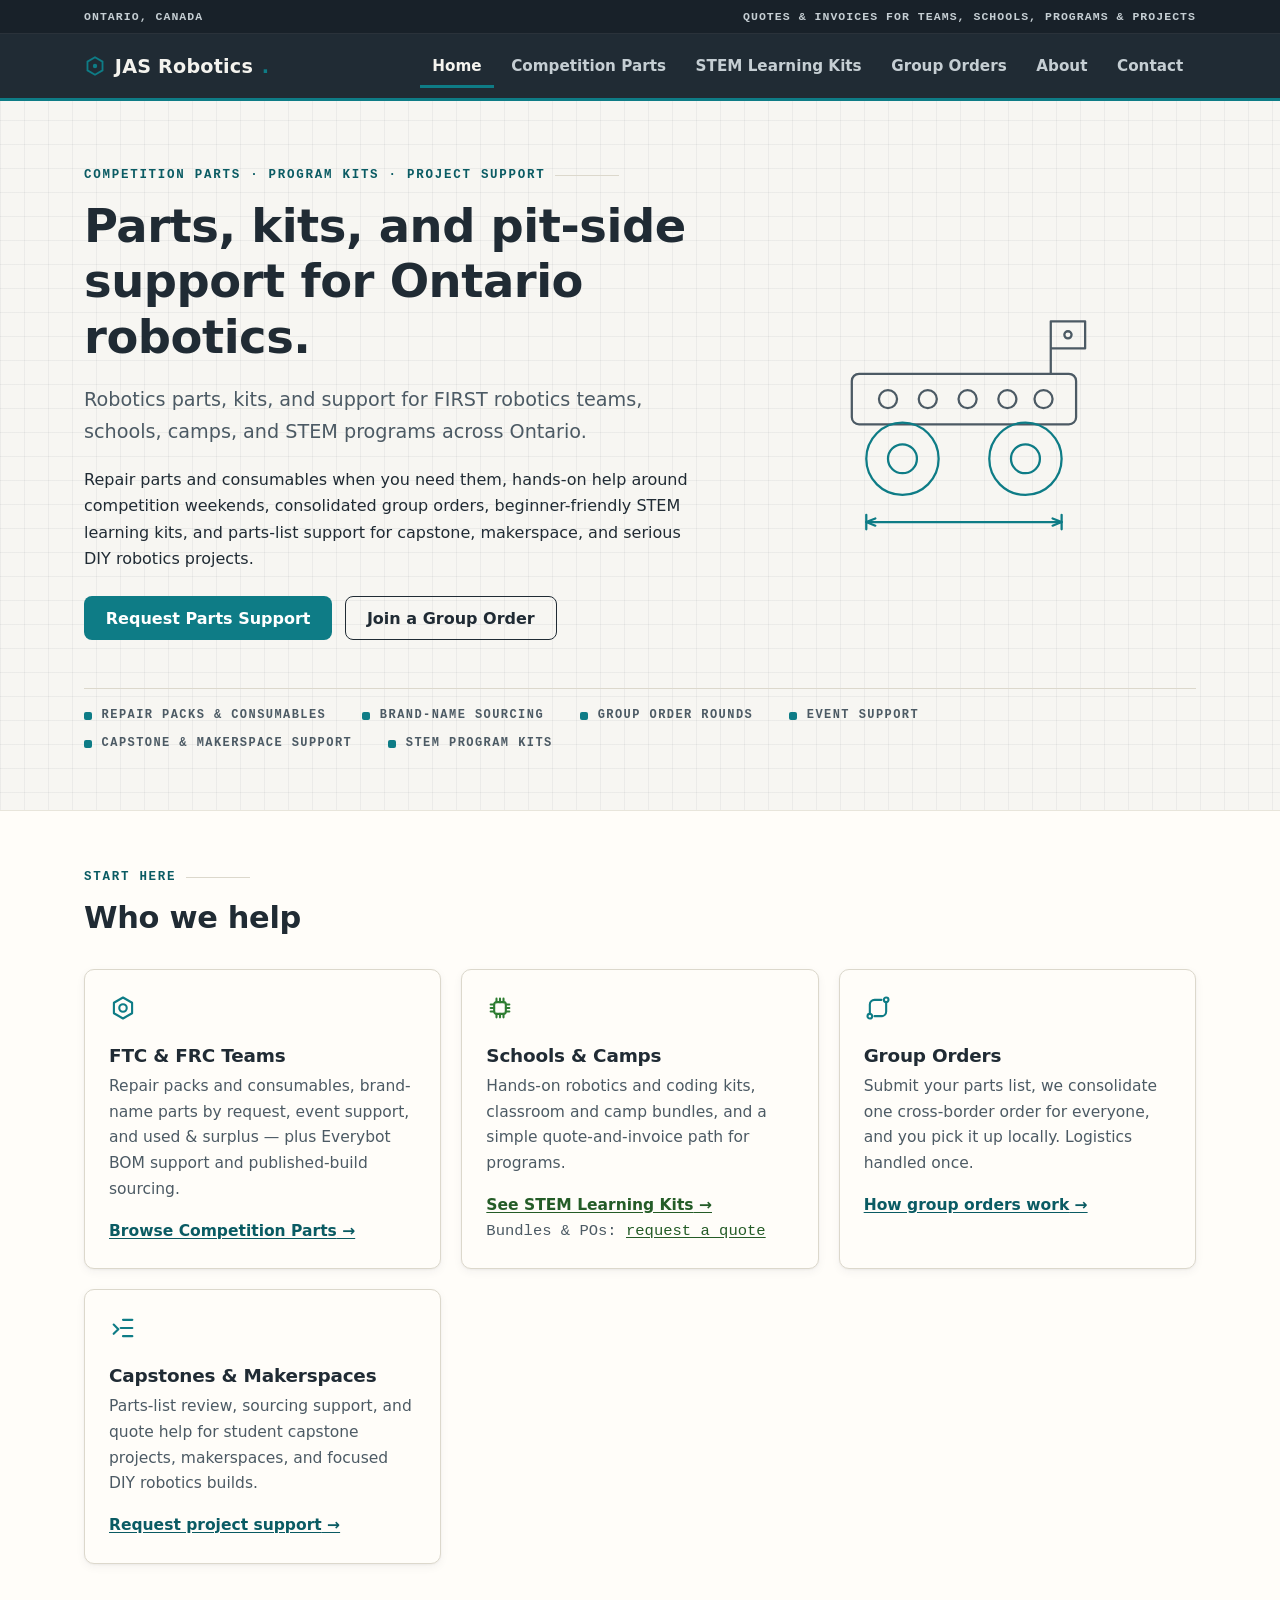
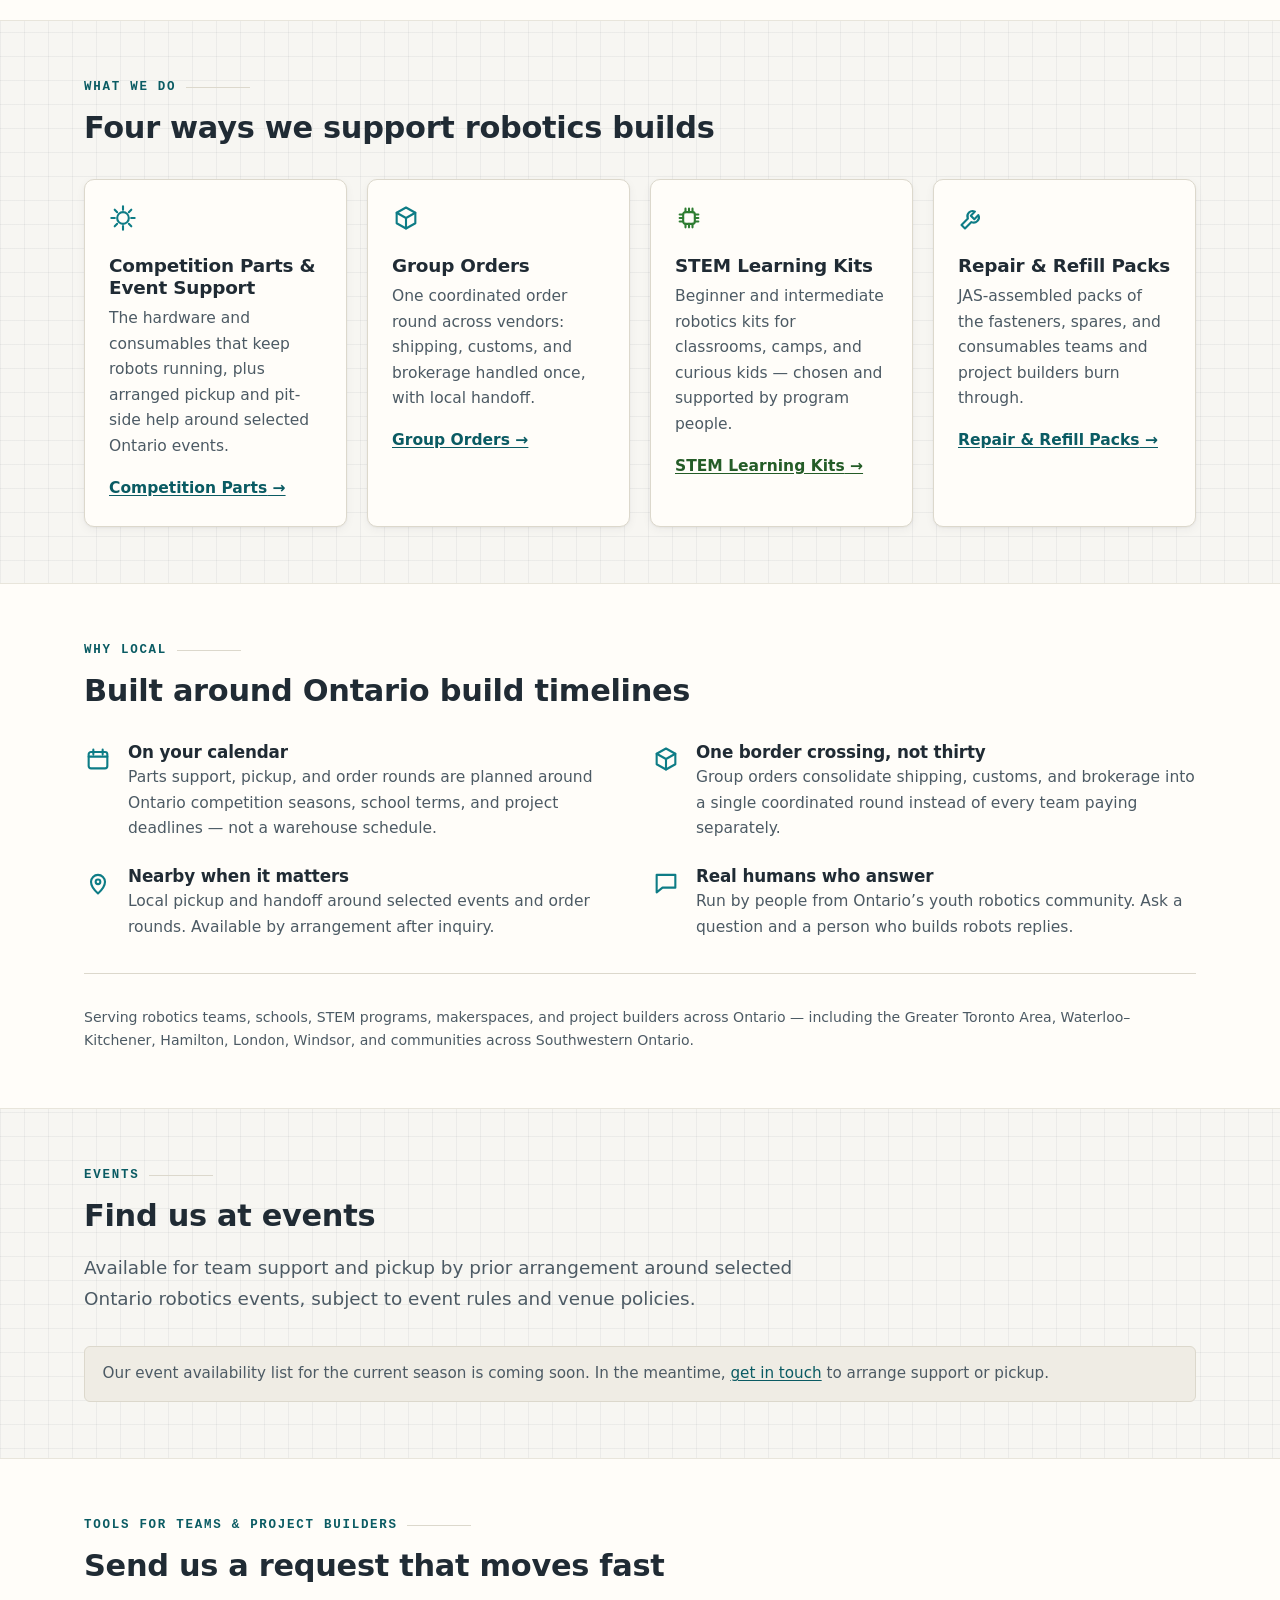
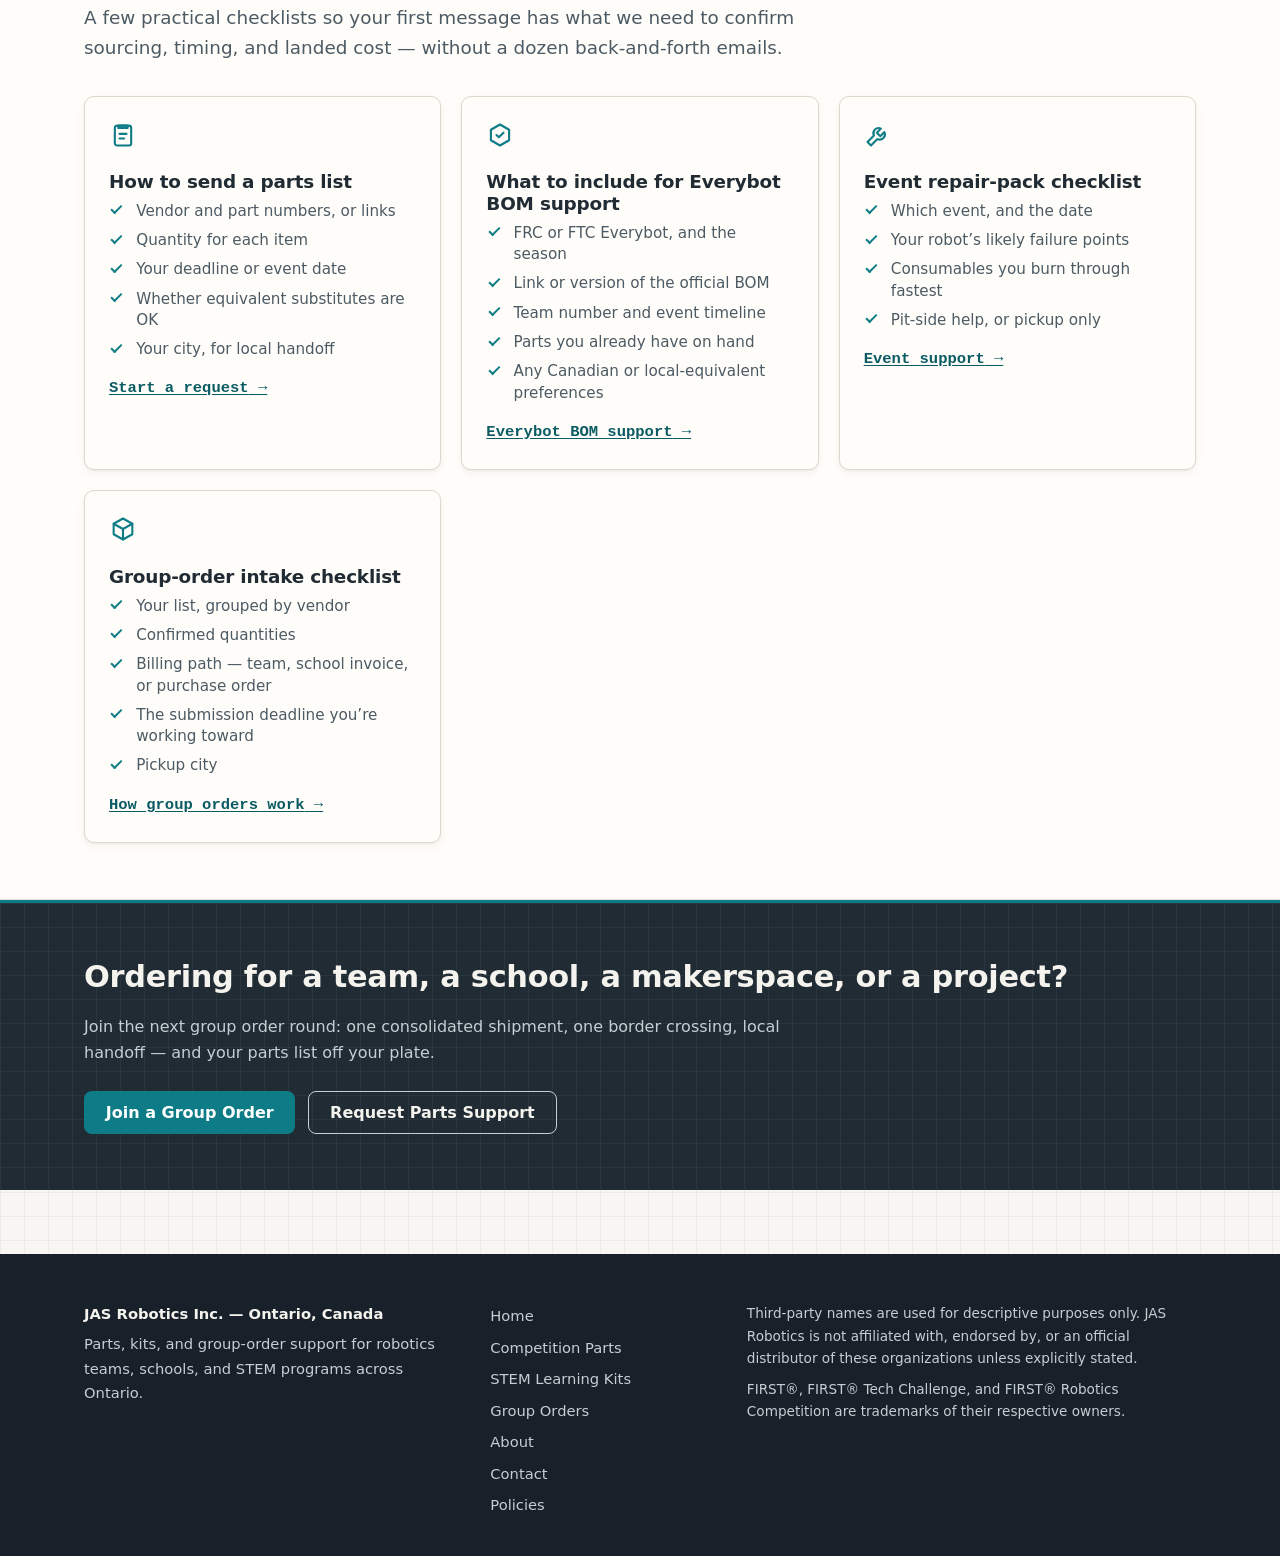
==== index.html @ 758e39ae "Broaden service-area line + expand named regions; fix group-order billing wording Service-area copy " ====
<!DOCTYPE html>
<html lang="en">
<head>
  <meta charset="utf-8">
  <meta name="viewport" content="width=device-width, initial-scale=1">
  <title>JAS Robotics — Robotics Parts, Kits &amp; Support in Ontario</title>
  <meta name="description" content="Robotics parts, kits, and support for FIRST robotics teams, schools, camps, and STEM programs across Ontario. Repair packs, group orders, event support, and STEM learning kits.">
  <link rel="icon" href="data:image/svg+xml,%3Csvg xmlns='http://www.w3.org/2000/svg' viewBox='0 0 64 64'%3E%3Crect width='64' height='64' rx='14' fill='%23202b34'/%3E%3Cpath d='M32 13l16.5 9.5v19L32 51l-16.5-9.5v-19z' fill='none' stroke='%230e7c86' stroke-width='4'/%3E%3Ccircle cx='32' cy='32' r='5.5' fill='%230e7c86'/%3E%3C/svg%3E">
  <link rel="stylesheet" href="styles.css">
  <script src="script.js" defer></script>
</head>
<body>

  <a class="skip-link" href="#main">Skip to main content</a>

  <header class="site-header">
    <div class="topbar">
      <div class="container topbar-inner">
        <span>Ontario, Canada</span>
        <span class="topbar-note">Quotes &amp; invoices for teams, schools, programs &amp; projects</span>
      </div>
    </div>
    <div class="container header-inner">
      <a class="wordmark" href="index.html"><svg class="wordmark-mark" viewBox="0 0 24 24" aria-hidden="true" focusable="false" xmlns="http://www.w3.org/2000/svg"><path d="M12 2.5l8.2 4.75v9.5L12 21.5l-8.2-4.75v-9.5z" fill="none" stroke="currentColor" stroke-width="2"/><circle cx="12" cy="12" r="2.4" fill="currentColor"/></svg>JAS Robotics<span class="wordmark-dot">.</span></a>
      <button class="nav-toggle" aria-expanded="false" aria-controls="site-nav">
        <span class="nav-toggle-bars" aria-hidden="true"><span></span><span></span><span></span></span>
        Menu
      </button>
      <nav id="site-nav" class="site-nav" aria-label="Main">
        <ul>
          <li><a href="index.html" aria-current="page">Home</a></li>
          <li><a href="competition-parts.html">Competition Parts</a></li>
          <li><a href="stem-kits.html">STEM Learning Kits</a></li>
          <li><a href="group-orders.html">Group Orders</a></li>
          <li><a href="about.html">About</a></li>
          <li><a href="contact.html">Contact</a></li>
        </ul>
      </nav>
    </div>
  </header>

  <main id="main">

    <!-- ============ Hero ============ -->
    <section class="hero">
      <div class="container hero-grid">
        <div>
          <p class="eyebrow">Competition parts · Program kits · Project support</p>
          <h1>Parts, kits, and pit&#8209;side support for Ontario robotics.</h1>
          <p class="lead">Robotics parts, kits, and support for FIRST robotics teams, schools, camps, and STEM programs across Ontario.</p>
          <p>Repair parts and consumables when you need them, hands-on help around competition weekends, consolidated group orders, beginner-friendly STEM learning kits, and parts-list support for capstone, makerspace, and serious DIY robotics projects.</p>
          <div class="btn-row">
            <a class="btn btn--accent" href="contact.html">Request Parts Support</a>
            <a class="btn btn--ghost" href="group-orders.html">Join a Group Order</a>
          </div>
        </div>
        <svg class="hero-art" viewBox="0 0 460 320" aria-hidden="true" focusable="false" xmlns="http://www.w3.org/2000/svg">
          <g fill="none" stroke="currentColor" stroke-width="2.5" stroke-linecap="round" stroke-linejoin="round">
            <rect x="96" y="128" width="248" height="56" rx="8"/>
            <circle cx="136" cy="156" r="10"/>
            <circle cx="180" cy="156" r="10"/>
            <circle cx="224" cy="156" r="10"/>
            <circle cx="268" cy="156" r="10"/>
            <circle cx="308" cy="156" r="10"/>
            <path d="M316 128v-58h38v30h-38"/>
            <circle cx="335" cy="85" r="4"/>
          </g>
          <g class="art-accent" fill="none" stroke="currentColor" stroke-width="2.5" stroke-linecap="round">
            <circle cx="152" cy="222" r="40"/>
            <circle cx="152" cy="222" r="16"/>
            <circle cx="288" cy="222" r="40"/>
            <circle cx="288" cy="222" r="16"/>
            <path d="M112 292h216"/>
            <path d="M112 284v16M328 284v16"/>
            <path d="M112 292l10 -4m-10 4l10 4M328 292l-10 -4m10 4l-10 4"/>
          </g>
        </svg>
      </div>
      <div class="container">
        <ul class="cap-strip" aria-label="What we supply">
          <li>Repair packs &amp; consumables</li>
          <li>Brand-name sourcing</li>
          <li>Group order rounds</li>
          <li>Event support</li>
          <li>Capstone &amp; makerspace support</li>
          <li>STEM program kits</li>
        </ul>
      </div>
    </section>

    <!-- ============ Audience cards ============ -->
    <section class="section section--alt">
      <div class="container">
        <div class="section-head">
          <p class="eyebrow">Start here</p>
          <h2>Who we help</h2>
        </div>
        <div class="grid-cards grid-cards--wide">
          <article class="card track-comp">
            <svg class="icon" viewBox="0 0 24 24" aria-hidden="true" focusable="false" fill="none" stroke="currentColor" stroke-width="1.8" stroke-linecap="round" stroke-linejoin="round"><path d="M12 3l7.8 4.5v9L12 21l-7.8-4.5v-9z"/><circle cx="12" cy="12" r="3.2"/></svg>
            <h3>FTC &amp; FRC Teams</h3>
            <p>Repair packs and consumables, brand-name parts by request, event support, and used &amp; surplus — plus Everybot BOM support and published-build sourcing.</p>
            <a class="card-link" href="competition-parts.html">Browse Competition Parts</a>
          </article>
          <article class="card track-stem">
            <svg class="icon" viewBox="0 0 24 24" aria-hidden="true" focusable="false" fill="none" stroke="currentColor" stroke-width="1.8" stroke-linecap="round" stroke-linejoin="round"><rect x="7" y="7" width="10" height="10" rx="2"/><path d="M9 7V4M12 7V4M15 7V4M9 20v-3M12 20v-3M15 20v-3M7 9H4M7 12H4M7 15H4M20 9h-3M20 12h-3M20 15h-3"/></svg>
            <h3>Schools &amp; Camps</h3>
            <p>Hands-on robotics and coding kits, classroom and camp bundles, and a simple quote-and-invoice path for programs.</p>
            <a class="card-link" href="stem-kits.html">See STEM Learning Kits</a>
            <p class="card-note">Bundles &amp; POs: <a href="contact.html">request a quote</a></p>
          </article>
          <article class="card track-comp">
            <svg class="icon" viewBox="0 0 24 24" aria-hidden="true" focusable="false" fill="none" stroke="currentColor" stroke-width="1.8" stroke-linecap="round" stroke-linejoin="round"><circle cx="5" cy="19" r="2"/><circle cx="19" cy="5" r="2"/><path d="M5 17V9a4 4 0 014-4h6"/><path d="M19 7v8a4 4 0 01-4 4H9"/></svg>
            <h3>Group Orders</h3>
            <p>Submit your parts list, we consolidate one cross-border order for everyone, and you pick it up locally. Logistics handled once.</p>
            <a class="card-link" href="group-orders.html">How group orders work</a>
          </article>
          <article class="card track-comp">
            <svg class="icon" viewBox="0 0 24 24" aria-hidden="true" focusable="false" fill="none" stroke="currentColor" stroke-width="1.8" stroke-linecap="round" stroke-linejoin="round"><path d="M4 17l4-4-4-4"/><path d="M12 19h8"/><path d="M12 5h8"/><path d="M10 12h10"/></svg>
            <h3>Capstones &amp; Makerspaces</h3>
            <p>Parts-list review, sourcing support, and quote help for student capstone projects, makerspaces, and focused DIY robotics builds.</p>
            <a class="card-link" href="contact.html">Request project support</a>
          </article>
        </div>
      </div>
    </section>

    <!-- ============ What we do ============ -->
    <section class="section">
      <div class="container">
        <div class="section-head">
          <p class="eyebrow">What we do</p>
          <h2>Four ways we support robotics builds</h2>
        </div>
        <div class="grid-cards">
          <article class="card track-comp">
            <svg class="icon" viewBox="0 0 24 24" aria-hidden="true" focusable="false" fill="none" stroke="currentColor" stroke-width="1.8" stroke-linecap="round" stroke-linejoin="round"><circle cx="12" cy="12" r="5"/><path d="M12 2v3M12 19v3M2 12h3M19 12h3M4.9 4.9l2.1 2.1M17 17l2.1 2.1M19.1 4.9L17 7M7 17l-2.1 2.1"/></svg>
            <h3>Competition Parts &amp; Event Support</h3>
            <p>The hardware and consumables that keep robots running, plus arranged pickup and pit-side help around selected Ontario events.</p>
            <a class="card-link" href="competition-parts.html">Competition Parts</a>
          </article>
          <article class="card track-comp">
            <svg class="icon" viewBox="0 0 24 24" aria-hidden="true" focusable="false" fill="none" stroke="currentColor" stroke-width="1.8" stroke-linecap="round" stroke-linejoin="round"><path d="M12 3l8 4.5v9L12 21l-8-4.5v-9z"/><path d="M4 7.5l8 4.5 8-4.5M12 12v9"/></svg>
            <h3>Group Orders</h3>
            <p>One coordinated order round across vendors: shipping, customs, and brokerage handled once, with local handoff.</p>
            <a class="card-link" href="group-orders.html">Group Orders</a>
          </article>
          <article class="card track-stem">
            <svg class="icon" viewBox="0 0 24 24" aria-hidden="true" focusable="false" fill="none" stroke="currentColor" stroke-width="1.8" stroke-linecap="round" stroke-linejoin="round"><rect x="7" y="7" width="10" height="10" rx="2"/><path d="M9 7V4M12 7V4M15 7V4M9 20v-3M12 20v-3M15 20v-3M7 9H4M7 12H4M7 15H4M20 9h-3M20 12h-3M20 15h-3"/></svg>
            <h3>STEM Learning Kits</h3>
            <p>Beginner and intermediate robotics kits for classrooms, camps, and curious kids — chosen and supported by program people.</p>
            <a class="card-link" href="stem-kits.html">STEM Learning Kits</a>
          </article>
          <article class="card track-comp">
            <svg class="icon" viewBox="0 0 24 24" aria-hidden="true" focusable="false" fill="none" stroke="currentColor" stroke-width="1.8" stroke-linecap="round" stroke-linejoin="round"><path d="M14.5 6.5a4.5 4.5 0 00-6 6L3 18l3 3 5.5-5.5a4.5 4.5 0 006-6L14 13l-3-3 3.5-3.5z"/></svg>
            <h3>Repair &amp; Refill Packs</h3>
            <p>JAS-assembled packs of the fasteners, spares, and consumables teams and project builders burn through.</p>
            <a class="card-link" href="competition-parts.html#repair-packs">Repair &amp; Refill Packs</a>
          </article>
        </div>
      </div>
    </section>

    <!-- ============ Why local ============ -->
    <section class="section section--alt">
      <div class="container">
        <div class="section-head">
          <p class="eyebrow">Why local</p>
          <h2>Built around Ontario build timelines</h2>
        </div>
        <ul class="feature-list">
          <li>
            <svg class="icon" viewBox="0 0 24 24" aria-hidden="true" focusable="false" fill="none" stroke="currentColor" stroke-width="1.8" stroke-linecap="round" stroke-linejoin="round"><rect x="4" y="6" width="16" height="14" rx="2"/><path d="M4 10h16M8 4v4M16 4v4"/></svg>
            <div>
              <h3>On your calendar</h3>
              <p>Parts support, pickup, and order rounds are planned around Ontario competition seasons, school terms, and project deadlines — not a warehouse schedule.</p>
            </div>
          </li>
          <li>
            <svg class="icon" viewBox="0 0 24 24" aria-hidden="true" focusable="false" fill="none" stroke="currentColor" stroke-width="1.8" stroke-linecap="round" stroke-linejoin="round"><path d="M12 3l8 4.5v9L12 21l-8-4.5v-9z"/><path d="M4 7.5l8 4.5 8-4.5M12 12v9"/></svg>
            <div>
              <h3>One border crossing, not thirty</h3>
              <p>Group orders consolidate shipping, customs, and brokerage into a single coordinated round instead of every team paying separately.</p>
            </div>
          </li>
          <li>
            <svg class="icon" viewBox="0 0 24 24" aria-hidden="true" focusable="false" fill="none" stroke="currentColor" stroke-width="1.8" stroke-linecap="round" stroke-linejoin="round"><path d="M12 21s-6-5.3-6-10a6 6 0 1112 0c0 4.7-6 10-6 10z"/><circle cx="12" cy="11" r="2"/></svg>
            <div>
              <h3>Nearby when it matters</h3>
              <p>Local pickup and handoff around selected events and order rounds. Available by arrangement after inquiry.</p>
            </div>
          </li>
          <li>
            <svg class="icon" viewBox="0 0 24 24" aria-hidden="true" focusable="false" fill="none" stroke="currentColor" stroke-width="1.8" stroke-linecap="round" stroke-linejoin="round"><path d="M4 5h16v11H9l-5 4z"/></svg>
            <div>
              <h3>Real humans who answer</h3>
              <p>Run by people from Ontario&rsquo;s youth robotics community. Ask a question and a person who builds robots replies.</p>
            </div>
          </li>
        </ul>
        <hr class="rule">
        <p class="caveat">Serving robotics teams, schools, STEM programs, makerspaces, and project builders across Ontario — including the Greater Toronto Area, Waterloo–Kitchener, Hamilton, London, Windsor, and communities across Southwestern Ontario.</p>
      </div>
    </section>

    <!-- ============ Find us at events ============ -->
    <section class="section">
      <div class="container">
        <div class="section-head">
          <p class="eyebrow">Events</p>
          <h2>Find us at events</h2>
          <p class="lead">Available for team support and pickup by prior arrangement around selected Ontario robotics events, subject to event rules and venue policies.</p>
        </div>
        <!-- PLACEHOLDER: current-season event availability list — to be supplied by owner (brief §14) -->
        <p class="notice">Our event availability list for the current season is coming soon. In the meantime, <a href="contact.html">get in touch</a> to arrange support or pickup.</p>
      </div>
    </section>

    <!-- ============ Tools for teams & project builders ============ -->
    <section class="section section--alt">
      <div class="container">
        <div class="section-head">
          <p class="eyebrow">Tools for teams &amp; project builders</p>
          <h2>Send us a request that moves fast</h2>
          <p class="lead">A few practical checklists so your first message has what we need to confirm sourcing, timing, and landed cost — without a dozen back-and-forth emails.</p>
        </div>
        <div class="grid-cards grid-cards--wide">
          <article class="card">
            <svg class="icon" viewBox="0 0 24 24" aria-hidden="true" focusable="false" fill="none" stroke="currentColor" stroke-width="1.8" stroke-linecap="round" stroke-linejoin="round"><path d="M9 4h6a1 1 0 011 1v1H8V5a1 1 0 011-1z"/><rect x="5" y="4" width="14" height="17" rx="2"/><path d="M9 11h6M9 15h4"/></svg>
            <h3>How to send a parts list</h3>
            <ul class="checklist">
              <li>Vendor and part numbers, or links</li>
              <li>Quantity for each item</li>
              <li>Your deadline or event date</li>
              <li>Whether equivalent substitutes are OK</li>
              <li>Your city, for local handoff</li>
            </ul>
            <p class="card-note"><a class="card-link" href="contact.html">Start a request</a></p>
          </article>
          <article class="card">
            <svg class="icon" viewBox="0 0 24 24" aria-hidden="true" focusable="false" fill="none" stroke="currentColor" stroke-width="1.8" stroke-linecap="round" stroke-linejoin="round"><path d="M12 3l7.8 4.5v9L12 21l-7.8-4.5v-9z"/><path d="M9 12l2 2 4-4"/></svg>
            <h3>What to include for Everybot BOM support</h3>
            <ul class="checklist">
              <li>FRC or FTC Everybot, and the season</li>
              <li>Link or version of the official BOM</li>
              <li>Team number and event timeline</li>
              <li>Parts you already have on hand</li>
              <li>Any Canadian or local-equivalent preferences</li>
            </ul>
            <p class="card-note"><a class="card-link" href="competition-parts.html#everybot">Everybot BOM support</a></p>
          </article>
          <article class="card">
            <svg class="icon" viewBox="0 0 24 24" aria-hidden="true" focusable="false" fill="none" stroke="currentColor" stroke-width="1.8" stroke-linecap="round" stroke-linejoin="round"><path d="M14.5 6.5a4.5 4.5 0 00-6 6L3 18l3 3 5.5-5.5a4.5 4.5 0 006-6L14 13l-3-3 3.5-3.5z"/></svg>
            <h3>Event repair-pack checklist</h3>
            <ul class="checklist">
              <li>Which event, and the date</li>
              <li>Your robot&rsquo;s likely failure points</li>
              <li>Consumables you burn through fastest</li>
              <li>Pit-side help, or pickup only</li>
            </ul>
            <p class="card-note"><a class="card-link" href="competition-parts.html#event-support">Event support</a></p>
          </article>
          <article class="card">
            <svg class="icon" viewBox="0 0 24 24" aria-hidden="true" focusable="false" fill="none" stroke="currentColor" stroke-width="1.8" stroke-linecap="round" stroke-linejoin="round"><path d="M12 3l8 4.5v9L12 21l-8-4.5v-9z"/><path d="M4 7.5l8 4.5 8-4.5M12 12v9"/></svg>
            <h3>Group-order intake checklist</h3>
            <ul class="checklist">
              <li>Your list, grouped by vendor</li>
              <li>Confirmed quantities</li>
              <li>Billing path — team, school invoice, or purchase order</li>
              <li>The submission deadline you&rsquo;re working toward</li>
              <li>Pickup city</li>
            </ul>
            <p class="card-note"><a class="card-link" href="group-orders.html">How group orders work</a></p>
          </article>
        </div>
      </div>
    </section>

    <!-- ============ Closing CTA ============ -->
    <section class="band">
      <div class="container">
        <h2>Ordering for a team, a school, a makerspace, or a project?</h2>
        <p>Join the next group order round: one consolidated shipment, one border crossing, local handoff — and your parts list off your plate.</p>
        <div class="btn-row">
          <a class="btn btn--accent" href="group-orders.html">Join a Group Order</a>
          <a class="btn btn--ghost" href="contact.html">Request Parts Support</a>
        </div>
      </div>
    </section>

  </main>

  <footer class="site-footer">
    <div class="container footer-grid">
      <div>
        <p class="footer-wordmark">JAS Robotics Inc. — Ontario, Canada</p>
        <p>Parts, kits, and group-order support for robotics teams, schools, and STEM programs across Ontario.</p>
      </div>
      <nav class="footer-nav" aria-label="Footer">
        <ul>
          <li><a href="index.html">Home</a></li>
          <li><a href="competition-parts.html">Competition Parts</a></li>
          <li><a href="stem-kits.html">STEM Learning Kits</a></li>
          <li><a href="group-orders.html">Group Orders</a></li>
          <li><a href="about.html">About</a></li>
          <li><a href="contact.html">Contact</a></li>
          <li><a href="policies.html">Policies</a></li>
        </ul>
      </nav>
      <div class="footer-legal">
        <p>Third-party names are used for descriptive purposes only. JAS Robotics is not affiliated with, endorsed by, or an official distributor of these organizations unless explicitly stated.</p>
        <p>FIRST®, FIRST® Tech Challenge, and FIRST® Robotics Competition are trademarks of their respective owners.</p>
      </div>
    </div>
  </footer>

</body>
</html>
---- styles.css ----
/* ============================================================
   JAS Robotics — sitewide design system
   Direction: "Graph-paper workshop" — an engineering-classroom
   aesthetic on a faint drafting grid. System fonts only.
   No external requests of any kind (brief §10).
   Palette is deliberately distinct from deep violet (#2b214a)
   and from goBILDA-orange trade dress (brief §9).
   ============================================================ */

:root {
  /* surfaces & ink */
  --paper: #f7f6f2;
  --surface: #fffdf9;
  --paper-2: #efece4;
  --ink: #202b34;
  --ink-soft: #4c5a64;
  --line: #dcd8cc;
  --line-soft: #e8e5db;
  --grid: rgba(32, 43, 52, 0.05);
  --dark: #202b34;
  --dark-2: #182129;
  --on-dark: #f4f3ee;
  --on-dark-soft: #c5ced3;

  /* track accents (brief §9: the two tracks are siblings, not twins) */
  --accent-comp: #0e7c86;      /* machinist teal — Competition Parts */
  --accent-comp-ink: #0a5b63;  /* darker teal for small text on paper */
  --accent-comp-soft: #e2eeee;
  --accent-stem: #2e7d32;      /* workshop green — STEM Learning Kits */
  --accent-stem-ink: #245c27;
  --accent-stem-soft: #e7f1e5;

  /* generic track slots — scoped by .track-comp / .track-stem on <body> */
  --track: var(--accent-comp);
  --track-ink: var(--accent-comp-ink);
  --track-soft: var(--accent-comp-soft);

  /* type & shape */
  --sans: system-ui, -apple-system, "Segoe UI", Roboto, "Helvetica Neue", Arial, sans-serif;
  --mono: ui-monospace, "Cascadia Code", "Segoe UI Mono", Consolas, Menlo, monospace;
  --radius: 10px;
  --radius-sm: 6px;
  --shadow-sm: 0 1px 2px rgba(32, 43, 52, 0.05), 0 3px 10px rgba(32, 43, 52, 0.05);
  --maxw: 72rem;
}

.track-comp { --track: var(--accent-comp); --track-ink: var(--accent-comp-ink); --track-soft: var(--accent-comp-soft); }
.track-stem { --track: var(--accent-stem); --track-ink: var(--accent-stem-ink); --track-soft: var(--accent-stem-soft); }

/* ---------- reset & base ---------- */

*, *::before, *::after { box-sizing: border-box; }

html { scroll-behavior: smooth; }
@media (prefers-reduced-motion: reduce) {
  html { scroll-behavior: auto; }
  *, *::before, *::after { transition: none !important; }
}

body {
  margin: 0;
  font-family: var(--sans);
  font-size: 1rem;
  line-height: 1.65;
  color: var(--ink);
  background-color: var(--paper);
  /* the drafting grid */
  background-image:
    linear-gradient(var(--grid) 1px, transparent 1px),
    linear-gradient(90deg, var(--grid) 1px, transparent 1px);
  background-size: 24px 24px;
  -webkit-text-size-adjust: 100%;
}

h1, h2, h3, h4 { line-height: 1.2; margin: 0 0 0.6em; letter-spacing: -0.01em; }
h1 { font-size: clamp(2rem, 4.5vw, 2.9rem); font-weight: 800; }
h2 { font-size: clamp(1.45rem, 3vw, 1.9rem); font-weight: 750; }
h3 { font-size: 1.15rem; font-weight: 700; }
p, ul, ol, dl { margin: 0 0 1em; }
p:last-child, ul:last-child, ol:last-child, dl:last-child { margin-bottom: 0; }

a { color: var(--track-ink); text-underline-offset: 0.15em; }
a:hover { color: var(--ink); }

img, svg { max-width: 100%; height: auto; }

:focus-visible { outline: 3px solid var(--track); outline-offset: 2px; border-radius: 2px; }

.visually-hidden {
  position: absolute; width: 1px; height: 1px;
  margin: -1px; padding: 0; border: 0;
  clip-path: inset(50%); overflow: hidden; white-space: nowrap;
}

/* ---------- layout ---------- */

.container { max-width: var(--maxw); margin-inline: auto; padding-inline: 1.25rem; }

.section { padding-block: 3.5rem; }
.section--tight { padding-block: 2.5rem; }
.section--alt { background: var(--surface); border-block: 1px solid var(--line-soft); }

.section-head { max-width: 46rem; margin-bottom: 2rem; }

.lead { font-size: 1.15rem; color: var(--ink-soft); }

.eyebrow {
  display: flex; align-items: center; gap: 0.6rem;
  font-family: var(--mono); font-size: 0.78rem; font-weight: 600;
  letter-spacing: 0.14em; text-transform: uppercase;
  color: var(--track-ink); margin: 0 0 0.8rem;
}
.eyebrow::after { content: ""; height: 1px; background: var(--line); flex: 0 1 4rem; }

.caveat { font-size: 0.88rem; color: var(--ink-soft); }

/* ---------- skip link ---------- */

.skip-link {
  position: absolute; left: 0.75rem; top: -3.5rem; z-index: 100;
  background: var(--dark); color: var(--on-dark);
  padding: 0.6rem 1rem; border-radius: 0 0 var(--radius-sm) var(--radius-sm);
  transition: top 120ms ease;
}
.skip-link:focus { top: 0; color: var(--on-dark); }

/* ---------- header & nav ---------- */

.site-header {
  background: var(--dark); color: var(--on-dark);
  border-bottom: 3px solid var(--track);
  position: relative;
}

.header-inner {
  display: flex; align-items: center; justify-content: space-between;
  gap: 1rem; min-height: 4rem; flex-wrap: wrap; padding-block: 0.5rem;
}

.wordmark {
  font-weight: 800; font-size: 1.2rem; letter-spacing: 0.01em;
  color: var(--on-dark); text-decoration: none; white-space: nowrap;
}
.wordmark .wordmark-dot { color: var(--track); }
.wordmark:hover { color: var(--on-dark); }
.wordmark { display: inline-flex; align-items: center; gap: 0.55rem; }
.wordmark-mark { width: 22px; height: 22px; color: var(--track); flex: none; }

.topbar {
  background: var(--dark-2);
  border-bottom: 1px solid rgba(255, 255, 255, 0.08);
  font-family: var(--mono); font-size: 0.72rem; font-weight: 600;
  letter-spacing: 0.09em; text-transform: uppercase;
  color: var(--on-dark-soft);
}
.topbar-inner { display: flex; justify-content: space-between; gap: 1rem; padding-block: 0.45rem; }
@media (max-width: 37em) { .topbar-note { display: none; } }

.site-nav ul { list-style: none; margin: 0; padding: 0; display: flex; gap: 0.25rem; flex-wrap: wrap; }
.site-nav a {
  display: inline-block; padding: 0.55rem 0.8rem;
  color: var(--on-dark-soft); text-decoration: none;
  font-weight: 600; font-size: 0.95rem; border-radius: var(--radius-sm);
}
.site-nav a:hover { color: var(--on-dark); background: rgba(255, 255, 255, 0.07); }
.site-nav a[aria-current="page"] {
  color: var(--on-dark);
  box-shadow: inset 0 -3px 0 var(--track);
  border-radius: var(--radius-sm) var(--radius-sm) 0 0;
}

.nav-toggle {
  display: none; align-items: center; gap: 0.5rem;
  background: transparent; color: var(--on-dark);
  border: 1.5px solid var(--on-dark-soft); border-radius: var(--radius-sm);
  padding: 0.45rem 0.8rem; font: 600 0.9rem var(--sans); cursor: pointer;
}
.nav-toggle-bars { display: inline-flex; flex-direction: column; gap: 3px; }
.nav-toggle-bars span { display: block; width: 16px; height: 2px; background: currentColor; }

/* Mobile nav collapses only when JS is available (html.js),
   so the menu stays reachable with scripts disabled. */
@media (max-width: 47.99em) {
  html.js .nav-toggle { display: inline-flex; }
  html.js .site-nav { display: none; flex-basis: 100%; }
  html.js body.nav-open .site-nav { display: block; padding-bottom: 0.75rem; }
  .site-nav ul { flex-direction: column; gap: 0; }
  .site-nav a { display: block; padding: 0.7rem 0.5rem; border-radius: var(--radius-sm); }
  .site-nav a[aria-current="page"] { box-shadow: inset 3px 0 0 var(--track); border-radius: 0 var(--radius-sm) var(--radius-sm) 0; padding-left: 0.9rem; }
}

/* ---------- hero ---------- */

.hero { padding-block: 4rem 3.5rem; }
.hero-grid { display: grid; gap: 2.5rem; align-items: center; }
@media (min-width: 56em) { .hero-grid { grid-template-columns: 7fr 5fr; } }

.hero h1 { margin-bottom: 0.4em; }
.hero .lead { font-size: 1.2rem; }
.hero-art { color: var(--ink-soft); display: block; margin-inline: auto; max-width: 26rem; }
.hero-art .art-accent { color: var(--track); }

.page-hero { padding-block: 3rem 2.5rem; border-bottom: 1px solid var(--line-soft); background: var(--surface); }
.page-hero .lead { max-width: 46rem; }

.btn-row { display: flex; gap: 0.8rem; flex-wrap: wrap; margin-top: 1.5rem; }

/* supplier capability strip (hero) */
.cap-strip {
  list-style: none;
  display: flex; flex-wrap: wrap; gap: 0.5rem 2.25rem;
  margin: 3rem 0 0; padding: 1.1rem 0 0;
  border-top: 1px solid var(--line);
  font-family: var(--mono); font-size: 0.75rem; font-weight: 600;
  letter-spacing: 0.12em; text-transform: uppercase;
  color: var(--ink-soft);
}
.cap-strip li { display: flex; align-items: center; gap: 0.6rem; }
.cap-strip li::before {
  content: ""; width: 0.5rem; height: 0.5rem;
  background: var(--track); border-radius: 2px; flex: none;
}

/* ---------- buttons ---------- */

.btn {
  display: inline-block; padding: 0.7rem 1.3rem;
  border-radius: 8px; border: 1.5px solid transparent;
  font: 600 1rem var(--sans); text-decoration: none; text-align: center;
  cursor: pointer; transition: background-color 120ms ease, color 120ms ease;
}
.btn--primary { background: var(--dark); color: var(--on-dark); }
.btn--primary:hover { background: var(--dark-2); color: var(--on-dark); }
.btn--accent { background: var(--track); color: #ffffff; }
.btn--accent:hover { background: var(--track-ink); color: #ffffff; }
.btn--ghost { background: transparent; color: var(--ink); border-color: var(--ink); }
.btn--ghost:hover { background: var(--ink); color: var(--paper); }
.btn:disabled, .btn[aria-disabled="true"] { opacity: 0.55; cursor: not-allowed; }

/* on dark bands */
.band .btn--ghost { color: var(--on-dark); border-color: var(--on-dark-soft); }
.band .btn--ghost:hover { background: var(--on-dark); color: var(--dark); }

/* ---------- cards ---------- */

.grid-cards { display: grid; gap: 1.25rem; grid-template-columns: repeat(auto-fit, minmax(15rem, 1fr)); }
.grid-cards--wide { grid-template-columns: repeat(auto-fit, minmax(19rem, 1fr)); }

.card {
  background: var(--surface);
  border: 1px solid var(--line);
  border-radius: var(--radius);
  padding: 1.5rem;
  box-shadow: var(--shadow-sm);
  transition: transform 140ms ease, box-shadow 140ms ease, border-color 140ms ease;
}
@media (hover: hover) {
  .card:not(.card--gated):hover {
    transform: translateY(-3px);
    box-shadow: 0 8px 20px rgba(32, 43, 52, 0.1);
    border-color: var(--track);
  }
}
.card > .icon { color: var(--track); margin-bottom: 0.9rem; }
.card h3 { margin-bottom: 0.4em; }
.card p { color: var(--ink-soft); font-size: 0.97rem; }
.card .card-link { font-weight: 650; font-size: 0.97rem; }
.card .card-link::after { content: "\00a0\2192"; }

.card--gated {
  background: transparent;
  border: 1.5px dashed var(--line);
  box-shadow: none;
}
.card--gated h3 { color: var(--ink); }

.card-note { font-family: var(--mono); font-size: 0.8rem; color: var(--ink-soft); }

.tag-soon {
  display: inline-block;
  font-family: var(--mono); font-size: 0.72rem; font-weight: 600;
  letter-spacing: 0.12em; text-transform: uppercase;
  background: var(--paper-2); color: var(--ink-soft);
  border: 1px solid var(--line);
  padding: 0.18rem 0.6rem; border-radius: 999px;
  margin: 0 0 0.9rem;
}

/* ---------- badges (condition labels etc.) ---------- */

.badge-row { display: flex; gap: 0.6rem; flex-wrap: wrap; margin-block: 0.75rem 1rem; padding: 0; list-style: none; }
.badge {
  display: inline-block;
  font-family: var(--mono); font-size: 0.8rem; font-weight: 600;
  color: var(--track-ink); background: var(--track-soft);
  border: 1px solid var(--track);
  padding: 0.22rem 0.7rem; border-radius: 999px;
  white-space: nowrap;
}

/* ---------- checklists (tools for teams) ---------- */

.checklist { list-style: none; padding: 0; margin: 0 0 1rem; display: grid; gap: 0.5rem; }
.checklist li { position: relative; padding-left: 1.7rem; color: var(--ink-soft); font-size: 0.95rem; line-height: 1.4; }
.checklist li::before {
  content: ""; position: absolute; left: 0.15rem; top: 0.3em;
  width: 0.7rem; height: 0.4rem;
  border-left: 2.5px solid var(--track); border-bottom: 2.5px solid var(--track);
  transform: rotate(-45deg);
}

/* ---------- steps (how it works) ---------- */

.steps { list-style: none; counter-reset: step; padding: 0; margin: 0; display: grid; gap: 1rem; }
.steps li { counter-increment: step; position: relative; padding-left: 3.2rem; }
.steps li::before {
  content: counter(step);
  position: absolute; left: 0; top: 0;
  width: 2.2rem; height: 2.2rem;
  display: grid; place-items: center;
  background: var(--track); color: #ffffff;
  font: 700 1rem var(--mono);
  border-radius: 50%;
}
.steps h3 { margin-bottom: 0.2em; font-size: 1.05rem; }
.steps p { color: var(--ink-soft); font-size: 0.97rem; }

/* ---------- panels, notices, terms ---------- */

.panel {
  background: var(--surface);
  border: 1px solid var(--line);
  border-radius: var(--radius);
  padding: 1.75rem;
  box-shadow: var(--shadow-sm);
}

.terms-panel { border-left: 4px solid var(--track); }
.terms-panel ul { padding-left: 1.2rem; }
.terms-panel li { margin-bottom: 0.5em; color: var(--ink-soft); font-size: 0.95rem; }

.notice {
  background: var(--paper-2);
  border: 1px solid var(--line);
  border-radius: var(--radius-sm);
  padding: 0.9rem 1.1rem;
  font-size: 0.95rem; color: var(--ink-soft);
}

.tag-draft {
  display: inline-block; vertical-align: middle;
  font-family: var(--mono); font-size: 0.7rem; font-weight: 700;
  letter-spacing: 0.12em; text-transform: uppercase;
  color: var(--ink-soft); border: 1.5px solid var(--ink-soft);
  padding: 0.1rem 0.5rem; border-radius: var(--radius-sm);
  margin-left: 0.6rem;
}

/* ---------- definition grids (order round facts, kit facets) ---------- */

.dl-grid { display: grid; grid-template-columns: auto 1fr; gap: 0.35rem 1.25rem; margin: 0; }
.dl-grid dt { font-family: var(--mono); font-size: 0.82rem; font-weight: 600; letter-spacing: 0.06em; text-transform: uppercase; color: var(--track-ink); padding-top: 0.15rem; }
.dl-grid dd { margin: 0; color: var(--ink-soft); }
@media (max-width: 33em) { .dl-grid { grid-template-columns: 1fr; gap: 0.1rem; } .dl-grid dd { margin-bottom: 0.6rem; } }

/* ---------- progress indicator ---------- */

.progress-track {
  height: 0.8rem;
  background: var(--paper-2);
  border: 1px solid var(--line);
  border-radius: 999px;
  overflow: hidden;
}
.progress-fill { height: 100%; width: 0; background: var(--track); border-radius: inherit; }

/* ---------- jump nav (in-page anchors) ---------- */

.jump-nav ul { list-style: none; display: flex; gap: 0.6rem; flex-wrap: wrap; padding: 0; margin: 1.25rem 0 0; }
.jump-nav a {
  display: inline-block; text-decoration: none;
  font: 600 0.88rem var(--mono);
  color: var(--track-ink); background: var(--track-soft);
  border: 1px solid var(--track);
  padding: 0.3rem 0.85rem; border-radius: 999px;
}
.jump-nav a:hover { background: var(--track); color: #ffffff; }

/* ---------- forms ---------- */

/* spam honeypot — visually removed, ignored by humans, filled by bots */
.hp-field {
  position: absolute !important;
  left: -9999px; top: auto;
  width: 1px; height: 1px;
  overflow: hidden;
}

.form-grid { display: grid; gap: 1.1rem; }
@media (min-width: 44em) {
  .form-grid { grid-template-columns: 1fr 1fr; }
  .form-grid .form-field--full { grid-column: 1 / -1; }
}

.form-field label { display: block; font-weight: 650; font-size: 0.95rem; margin-bottom: 0.3rem; }
.form-field .field-hint { display: block; font-weight: 400; font-size: 0.83rem; color: var(--ink-soft); }

.form-field input,
.form-field select,
.form-field textarea {
  width: 100%;
  font: 1rem var(--sans);
  color: var(--ink);
  background: var(--surface);
  border: 1.5px solid var(--line);
  border-radius: var(--radius-sm);
  padding: 0.6rem 0.75rem;
}
.form-field input:focus-visible,
.form-field select:focus-visible,
.form-field textarea:focus-visible { outline: 3px solid var(--track); outline-offset: 1px; border-color: var(--track); }
.form-field textarea { min-height: 8rem; resize: vertical; }

/* ---------- closing CTA band ---------- */

.band {
  background-color: var(--dark);
  background-image:
    linear-gradient(rgba(255, 255, 255, 0.045) 1px, transparent 1px),
    linear-gradient(90deg, rgba(255, 255, 255, 0.045) 1px, transparent 1px);
  background-size: 24px 24px;
  color: var(--on-dark);
  padding-block: 3.5rem;
  border-top: 3px solid var(--track);
}
.band h2 { color: var(--on-dark); }
.band p { color: var(--on-dark-soft); max-width: 44rem; }

/* ---------- lists with icons (why local) ---------- */

.feature-list { list-style: none; padding: 0; margin: 0; display: grid; gap: 1.5rem; }
@media (min-width: 44em) { .feature-list { grid-template-columns: 1fr 1fr; } }
.feature-list li { display: grid; grid-template-columns: auto 1fr; gap: 1rem; align-items: start; }
.feature-list .icon { color: var(--track); margin-top: 0.2rem; }
.feature-list h3 { font-size: 1.05rem; margin-bottom: 0.2em; }
.feature-list p { color: var(--ink-soft); font-size: 0.97rem; margin: 0; }

/* ---------- two-column plain lists (about) ---------- */

.plain-cols { display: grid; gap: 1.25rem; }
@media (min-width: 44em) { .plain-cols { grid-template-columns: 1fr 1fr; } }
.plain-cols ul { list-style: none; padding: 0; margin: 0; }
.plain-cols li { padding: 0.45rem 0 0.45rem 1.6rem; position: relative; color: var(--ink-soft); border-bottom: 1px solid var(--line-soft); }
.plain-cols li::before {
  content: ""; position: absolute; left: 0.1rem; top: 1.05rem;
  width: 0.55rem; height: 0.55rem; border-radius: 2px;
  background: var(--track);
}
.plain-cols .cols-not li::before { background: var(--line); }

/* ---------- footer ---------- */

.site-footer {
  background: var(--dark-2);
  color: var(--on-dark-soft);
  padding-block: 3rem 2.25rem;
  margin-top: 4rem;
  font-size: 0.92rem;
}
.band + .site-footer, .site-footer:first-child { margin-top: 0; }

.footer-grid { display: grid; gap: 2rem; }
@media (min-width: 56em) { .footer-grid { grid-template-columns: 5fr 3fr 6fr; } }

.footer-wordmark { color: var(--on-dark); font-weight: 750; margin-bottom: 0.4em; }

.footer-nav ul { list-style: none; margin: 0; padding: 0; display: grid; gap: 0.15rem; }
.footer-nav a { color: var(--on-dark-soft); text-decoration: none; padding-block: 0.15rem; display: inline-block; }
.footer-nav a:hover { color: var(--on-dark); text-decoration: underline; }

.footer-legal { font-size: 0.85rem; }
.footer-legal p { margin-bottom: 0.6em; }

/* ---------- misc ---------- */

.icon { width: 28px; height: 28px; flex: none; }
.icon--sm { width: 22px; height: 22px; }

hr.rule { border: 0; border-top: 1px solid var(--line); margin-block: 2rem; }
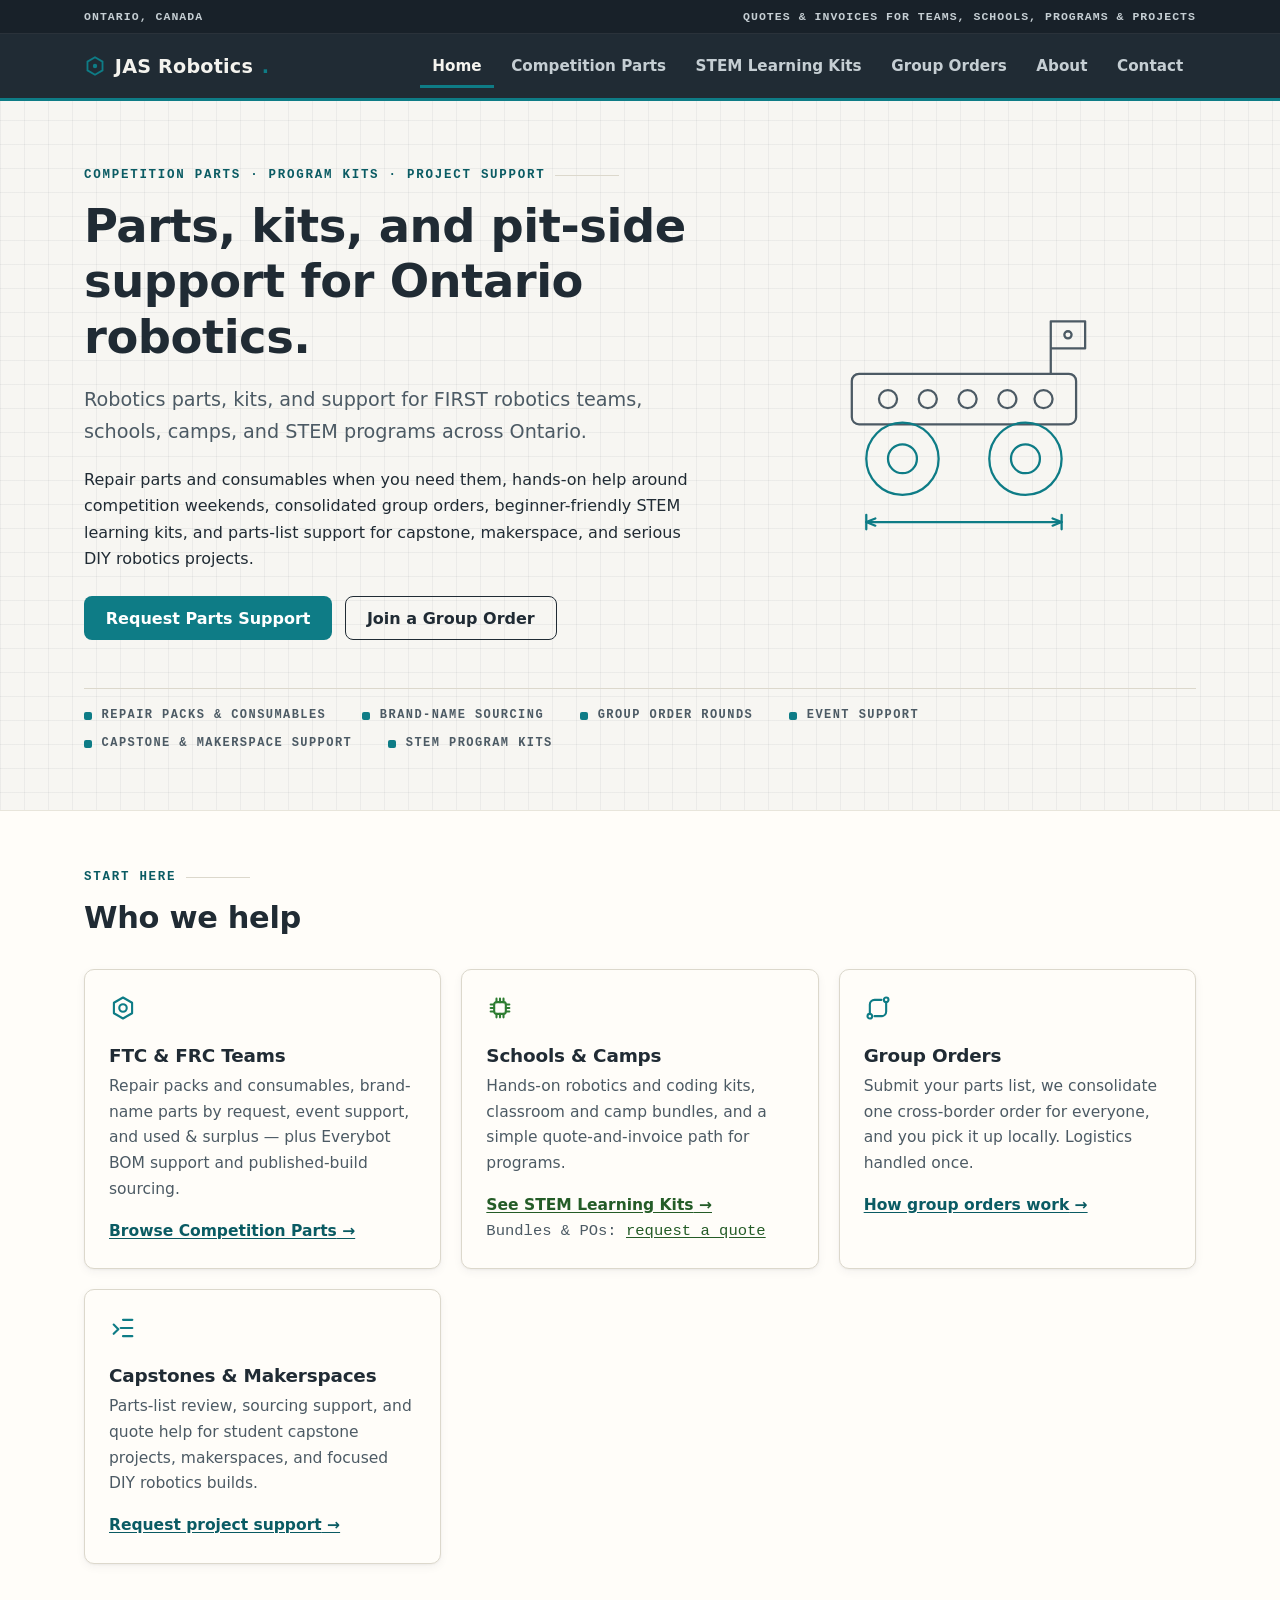
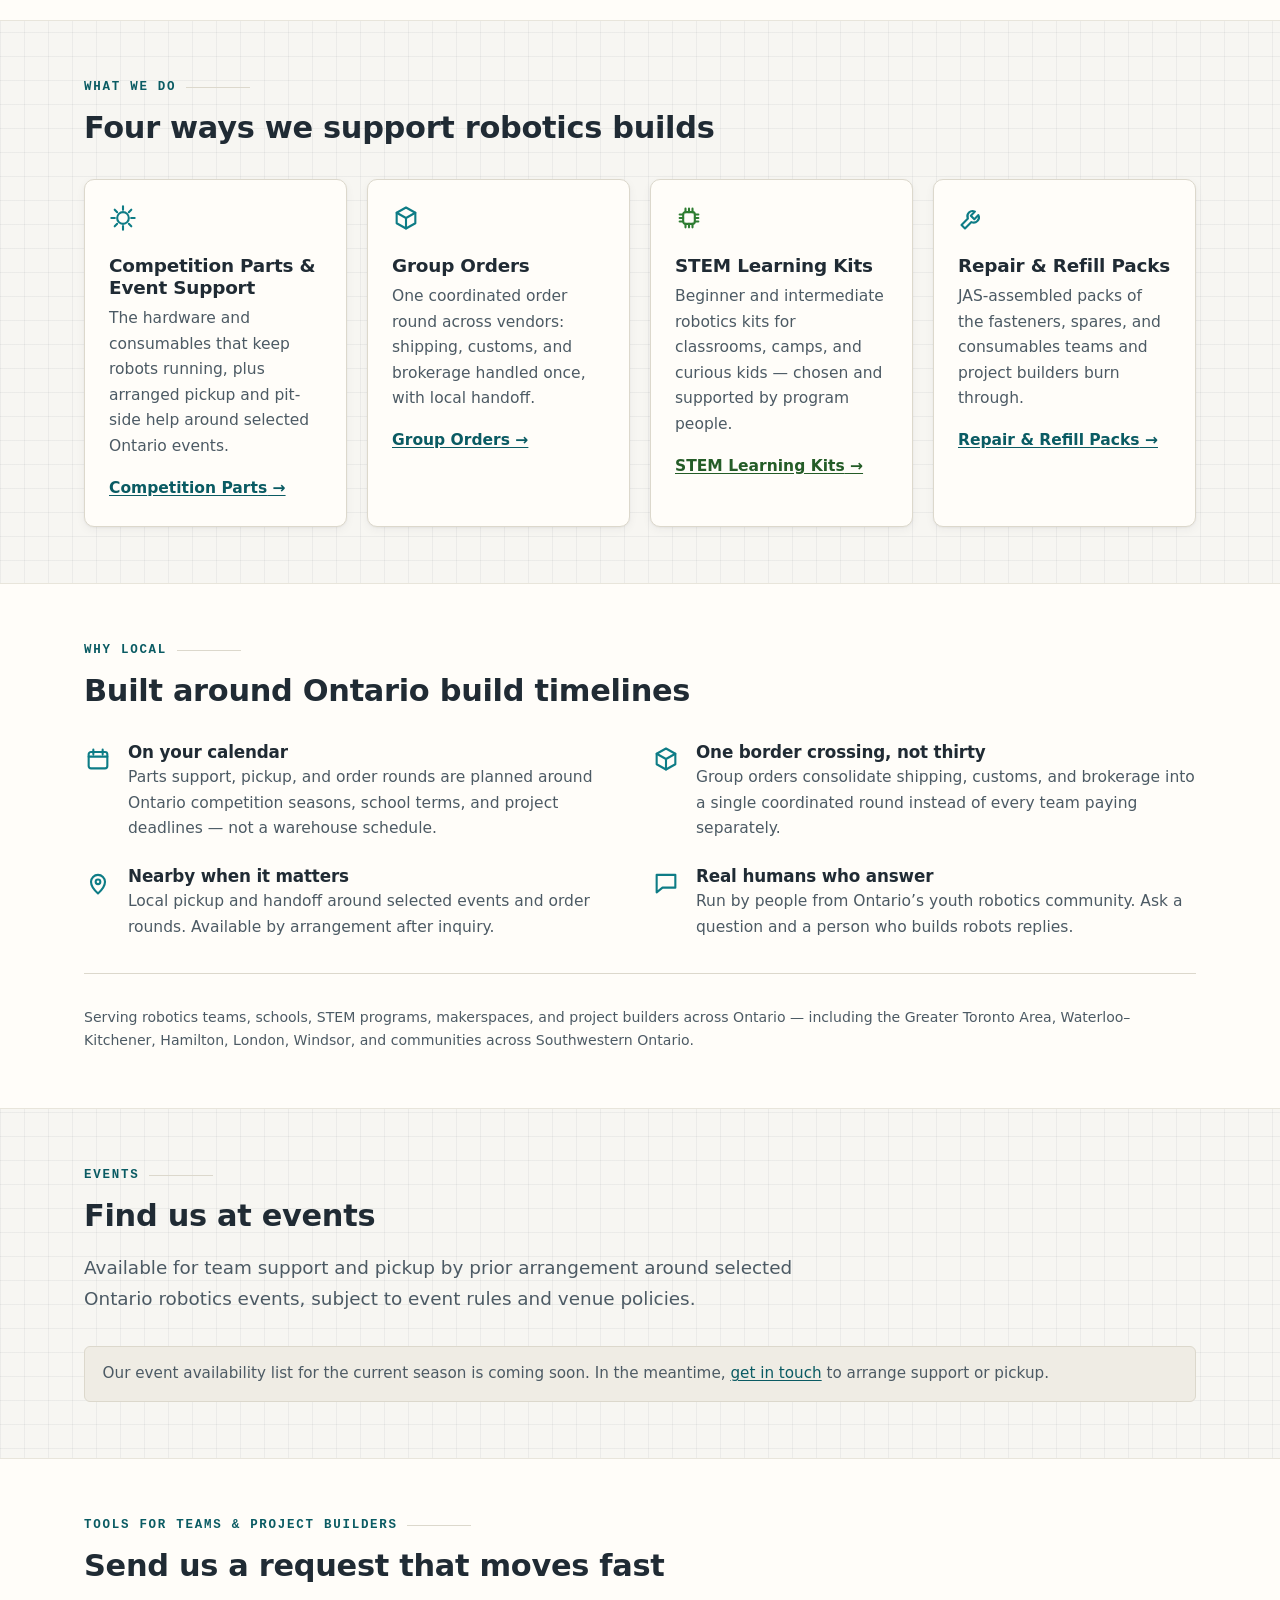
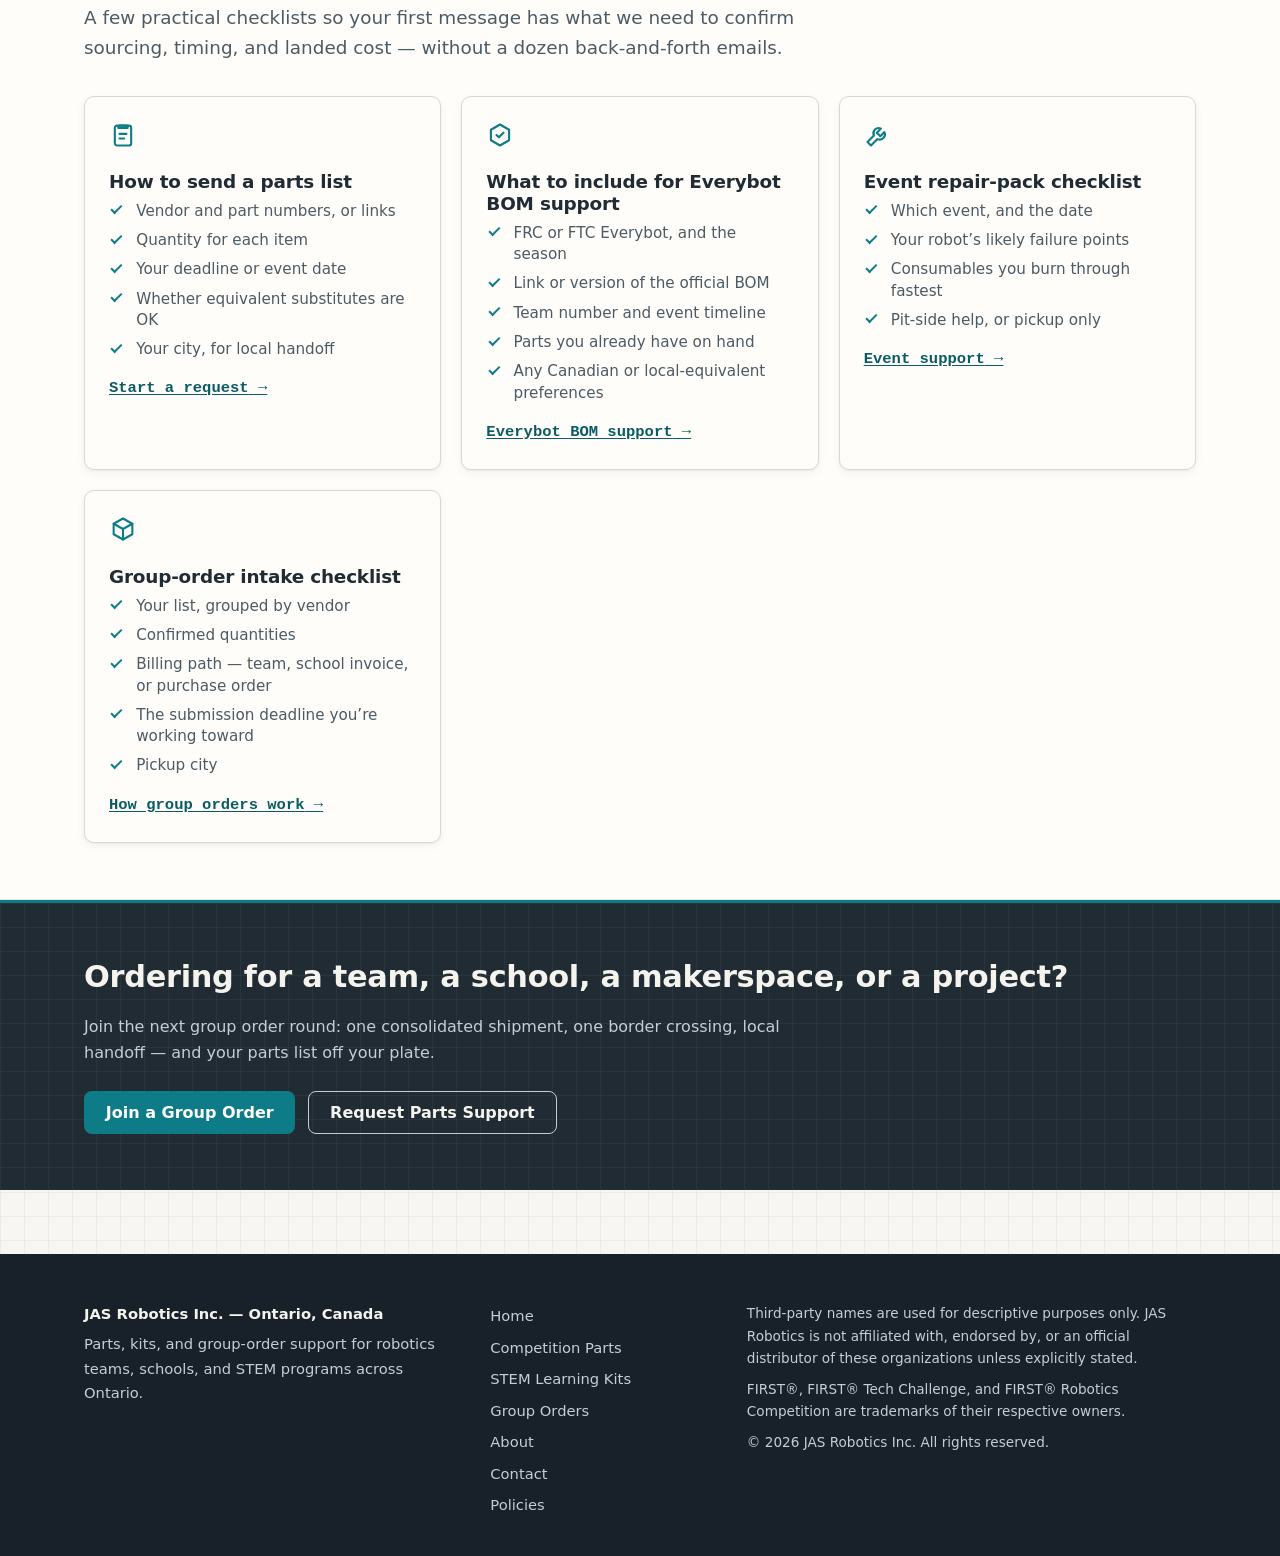
==== commit 797a4ac0: "Add copyright line to footer sitewide + policies trademark section Locked-footer change (recorded fi" ====
--- a/index.html
+++ b/index.html
@@ -310,6 +310,7 @@
       <div class="footer-legal">
         <p>Third-party names are used for descriptive purposes only. JAS Robotics is not affiliated with, endorsed by, or an official distributor of these organizations unless explicitly stated.</p>
         <p>FIRST®, FIRST® Tech Challenge, and FIRST® Robotics Competition are trademarks of their respective owners.</p>
+        <p>&copy; 2026 JAS Robotics Inc. All rights reserved.</p>
       </div>
     </div>
   </footer>
--- a/styles.css
+++ b/styles.css
@@ -309,6 +309,20 @@
   transform: rotate(-45deg);
 }
 
+/* ---------- photos / figures (owner-supplied imagery) ---------- */
+
+.photo-grid { display: grid; gap: 1.25rem; grid-template-columns: repeat(auto-fit, minmax(16rem, 1fr)); }
+figure.figure { margin: 0; }
+.figure img {
+  display: block; width: 100%; height: auto;
+  border-radius: var(--radius);
+  border: 1px solid var(--line);
+  background: var(--surface);
+}
+.figure figcaption { margin-top: 0.5rem; font-size: 0.85rem; color: var(--ink-soft); }
+/* fixed-ratio variant avoids layout shift before the image loads */
+.figure--ratio img { aspect-ratio: 4 / 3; object-fit: cover; }
+
 /* ---------- steps (how it works) ---------- */
 
 .steps { list-style: none; counter-reset: step; padding: 0; margin: 0; display: grid; gap: 1rem; }
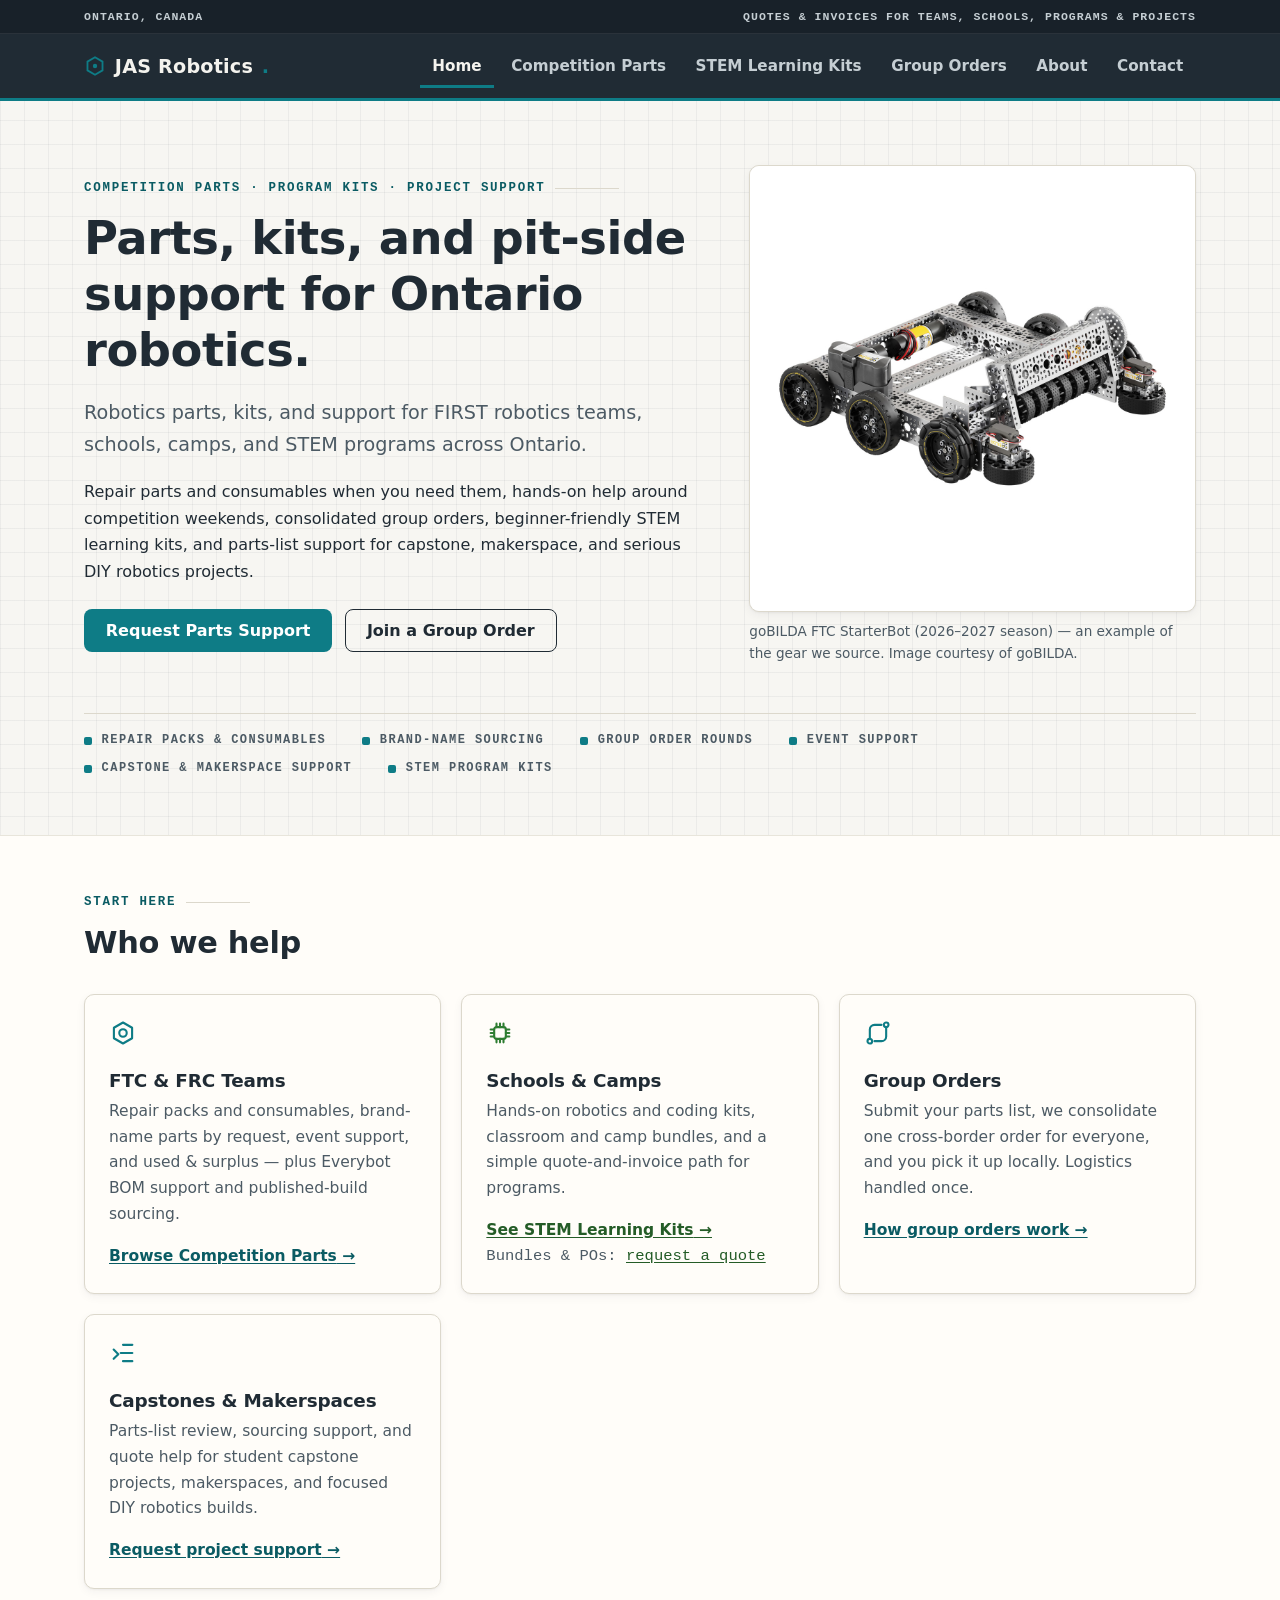
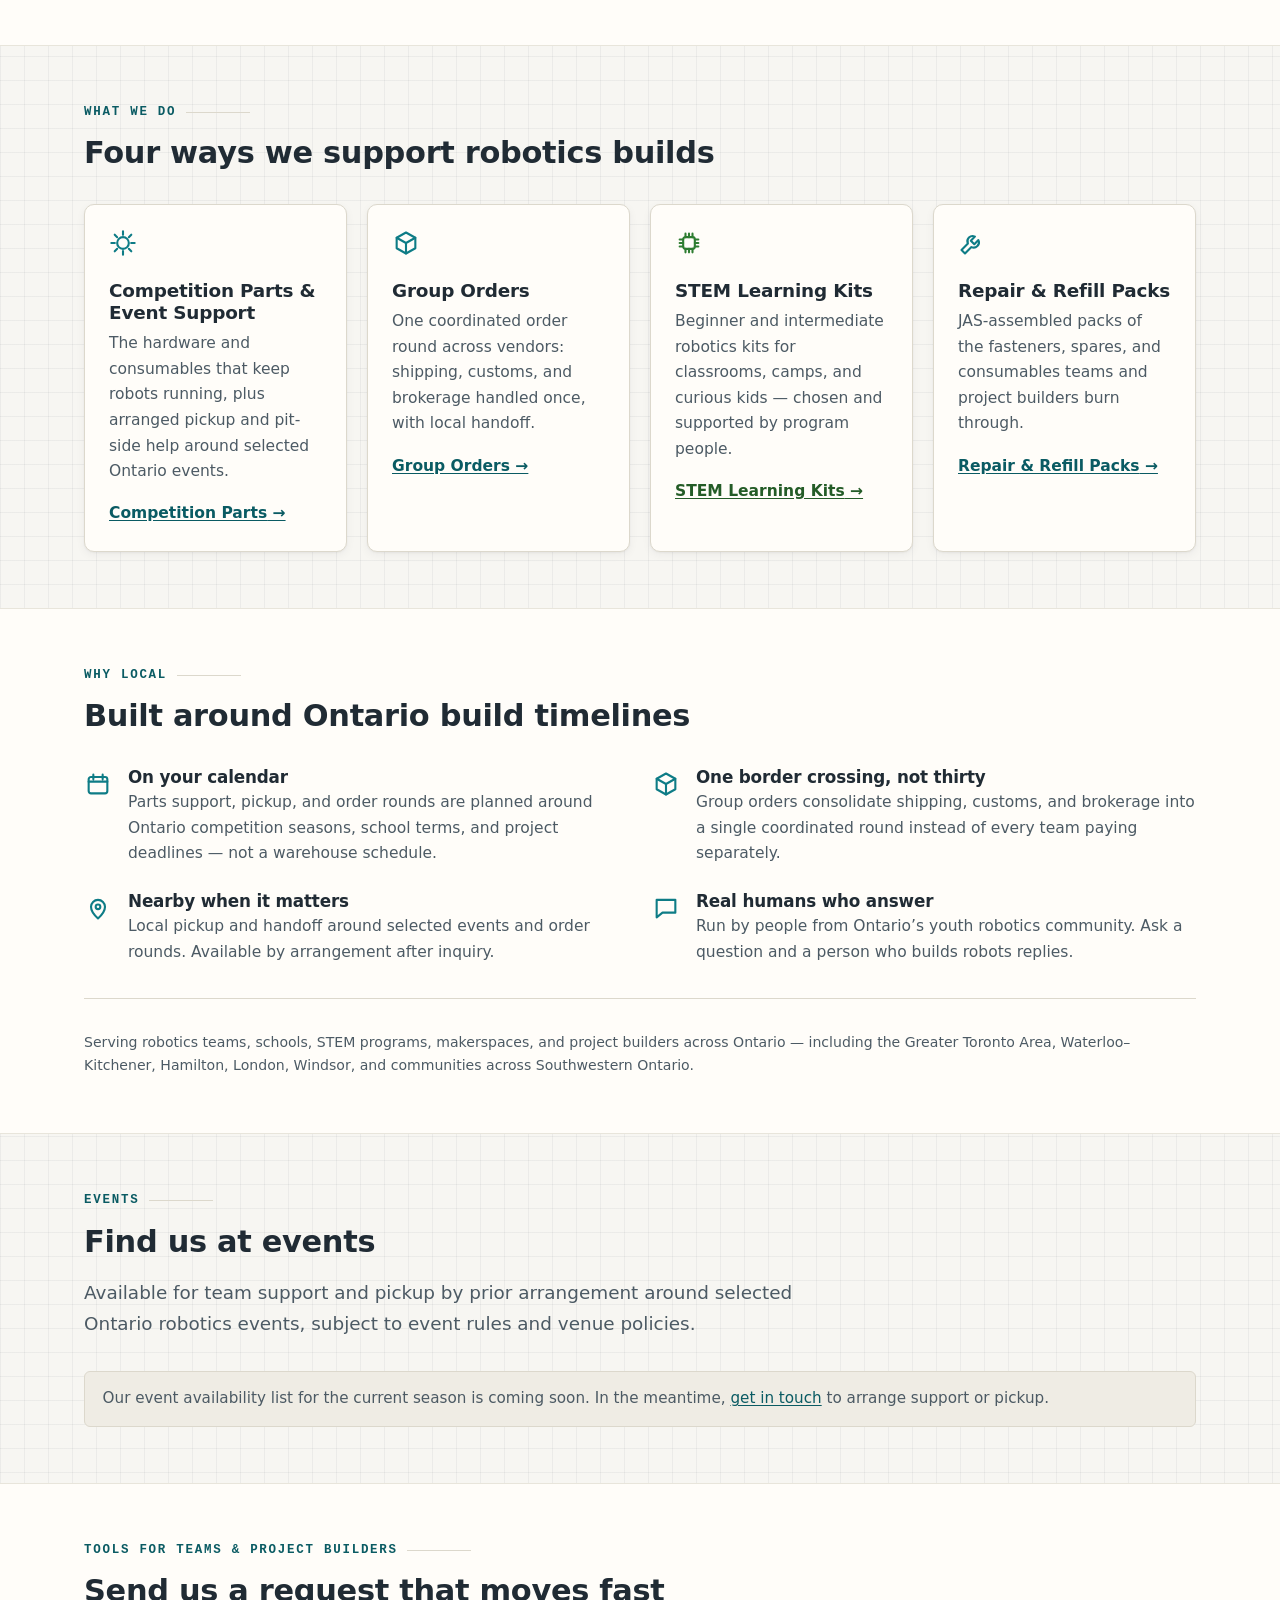
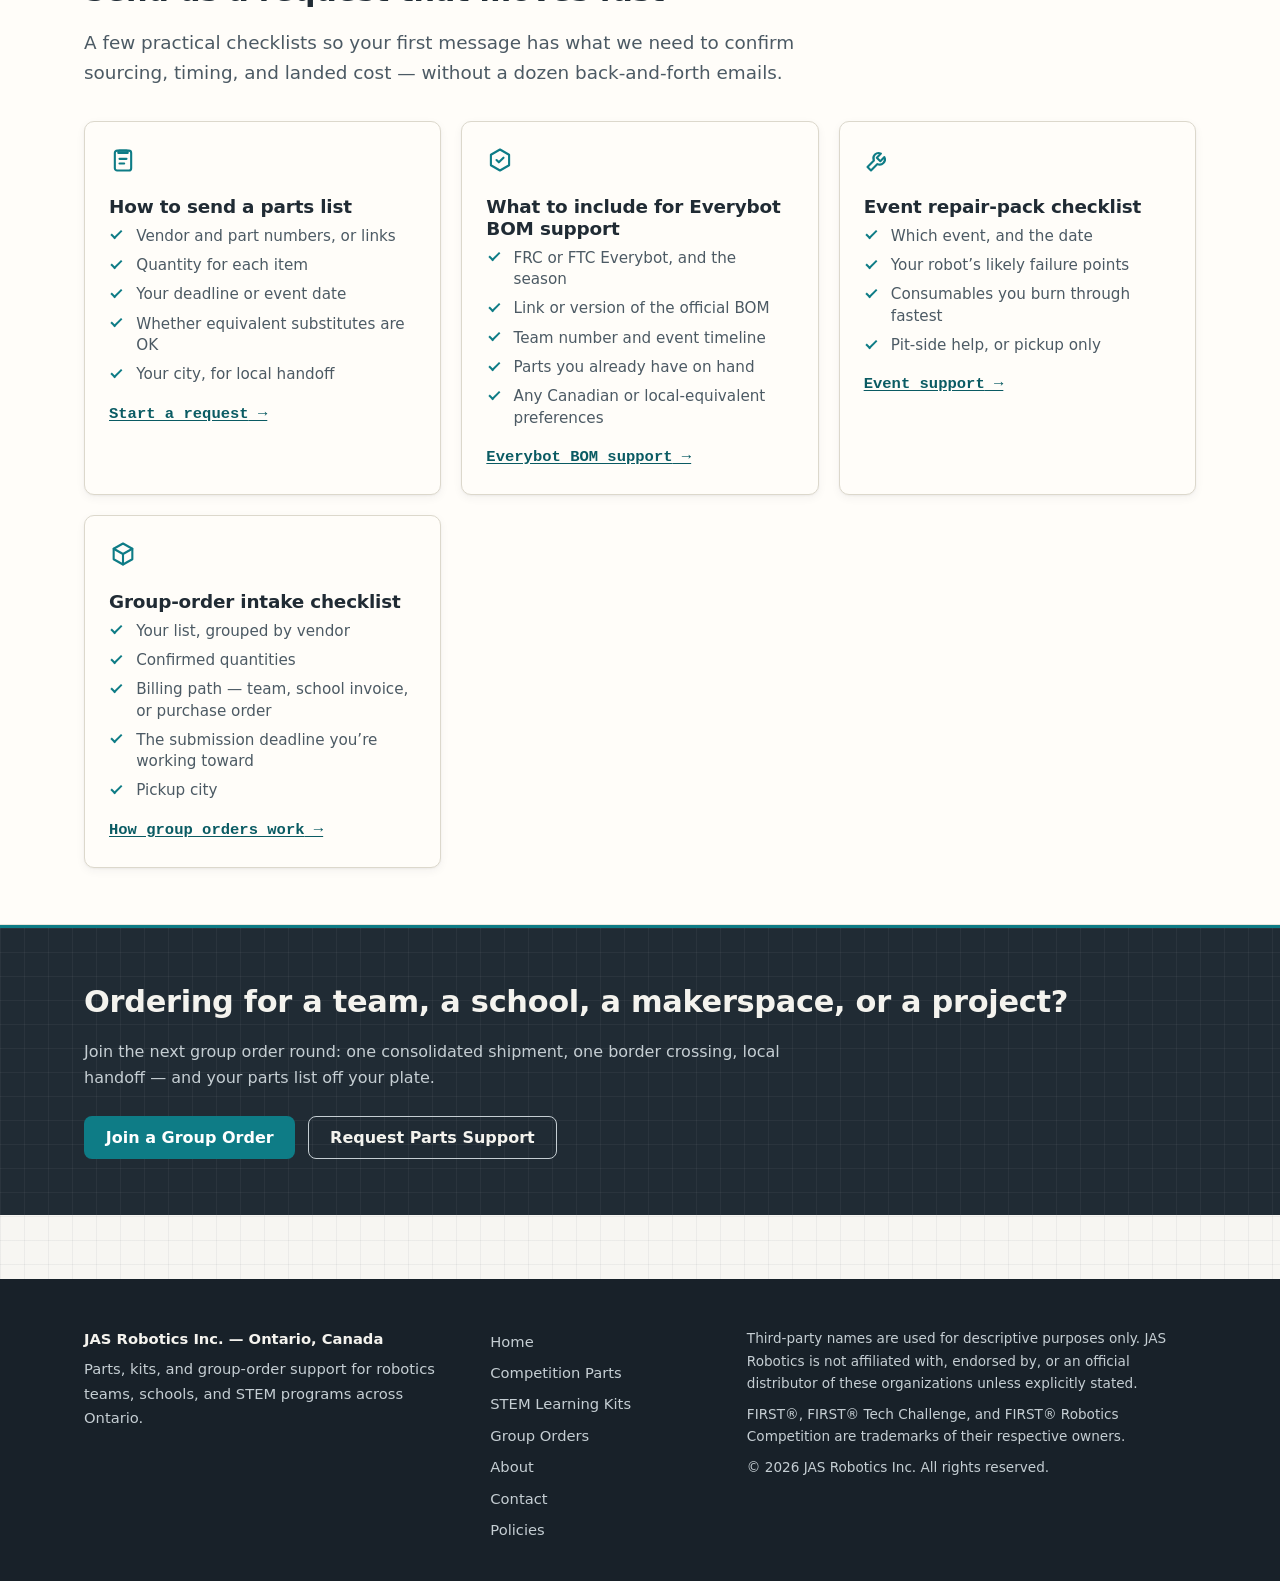
==== commit 01d0686d: "Feature goBILDA StarterBot photo in the homepage hero Replaces the decorative hero SVG with the real" ====
--- a/index.html
+++ b/index.html
@@ -54,27 +54,10 @@
             <a class="btn btn--ghost" href="group-orders.html">Join a Group Order</a>
           </div>
         </div>
-        <svg class="hero-art" viewBox="0 0 460 320" aria-hidden="true" focusable="false" xmlns="http://www.w3.org/2000/svg">
-          <g fill="none" stroke="currentColor" stroke-width="2.5" stroke-linecap="round" stroke-linejoin="round">
-            <rect x="96" y="128" width="248" height="56" rx="8"/>
-            <circle cx="136" cy="156" r="10"/>
-            <circle cx="180" cy="156" r="10"/>
-            <circle cx="224" cy="156" r="10"/>
-            <circle cx="268" cy="156" r="10"/>
-            <circle cx="308" cy="156" r="10"/>
-            <path d="M316 128v-58h38v30h-38"/>
-            <circle cx="335" cy="85" r="4"/>
-          </g>
-          <g class="art-accent" fill="none" stroke="currentColor" stroke-width="2.5" stroke-linecap="round">
-            <circle cx="152" cy="222" r="40"/>
-            <circle cx="152" cy="222" r="16"/>
-            <circle cx="288" cy="222" r="40"/>
-            <circle cx="288" cy="222" r="16"/>
-            <path d="M112 292h216"/>
-            <path d="M112 284v16M328 284v16"/>
-            <path d="M112 292l10 -4m-10 4l10 4M328 292l-10 -4m10 4l-10 4"/>
-          </g>
-        </svg>
+        <figure class="figure hero-photo">
+          <img src="images/gobilda-ftc-starterbot-2026-2027.jpg" alt="The goBILDA FTC StarterBot for the 2026–2027 season — an aluminum-channel competition robot, an example of the gear JAS Robotics sources for Ontario teams." width="1280" height="1280" loading="eager" fetchpriority="high" decoding="async">
+          <figcaption>goBILDA FTC StarterBot (2026–2027 season) — an example of the gear we source. Image courtesy of goBILDA.</figcaption>
+        </figure>
       </div>
       <div class="container">
         <ul class="cap-strip" aria-label="What we supply">
--- a/styles.css
+++ b/styles.css
@@ -197,8 +197,8 @@
 
 .hero h1 { margin-bottom: 0.4em; }
 .hero .lead { font-size: 1.2rem; }
-.hero-art { color: var(--ink-soft); display: block; margin-inline: auto; max-width: 26rem; }
-.hero-art .art-accent { color: var(--track); }
+.hero-photo { margin: 0 auto; max-width: 30rem; }
+.hero-photo img { box-shadow: var(--shadow-sm); }
 
 .page-hero { padding-block: 3rem 2.5rem; border-bottom: 1px solid var(--line-soft); background: var(--surface); }
 .page-hero .lead { max-width: 46rem; }
@@ -320,6 +320,11 @@
   background: var(--surface);
 }
 .figure figcaption { margin-top: 0.5rem; font-size: 0.85rem; color: var(--ink-soft); }
+.figure--inset img {
+  box-sizing: border-box;
+  padding: clamp(1.25rem, 3vw, 2rem);
+  background: #fff;
+}
 /* fixed-ratio variant avoids layout shift before the image loads */
 .figure--ratio img { aspect-ratio: 4 / 3; object-fit: cover; }
 
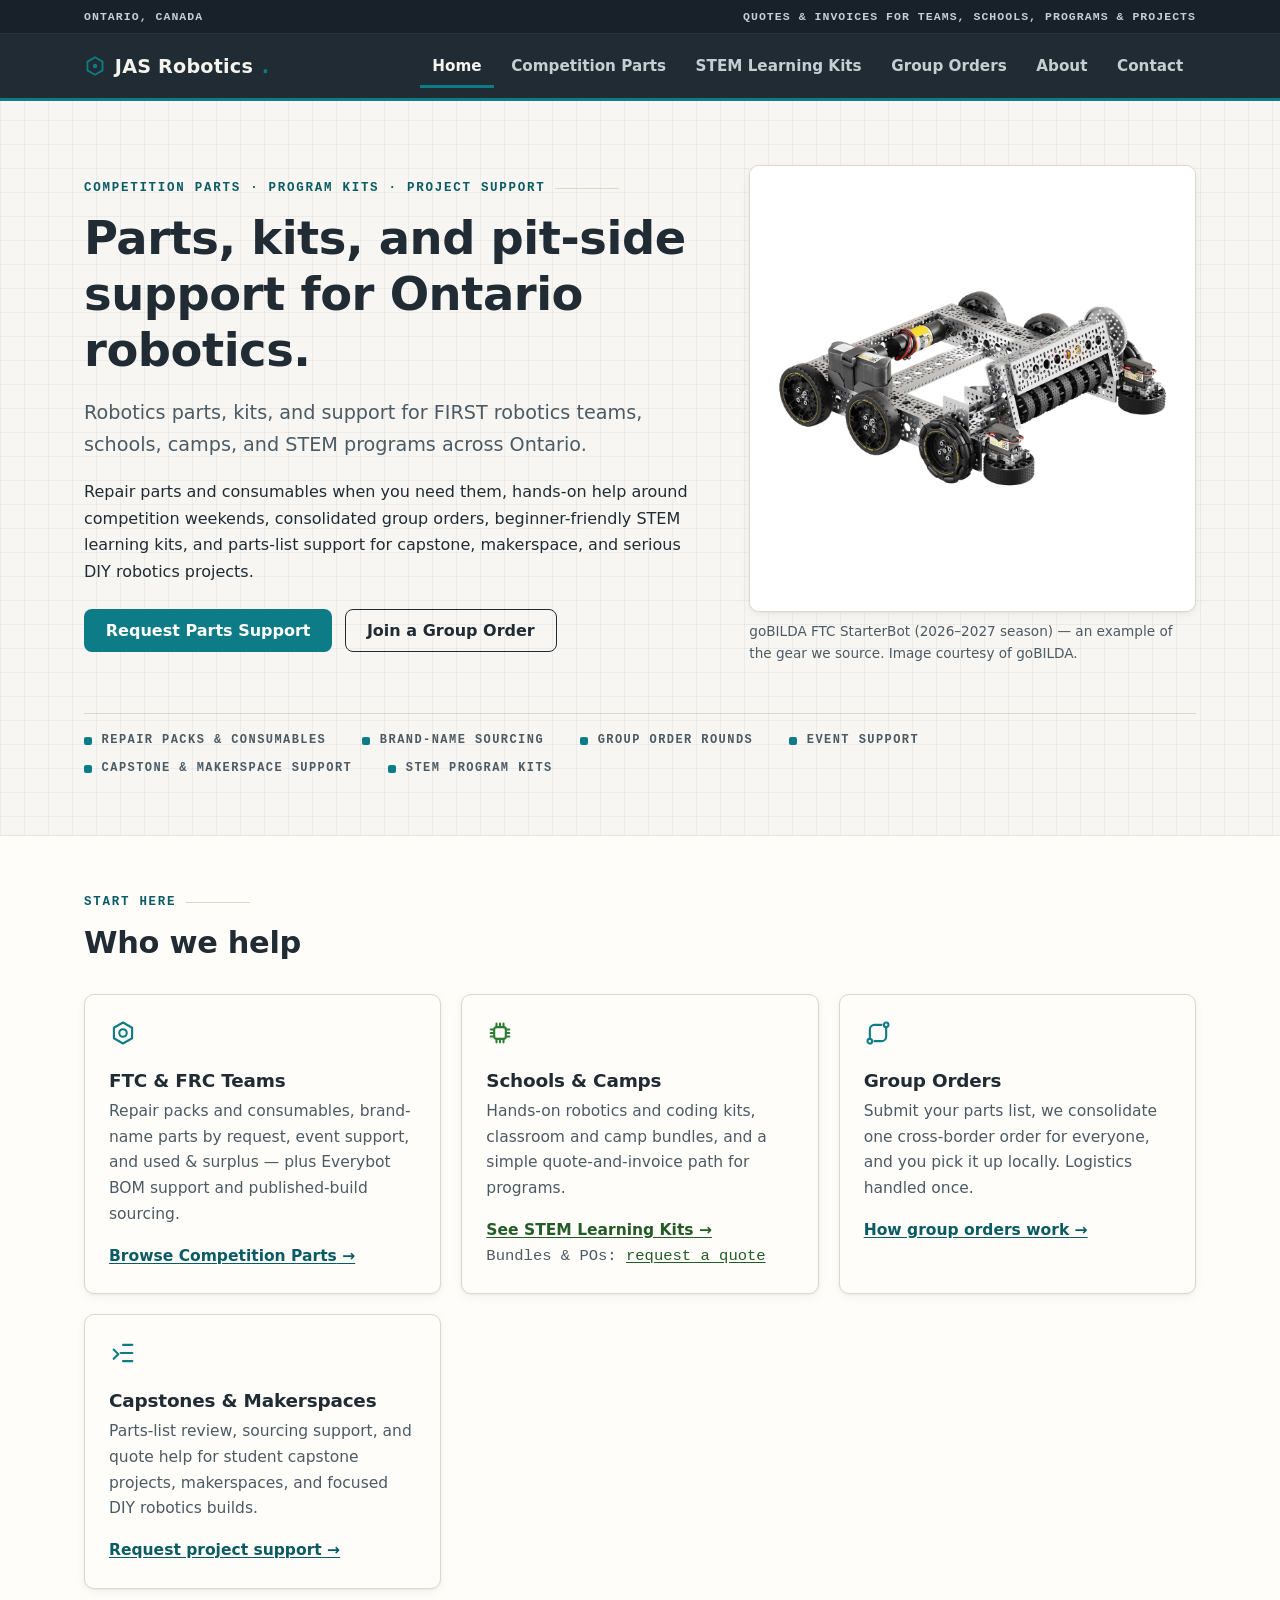
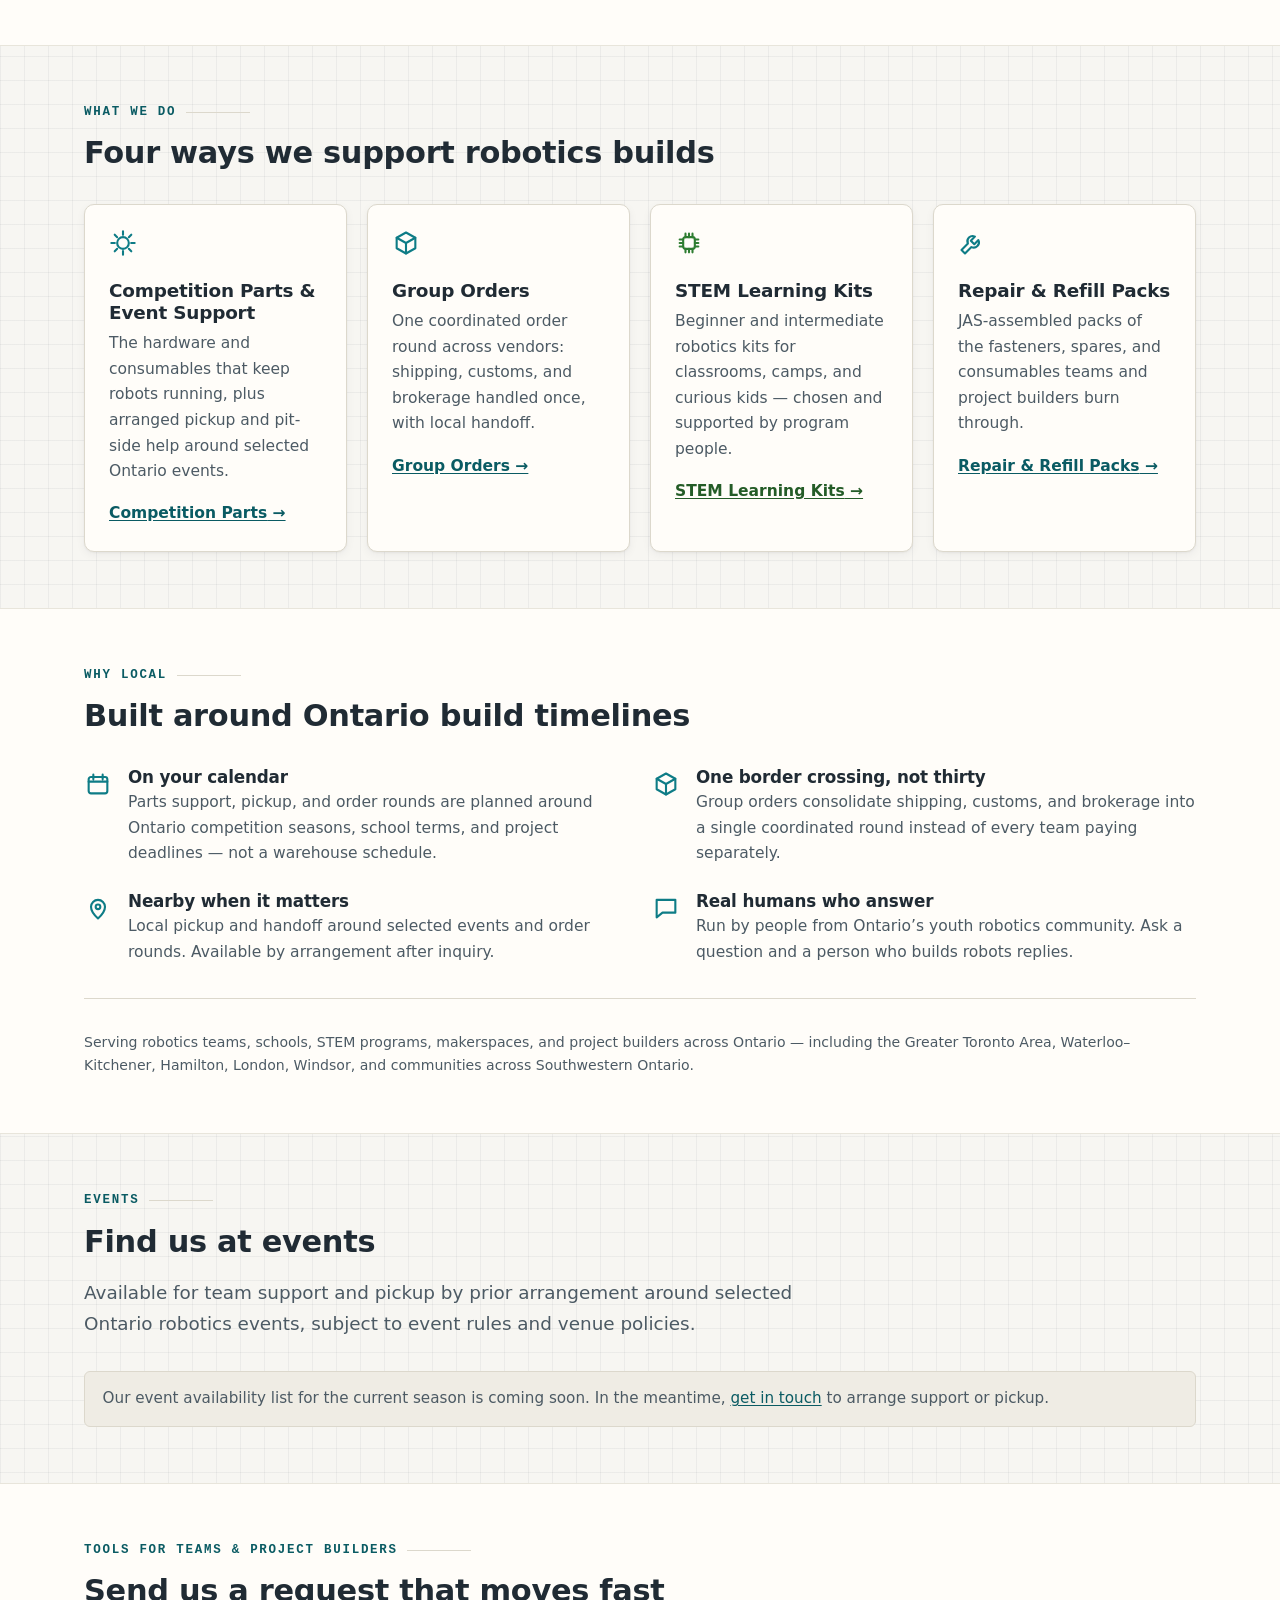
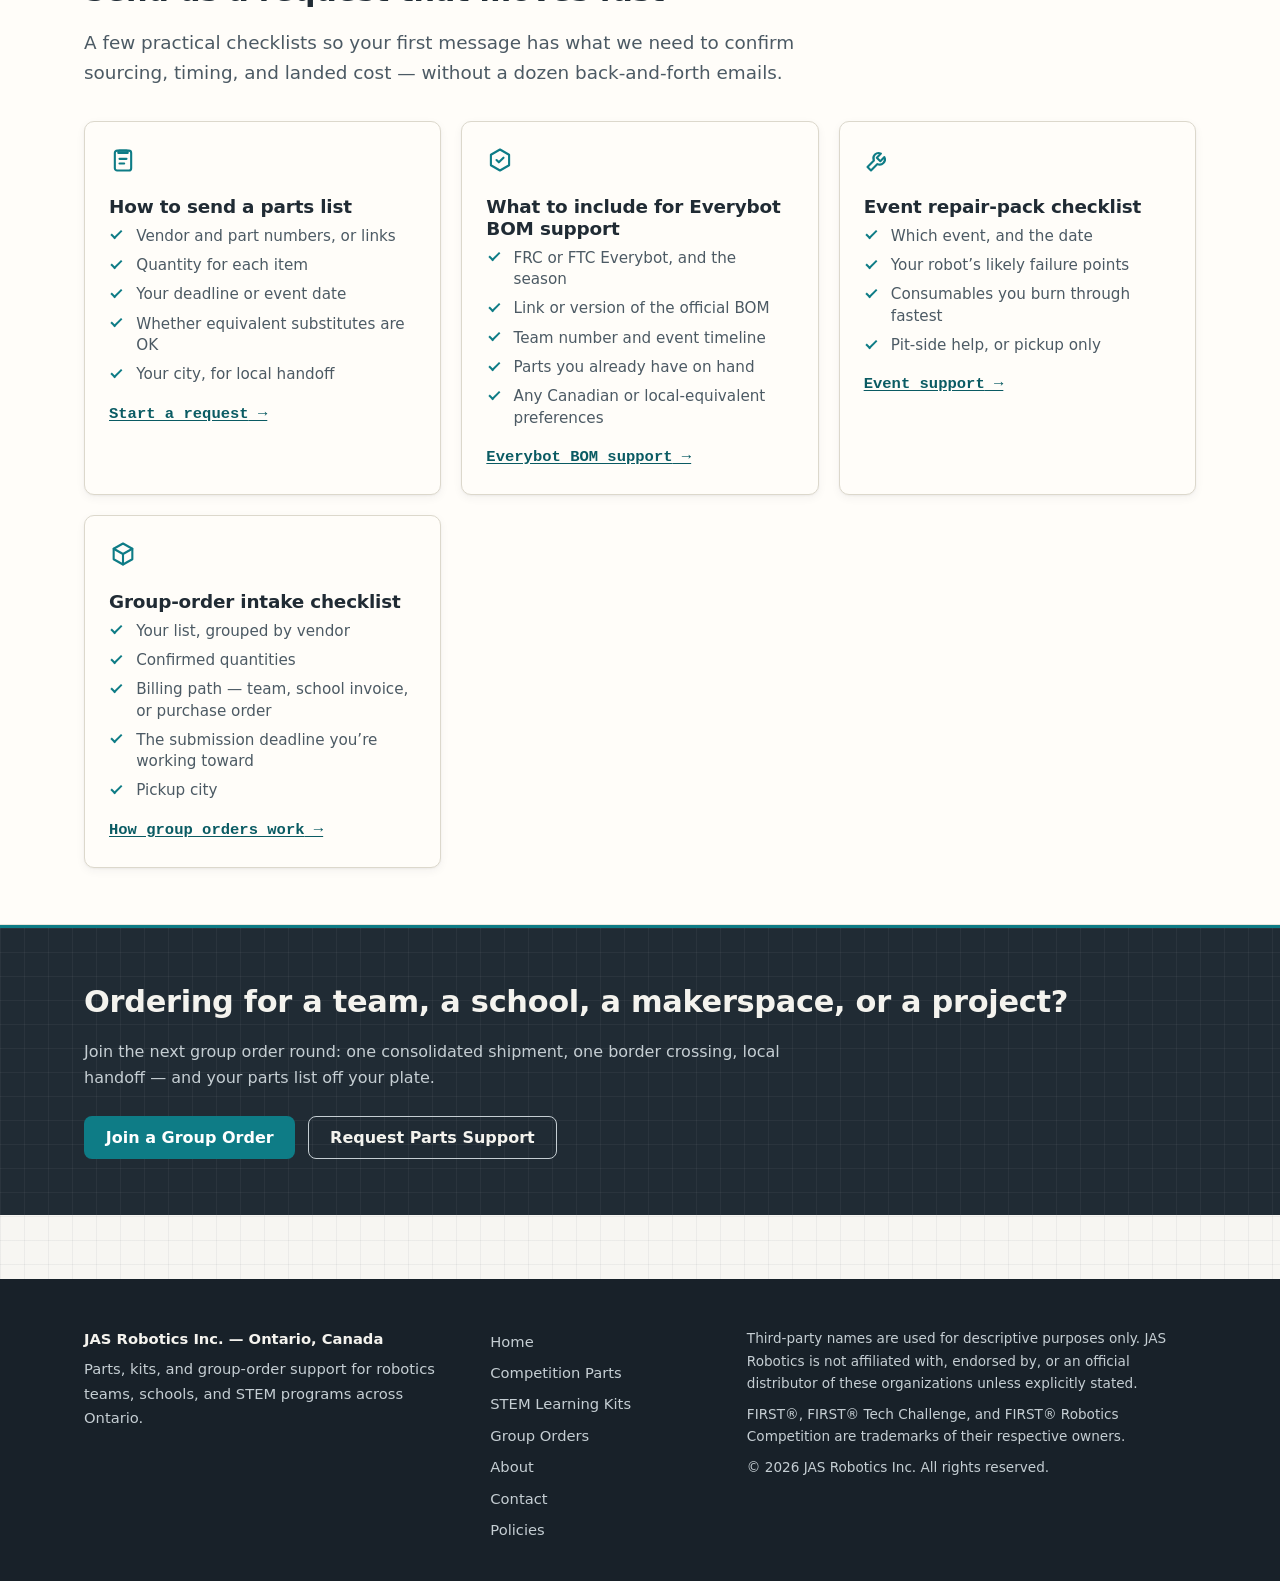
==== commit 376c9355: "Hero: static bordered frame, only the image sways inside Splits the frame from the image so the bord" ====
--- a/index.html
+++ b/index.html
@@ -54,8 +54,10 @@
             <a class="btn btn--ghost" href="group-orders.html">Join a Group Order</a>
           </div>
         </div>
-        <figure class="figure hero-photo">
-          <img src="images/gobilda-ftc-starterbot-2026-2027.jpg" alt="The goBILDA FTC StarterBot for the 2026–2027 season — an aluminum-channel competition robot, an example of the gear JAS Robotics sources for Ontario teams." width="1280" height="1280" loading="eager" fetchpriority="high" decoding="async">
+        <figure class="hero-photo">
+          <div class="hero-photo-frame">
+            <img src="images/gobilda-ftc-starterbot-2026-2027.jpg" alt="The goBILDA FTC StarterBot for the 2026–2027 season — an aluminum-channel competition robot, an example of the gear JAS Robotics sources for Ontario teams." width="1280" height="1280" loading="eager" fetchpriority="high" decoding="async">
+          </div>
           <figcaption>goBILDA FTC StarterBot (2026–2027 season) — an example of the gear we source. Image courtesy of goBILDA.</figcaption>
         </figure>
       </div>
--- a/styles.css
+++ b/styles.css
@@ -198,7 +198,42 @@
 .hero h1 { margin-bottom: 0.4em; }
 .hero .lead { font-size: 1.2rem; }
 .hero-photo { margin: 0 auto; max-width: 30rem; }
-.hero-photo img { box-shadow: var(--shadow-sm); }
+.hero-photo figcaption { margin-top: 0.5rem; font-size: 0.85rem; color: var(--ink-soft); }
+
+/* Static bordered frame: the border + shadow do NOT move — only a gentle hover
+   lift. It clips a swaying image inside (frame background is white to match the
+   photo's white backdrop, so the clipped edges stay seamless). */
+.hero-photo-frame {
+  border: 1px solid var(--line);
+  border-radius: var(--radius);
+  background: #fff;
+  box-shadow: var(--shadow-sm);
+  overflow: hidden;
+  isolation: isolate;
+  perspective: 1000px;
+  transition: transform 300ms ease, box-shadow 300ms ease;
+}
+@media (hover: hover) {
+  .hero-photo:hover .hero-photo-frame { transform: translateY(-4px); box-shadow: 0 12px 30px rgba(32, 43, 52, 0.15); }
+}
+
+/* Turntable sway on the image only — transform-only (never opacity), so the LCP
+   image is always visible even if throttled. Not rotateY(360): a flat JPG would
+   read as a flipping card, not a rotating robot. */
+.hero-photo-frame img {
+  display: block; width: 100%; height: auto;
+  transform-origin: center 62%;
+  animation: hero-turntable 5.5s ease-in-out infinite;
+  will-change: transform;
+}
+@keyframes hero-turntable {
+  0%   { transform: translateX(-8px) translateY(0)    rotateY(-12deg) rotateZ(-0.8deg); }
+  50%  { transform: translateX(8px)  translateY(-6px) rotateY(12deg)  rotateZ(0.8deg); }
+  100% { transform: translateX(-8px) translateY(0)    rotateY(-12deg) rotateZ(-0.8deg); }
+}
+@media (prefers-reduced-motion: reduce) {
+  .hero-photo-frame img { animation: none; transform: none; }
+}
 
 .page-hero { padding-block: 3rem 2.5rem; border-bottom: 1px solid var(--line-soft); background: var(--surface); }
 .page-hero .lead { max-width: 46rem; }
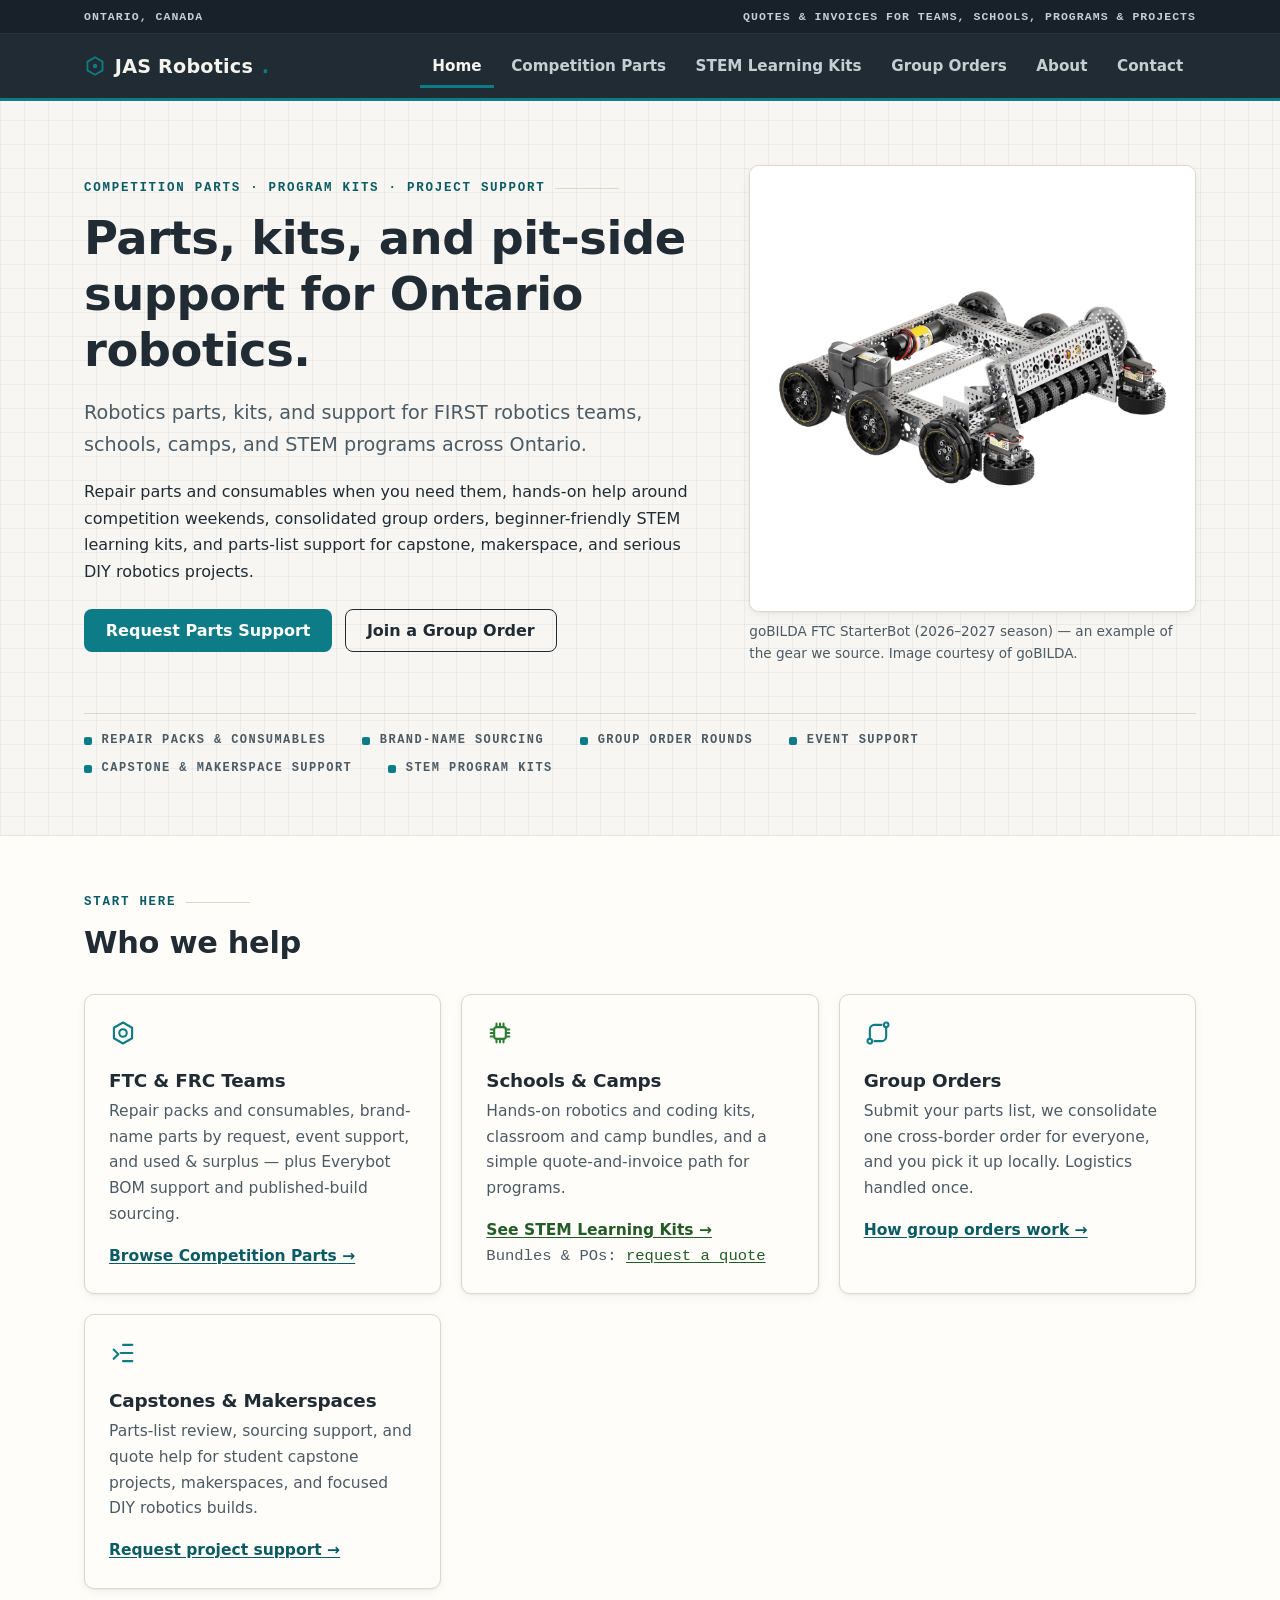
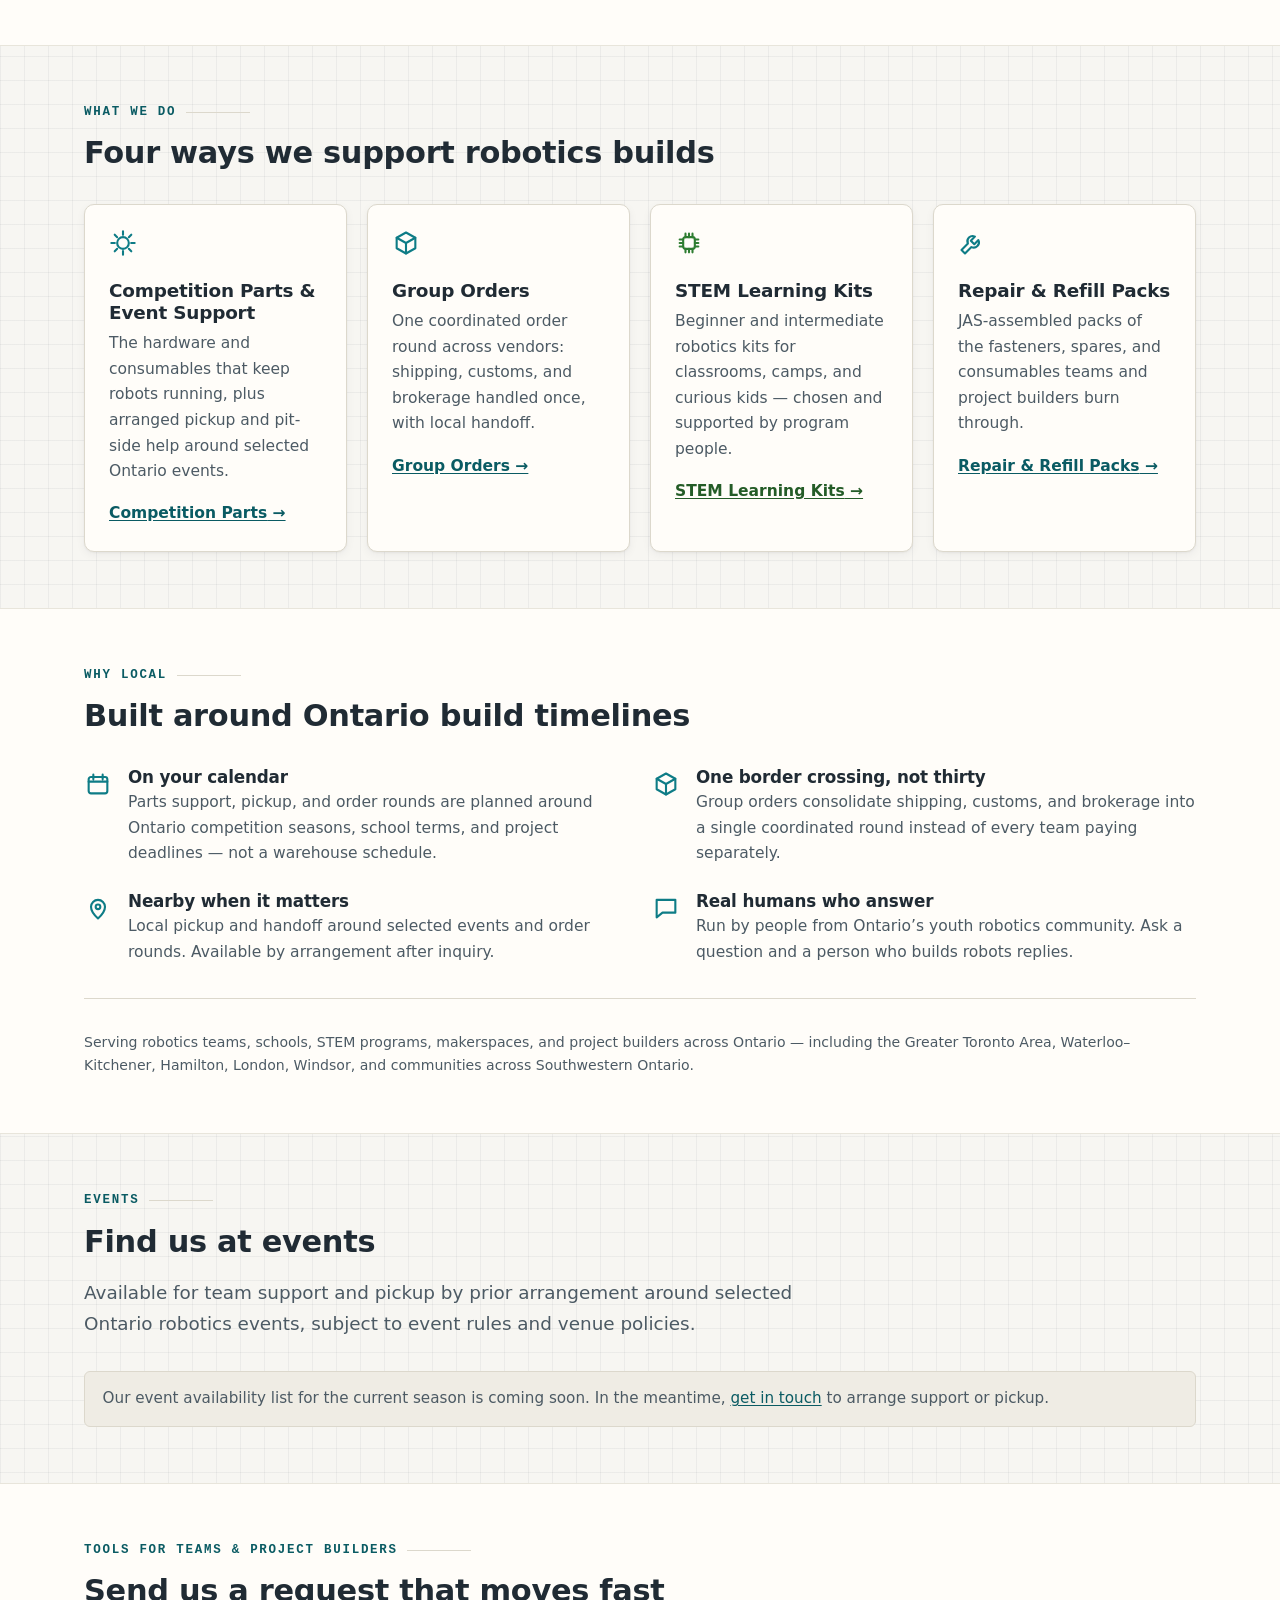
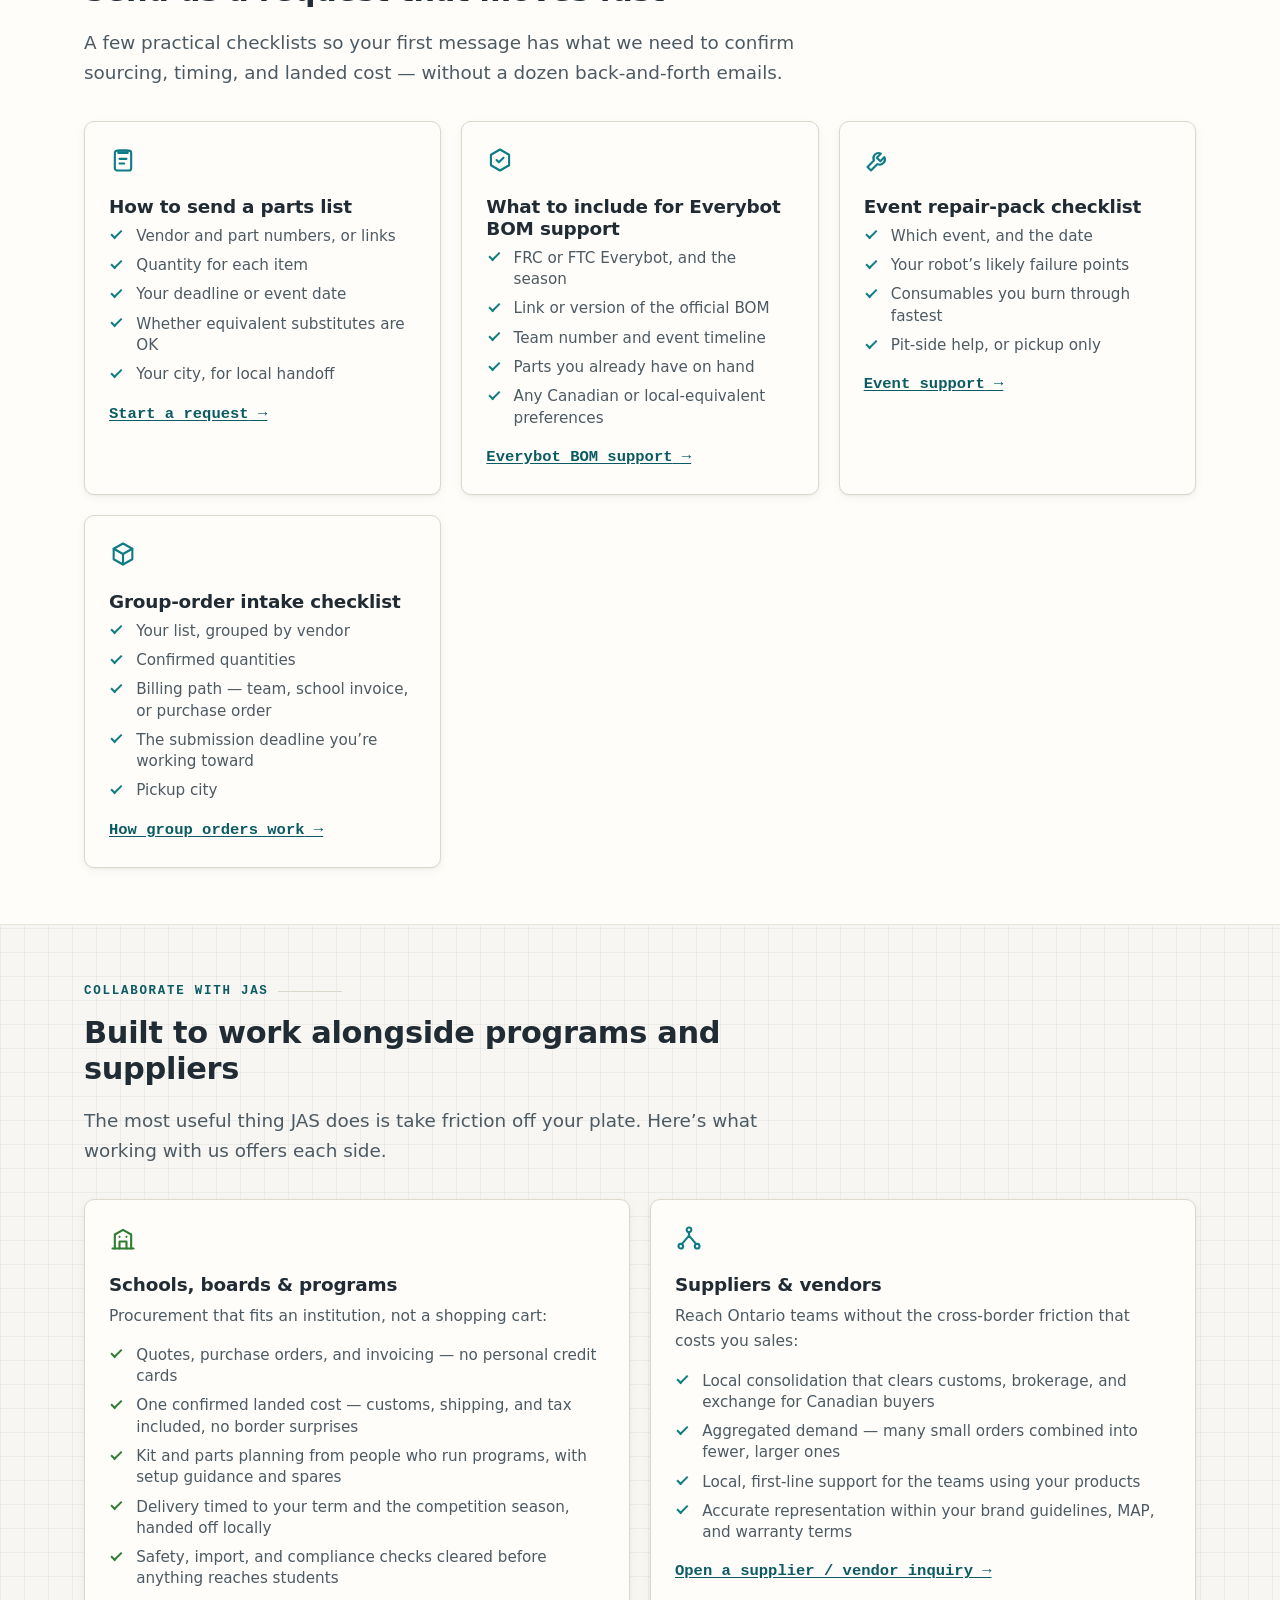
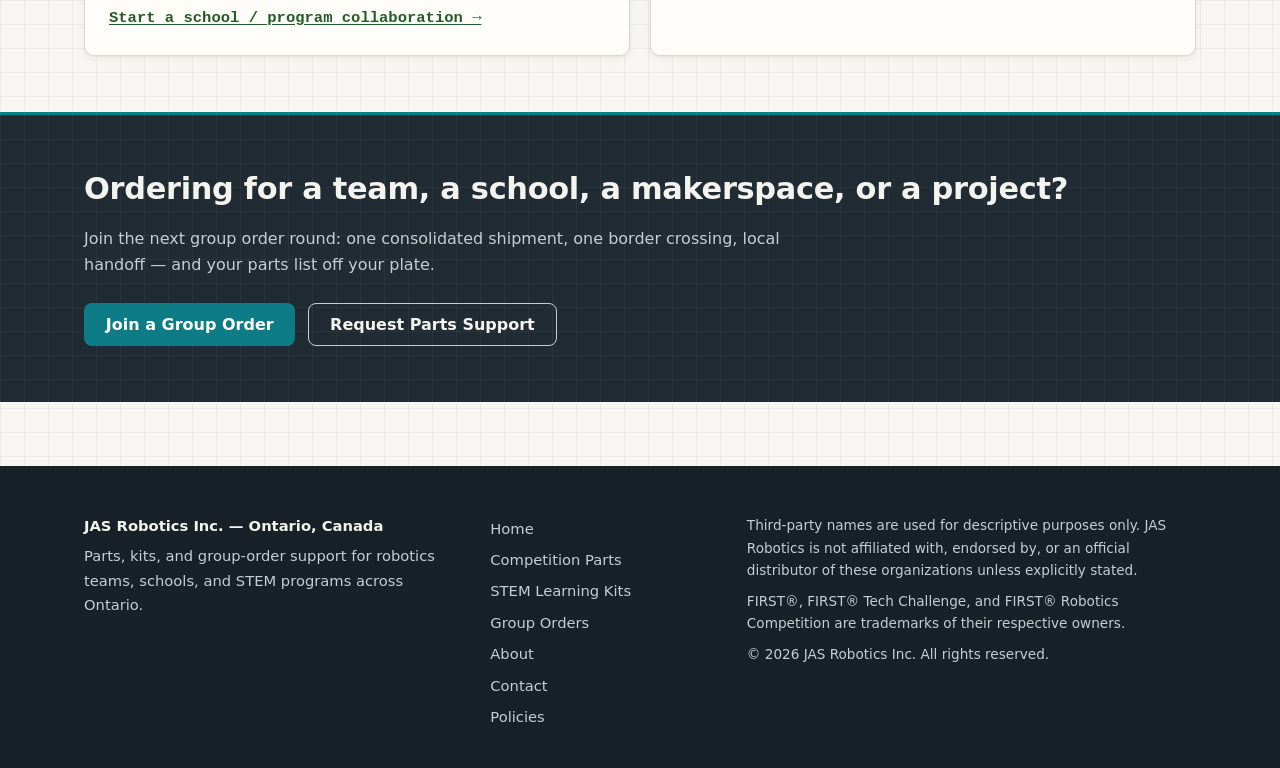
==== commit 8559a940: "Add 'Collaborate with JAS' homepage section to attract partners Makes the case FOR working with JAS " ====
--- a/index.html
+++ b/index.html
@@ -261,6 +261,44 @@
       </div>
     </section>
 
+    <!-- ============ Collaborate with JAS ============ -->
+    <section class="section" id="collaborate">
+      <div class="container">
+        <div class="section-head">
+          <p class="eyebrow">Collaborate with JAS</p>
+          <h2>Built to work alongside programs and suppliers</h2>
+          <p class="lead">The most useful thing JAS does is take friction off your plate. Here&rsquo;s what working with us offers each side.</p>
+        </div>
+        <div class="grid-cards grid-cards--wide">
+          <article class="card track-stem">
+            <svg class="icon" viewBox="0 0 24 24" aria-hidden="true" focusable="false" fill="none" stroke="currentColor" stroke-width="1.8" stroke-linecap="round" stroke-linejoin="round"><path d="M3 21h18"/><path d="M5 21V9l7-4 7 4v12"/><path d="M9 21v-6h6v6"/><path d="M9 11h.01M15 11h.01"/></svg>
+            <h3>Schools, boards &amp; programs</h3>
+            <p>Procurement that fits an institution, not a shopping cart:</p>
+            <ul class="checklist">
+              <li>Quotes, purchase orders, and invoicing — no personal credit cards</li>
+              <li>One confirmed landed cost — customs, shipping, and tax included, no border surprises</li>
+              <li>Kit and parts planning from people who run programs, with setup guidance and spares</li>
+              <li>Delivery timed to your term and the competition season, handed off locally</li>
+              <li>Safety, import, and compliance checks cleared before anything reaches students</li>
+            </ul>
+            <p class="card-note"><a class="card-link" href="contact.html">Start a school / program collaboration</a></p>
+          </article>
+          <article class="card track-comp">
+            <svg class="icon" viewBox="0 0 24 24" aria-hidden="true" focusable="false" fill="none" stroke="currentColor" stroke-width="1.8" stroke-linecap="round" stroke-linejoin="round"><circle cx="12" cy="5" r="2"/><circle cx="5" cy="19" r="2"/><circle cx="19" cy="19" r="2"/><path d="M12 7v3M12 10l-6 7M12 10l6 7"/></svg>
+            <h3>Suppliers &amp; vendors</h3>
+            <p>Reach Ontario teams without the cross-border friction that costs you sales:</p>
+            <ul class="checklist">
+              <li>Local consolidation that clears customs, brokerage, and exchange for Canadian buyers</li>
+              <li>Aggregated demand — many small orders combined into fewer, larger ones</li>
+              <li>Local, first-line support for the teams using your products</li>
+              <li>Accurate representation within your brand guidelines, MAP, and warranty terms</li>
+            </ul>
+            <p class="card-note"><a class="card-link" href="contact.html">Open a supplier / vendor inquiry</a></p>
+          </article>
+        </div>
+      </div>
+    </section>
+
     <!-- ============ Closing CTA ============ -->
     <section class="band">
       <div class="container">
--- a/styles.css
+++ b/styles.css
@@ -457,6 +457,7 @@
 }
 
 .form-field label { display: block; font-weight: 650; font-size: 0.95rem; margin-bottom: 0.3rem; }
+.req { color: #b3261e; font-weight: 700; }
 .form-field .field-hint { display: block; font-weight: 400; font-size: 0.83rem; color: var(--ink-soft); }
 
 .form-field input,
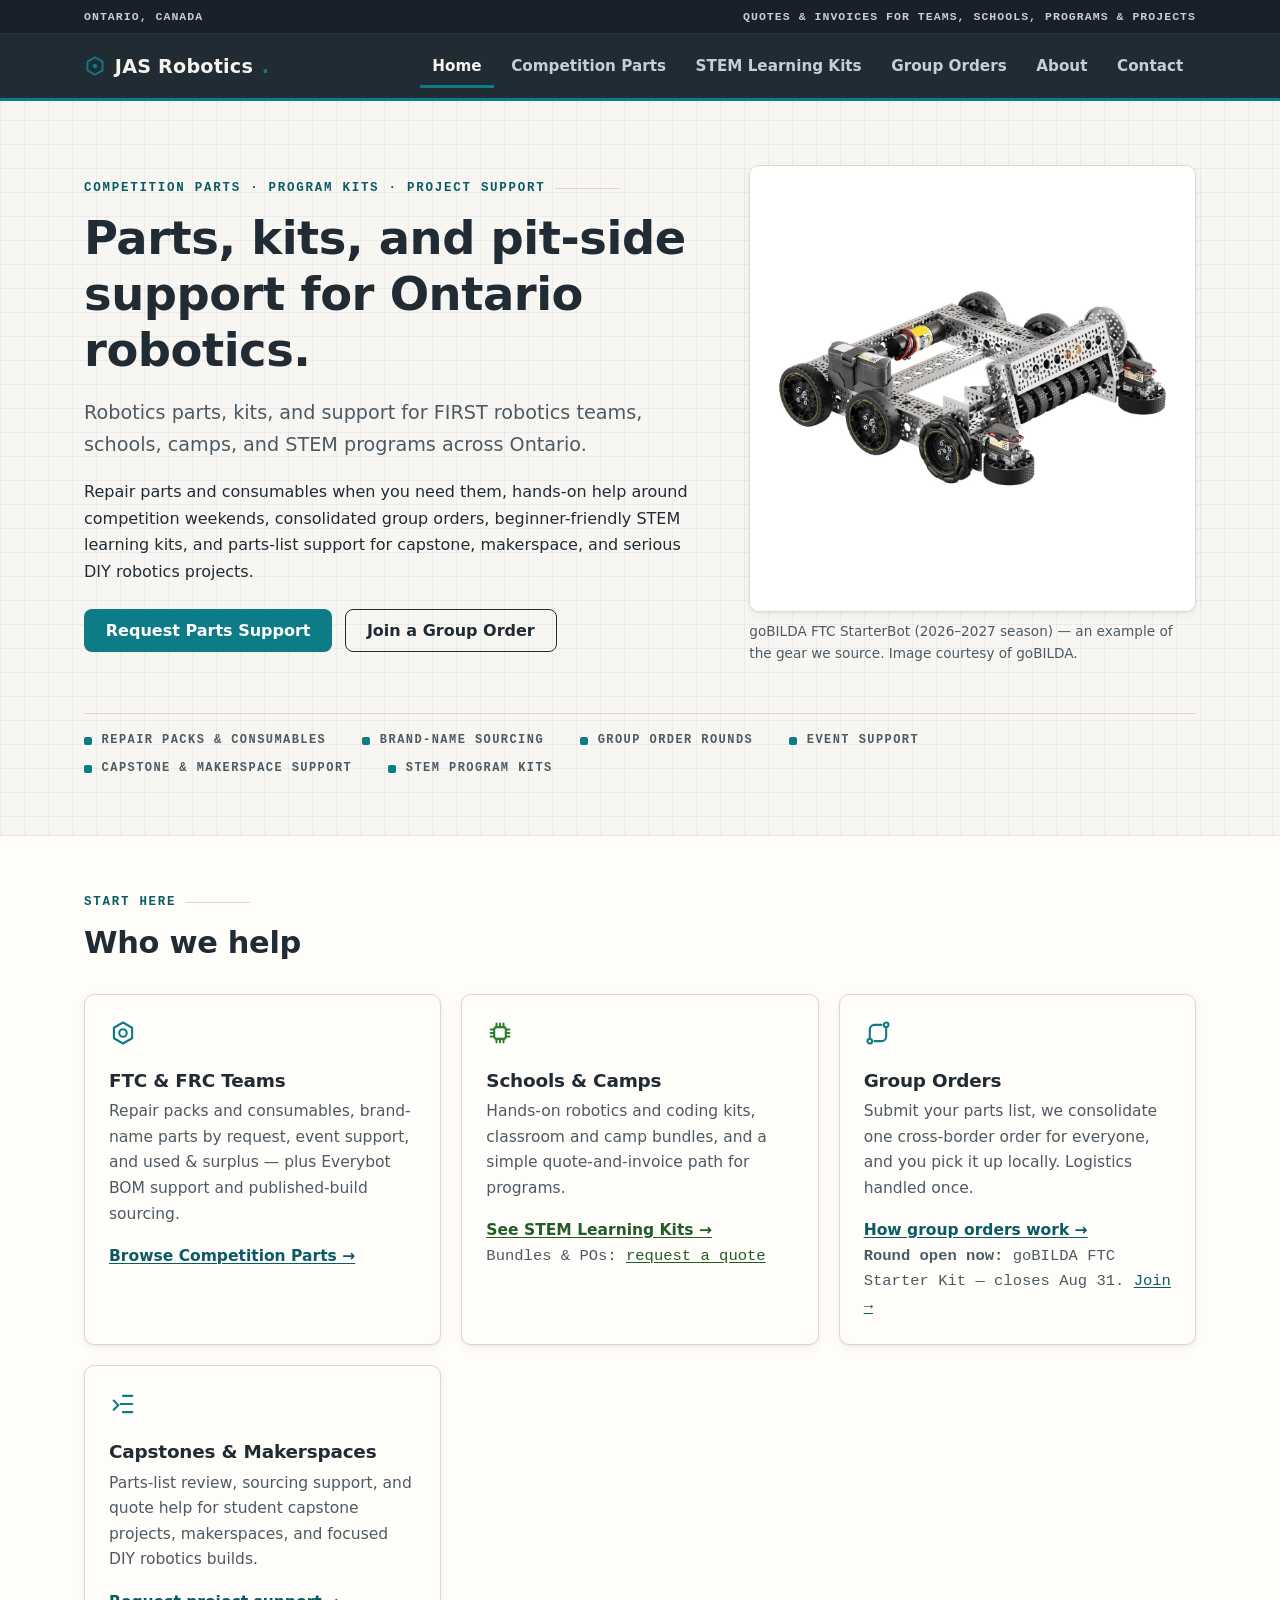
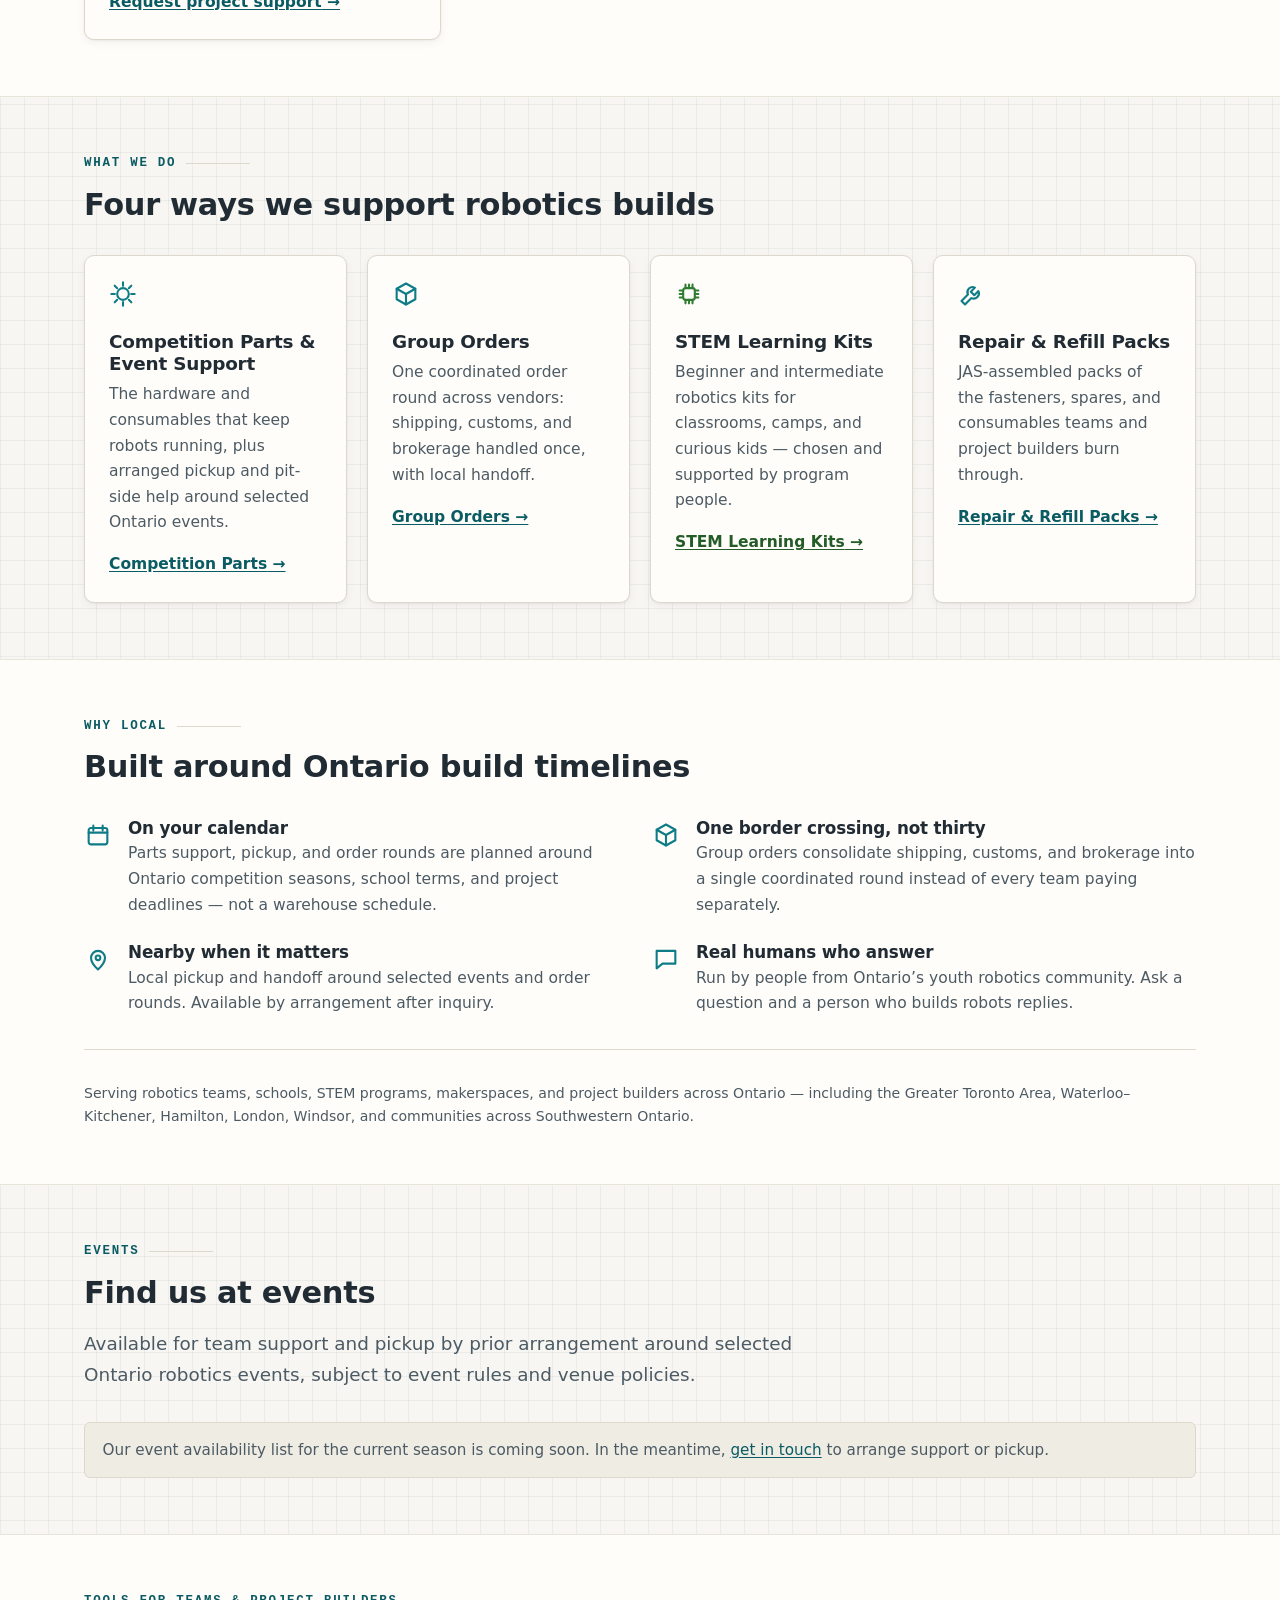
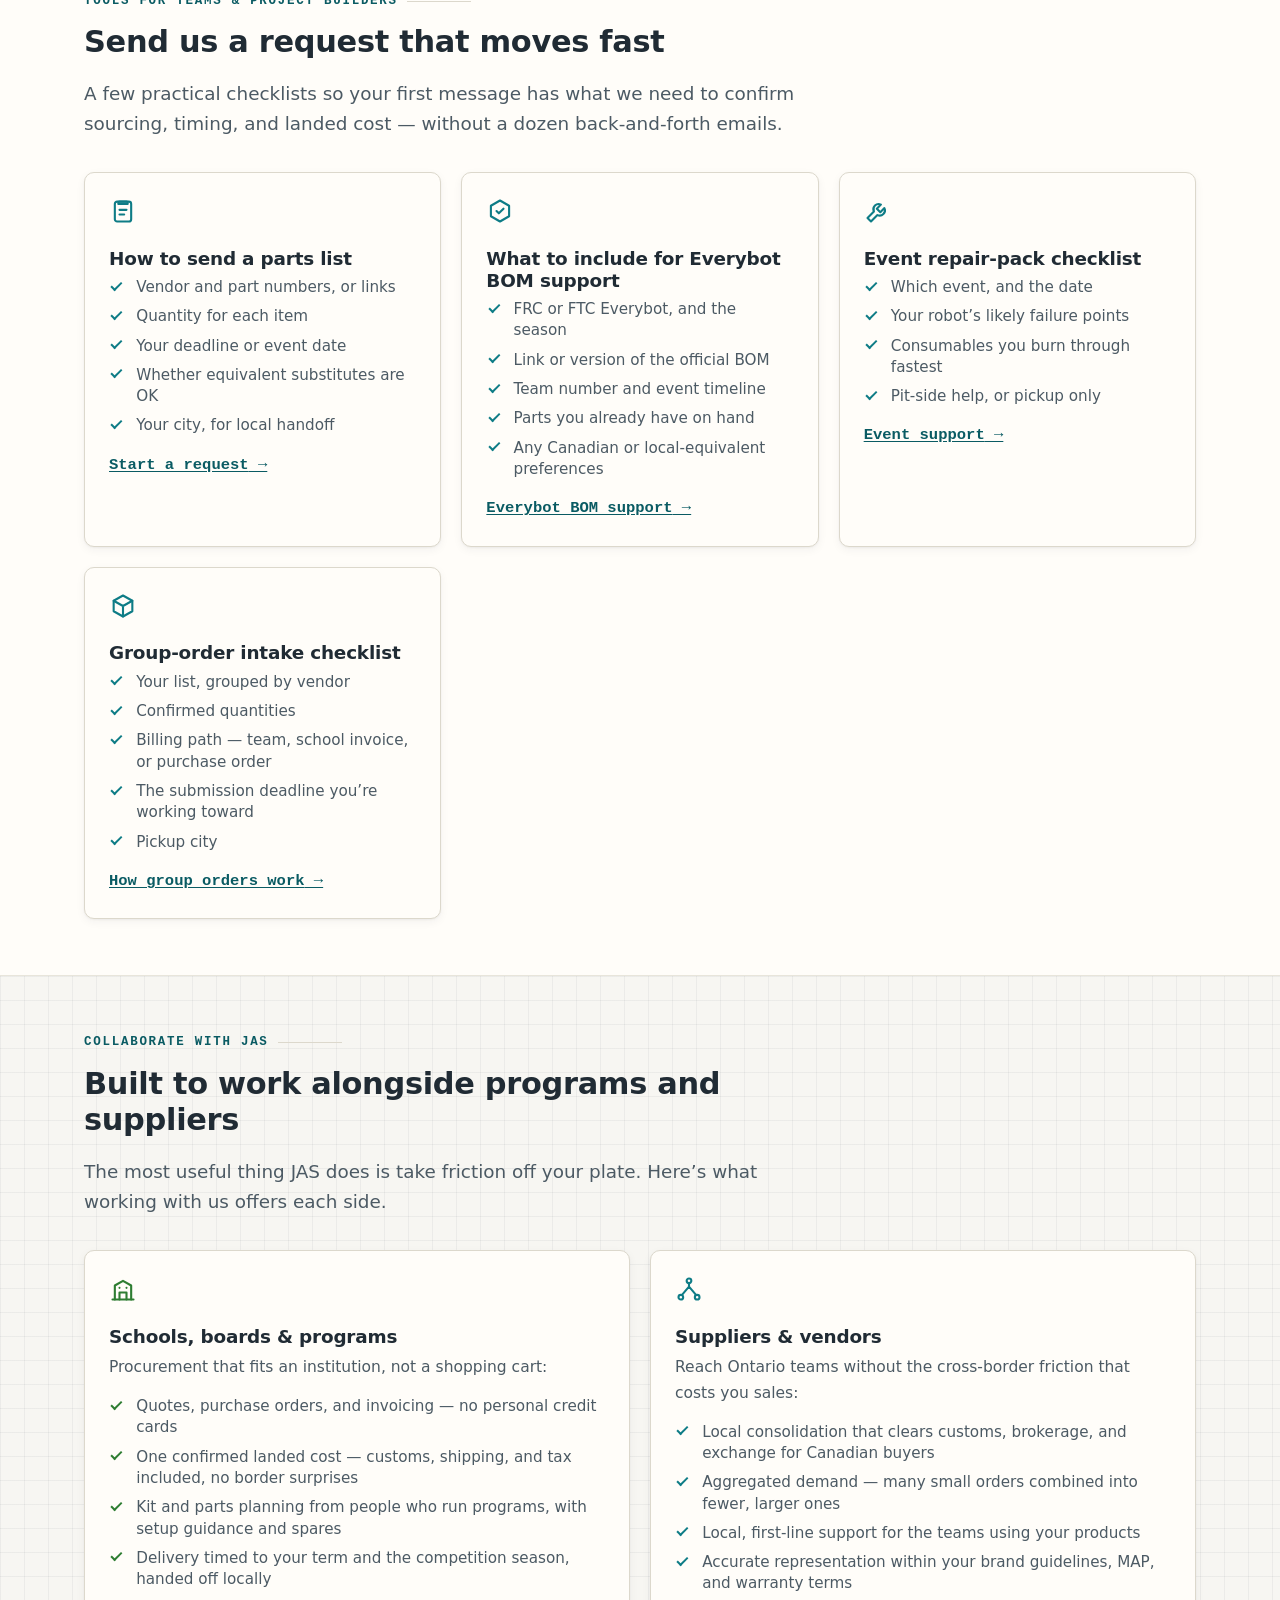
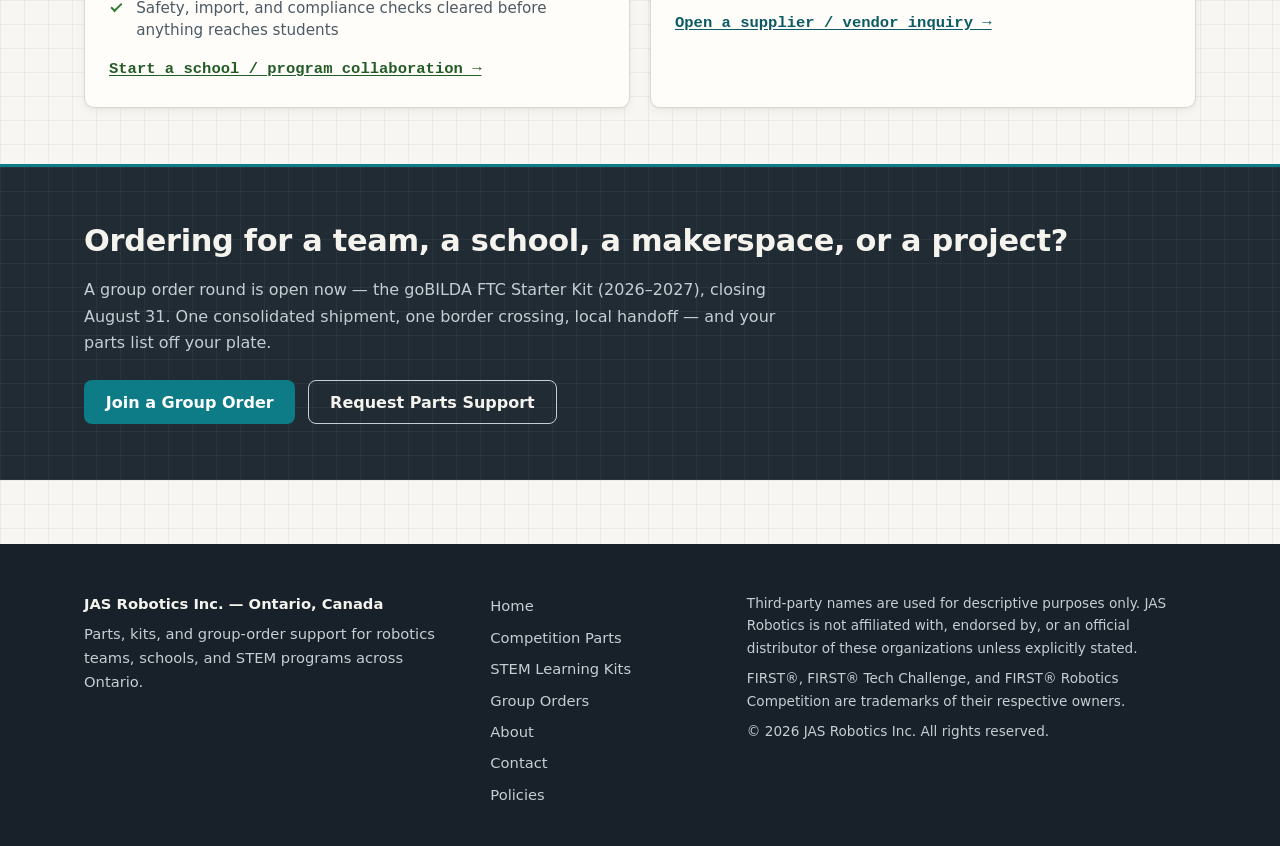
==== commit 2ad58d50: "Surface the open goBILDA round on the homepage + graceful post-cutoff handling Homepage now advertis" ====
--- a/index.html
+++ b/index.html
@@ -99,6 +99,7 @@
             <h3>Group Orders</h3>
             <p>Submit your parts list, we consolidate one cross-border order for everyone, and you pick it up locally. Logistics handled once.</p>
             <a class="card-link" href="group-orders.html">How group orders work</a>
+            <p class="card-note"><strong>Round open now:</strong> goBILDA FTC Starter Kit — closes Aug 31. <a href="group-orders.html#round-intake">Join &rarr;</a></p>
           </article>
           <article class="card track-comp">
             <svg class="icon" viewBox="0 0 24 24" aria-hidden="true" focusable="false" fill="none" stroke="currentColor" stroke-width="1.8" stroke-linecap="round" stroke-linejoin="round"><path d="M4 17l4-4-4-4"/><path d="M12 19h8"/><path d="M12 5h8"/><path d="M10 12h10"/></svg>
@@ -303,7 +304,7 @@
     <section class="band">
       <div class="container">
         <h2>Ordering for a team, a school, a makerspace, or a project?</h2>
-        <p>Join the next group order round: one consolidated shipment, one border crossing, local handoff — and your parts list off your plate.</p>
+        <p>A group order round is open now — the goBILDA FTC Starter Kit (2026–2027), closing August 31. One consolidated shipment, one border crossing, local handoff — and your parts list off your plate.</p>
         <div class="btn-row">
           <a class="btn btn--accent" href="group-orders.html">Join a Group Order</a>
           <a class="btn btn--ghost" href="contact.html">Request Parts Support</a>
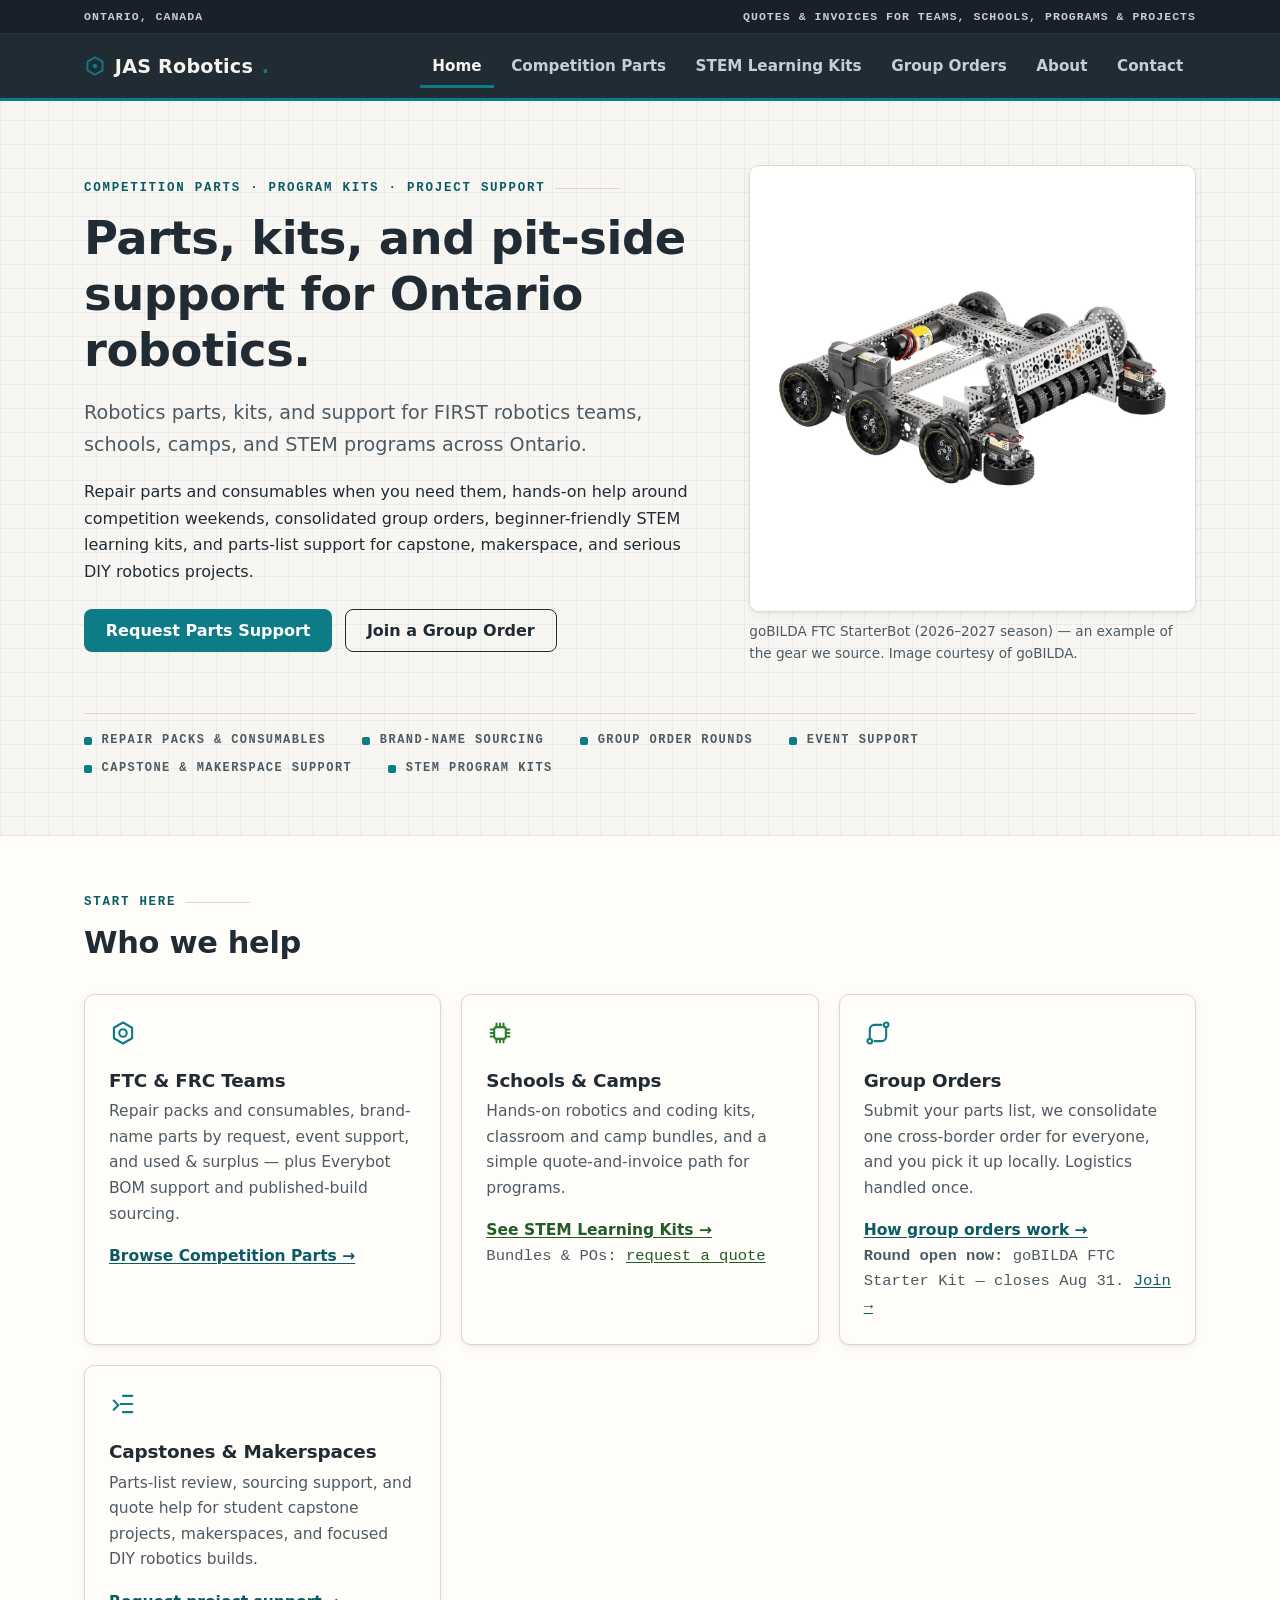
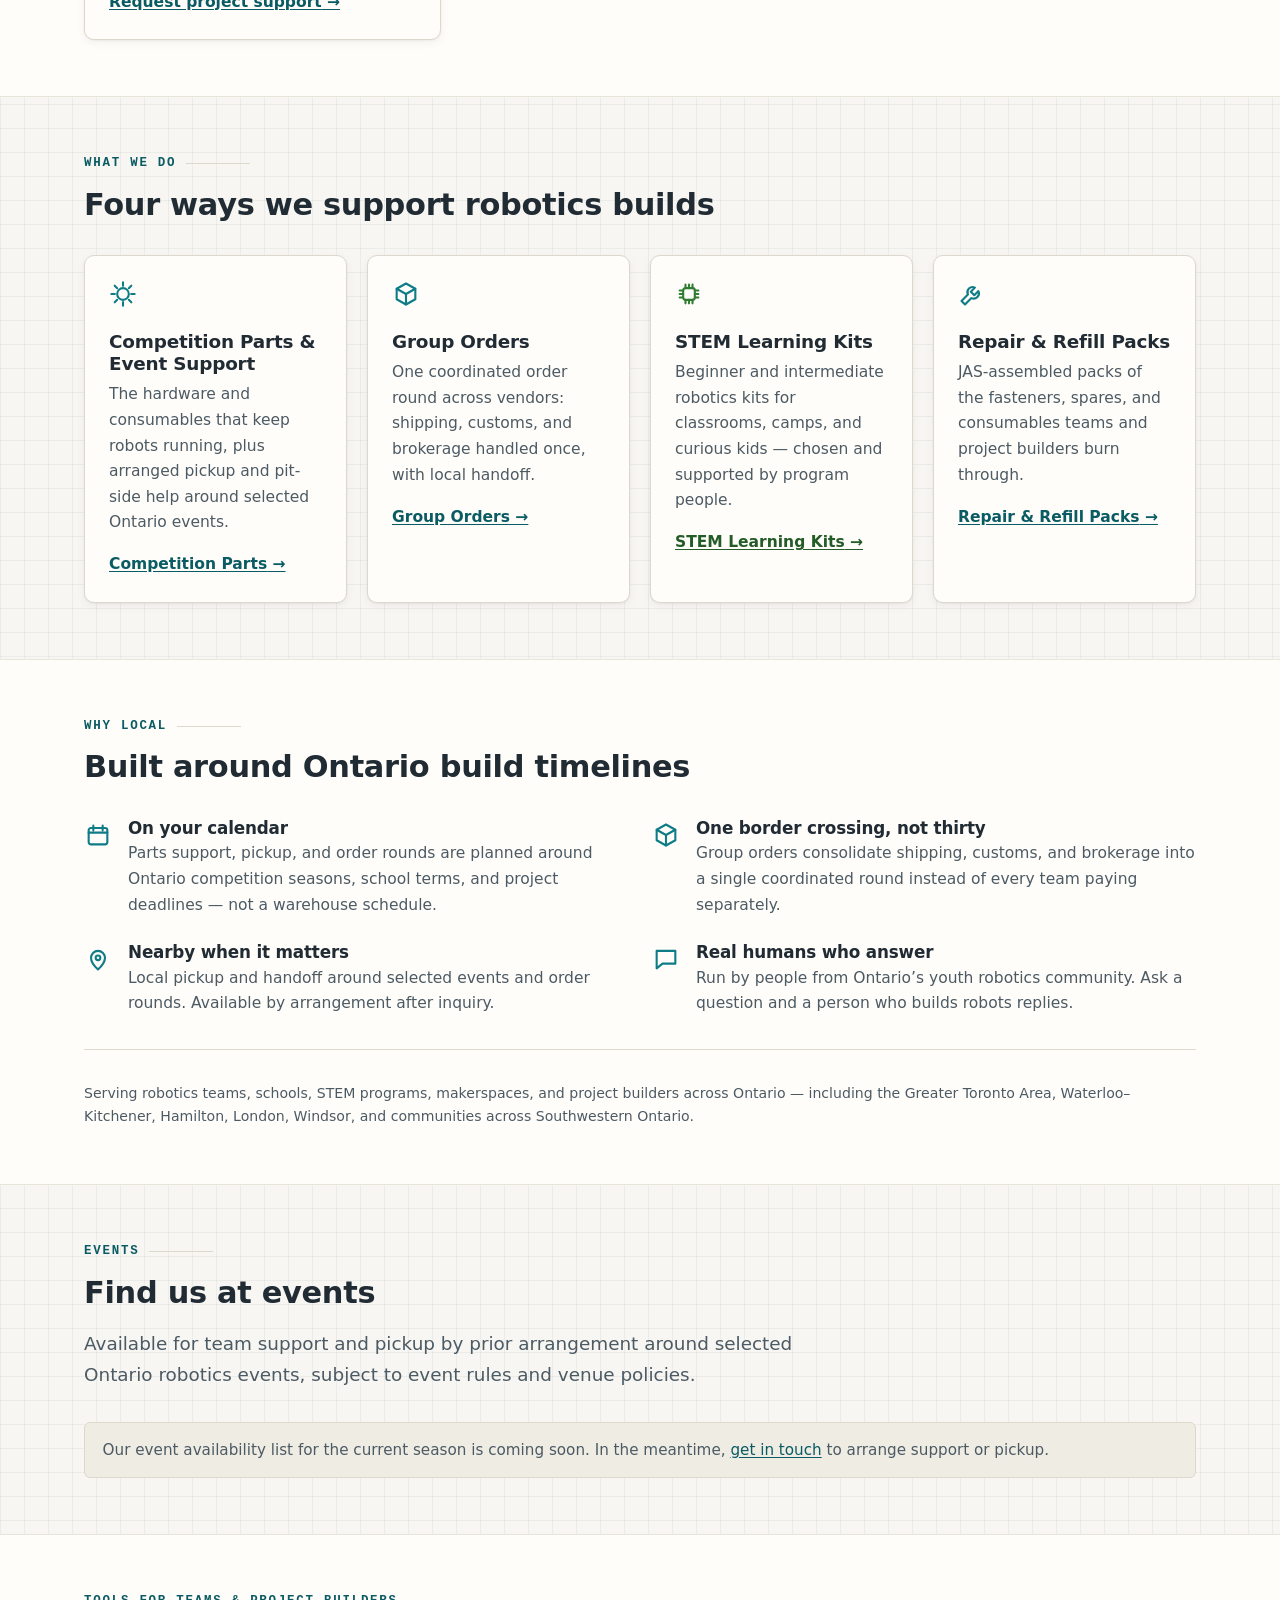
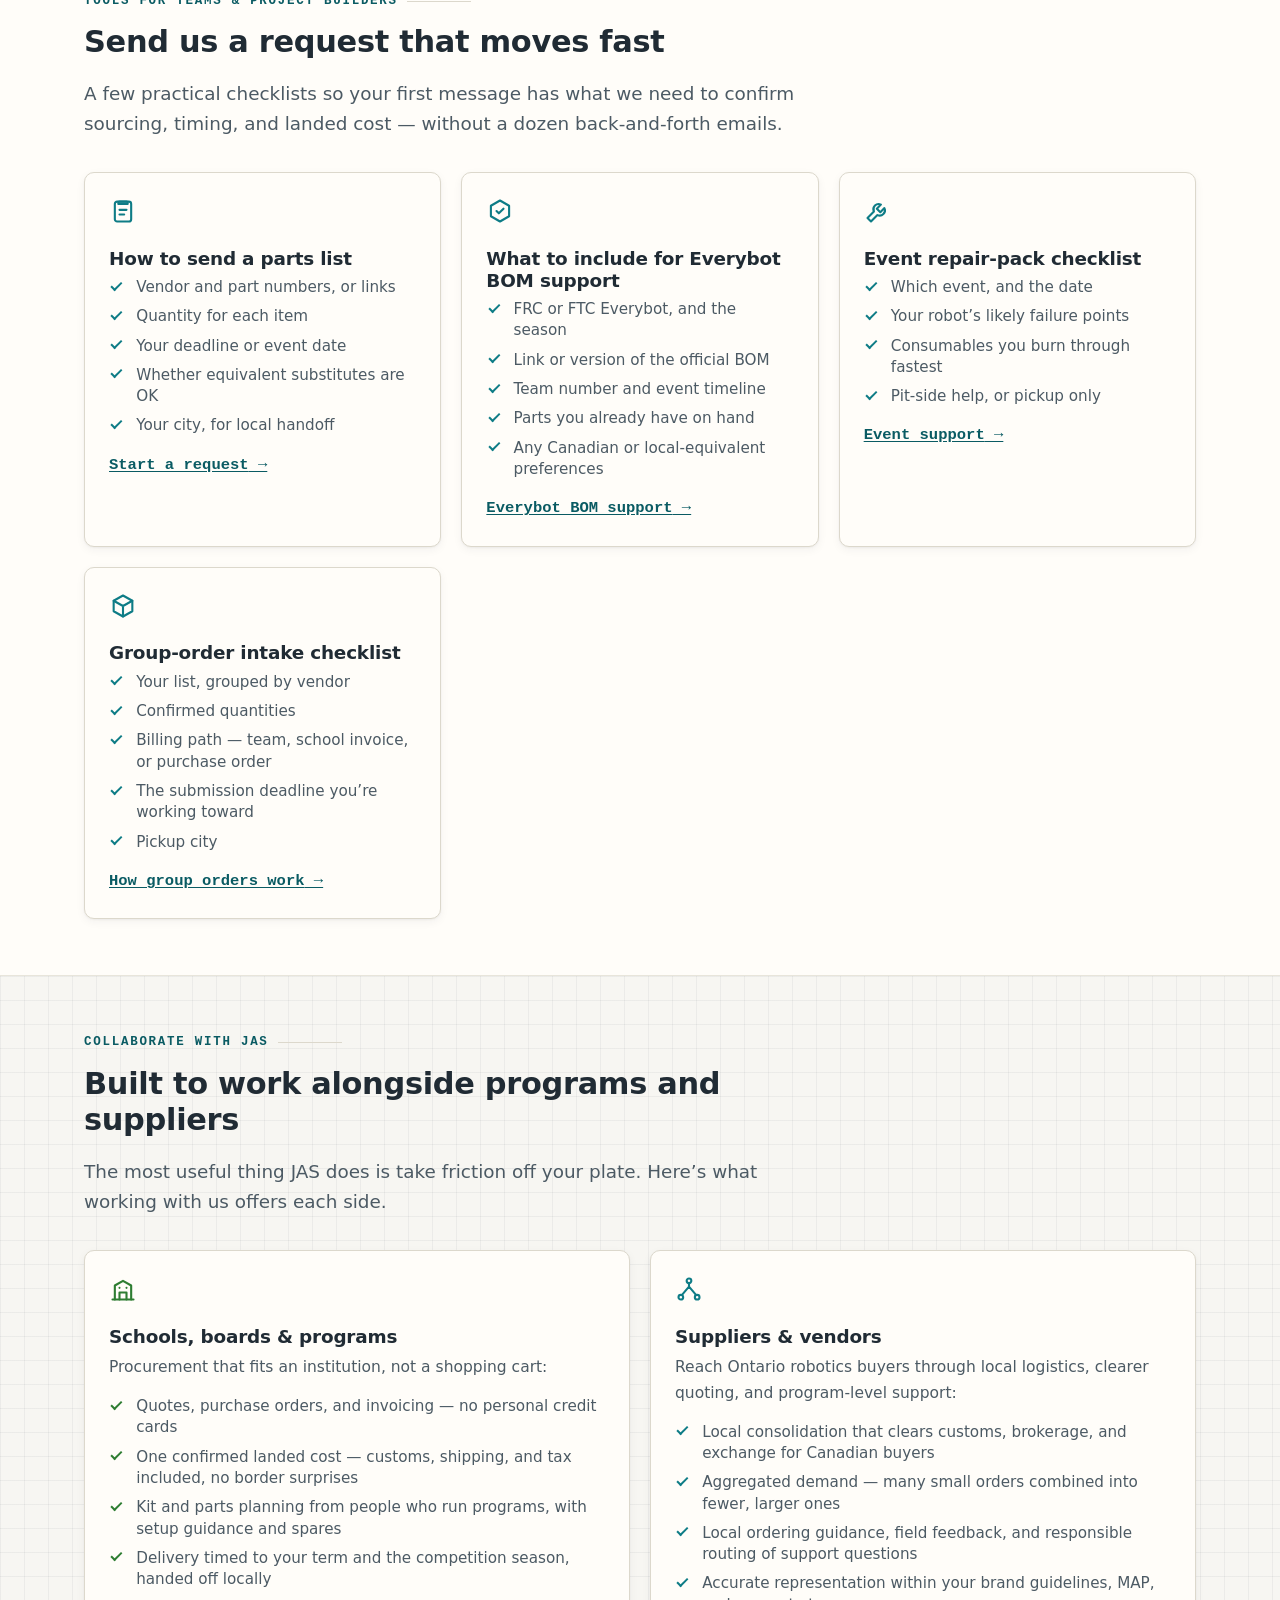
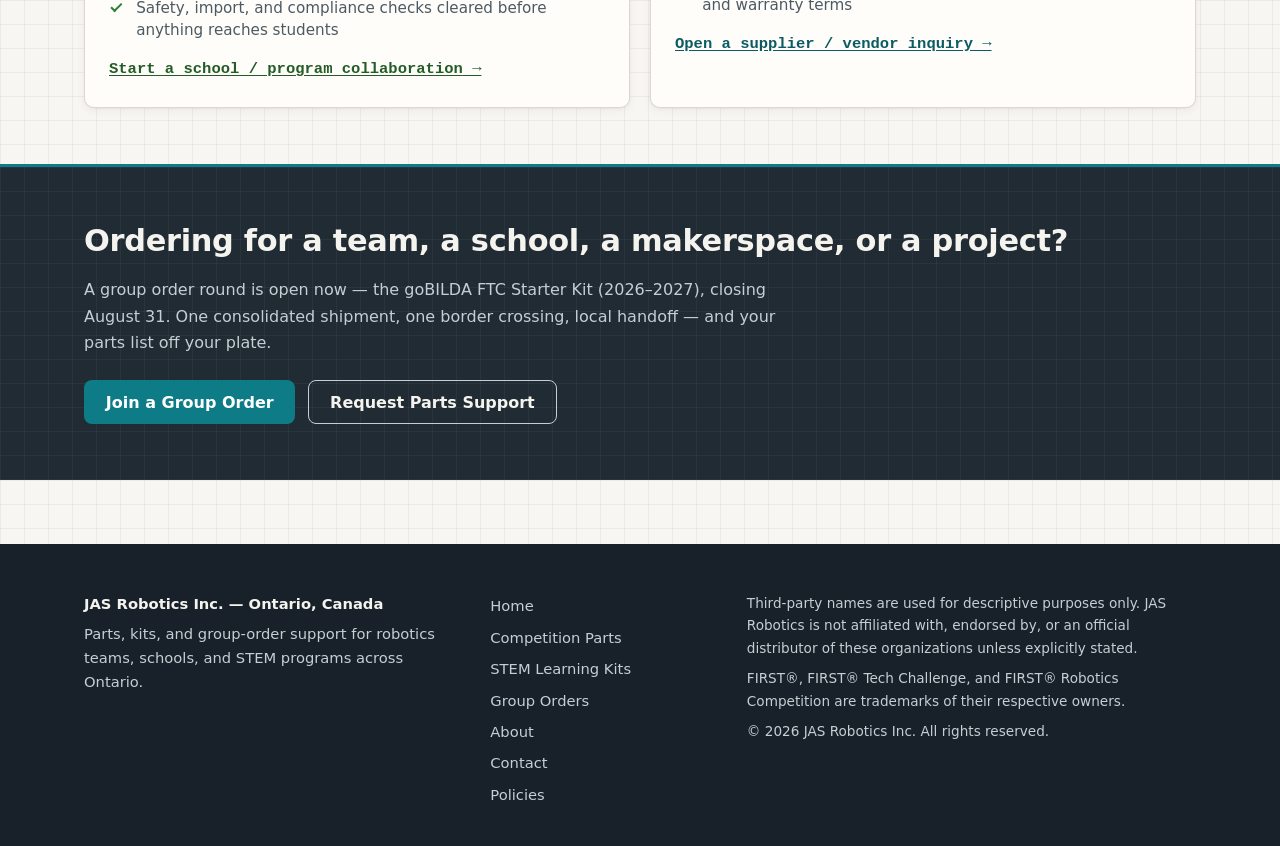
==== commit 6ecac01d: "Vendor-attractiveness polish (Codex pass): soften pitch, clarify support role, supplier guidance, ro" ====
--- a/index.html
+++ b/index.html
@@ -287,11 +287,11 @@
           <article class="card track-comp">
             <svg class="icon" viewBox="0 0 24 24" aria-hidden="true" focusable="false" fill="none" stroke="currentColor" stroke-width="1.8" stroke-linecap="round" stroke-linejoin="round"><circle cx="12" cy="5" r="2"/><circle cx="5" cy="19" r="2"/><circle cx="19" cy="19" r="2"/><path d="M12 7v3M12 10l-6 7M12 10l6 7"/></svg>
             <h3>Suppliers &amp; vendors</h3>
-            <p>Reach Ontario teams without the cross-border friction that costs you sales:</p>
+            <p>Reach Ontario robotics buyers through local logistics, clearer quoting, and program-level support:</p>
             <ul class="checklist">
               <li>Local consolidation that clears customs, brokerage, and exchange for Canadian buyers</li>
               <li>Aggregated demand — many small orders combined into fewer, larger ones</li>
-              <li>Local, first-line support for the teams using your products</li>
+              <li>Local ordering guidance, field feedback, and responsible routing of support questions</li>
               <li>Accurate representation within your brand guidelines, MAP, and warranty terms</li>
             </ul>
             <p class="card-note"><a class="card-link" href="contact.html">Open a supplier / vendor inquiry</a></p>
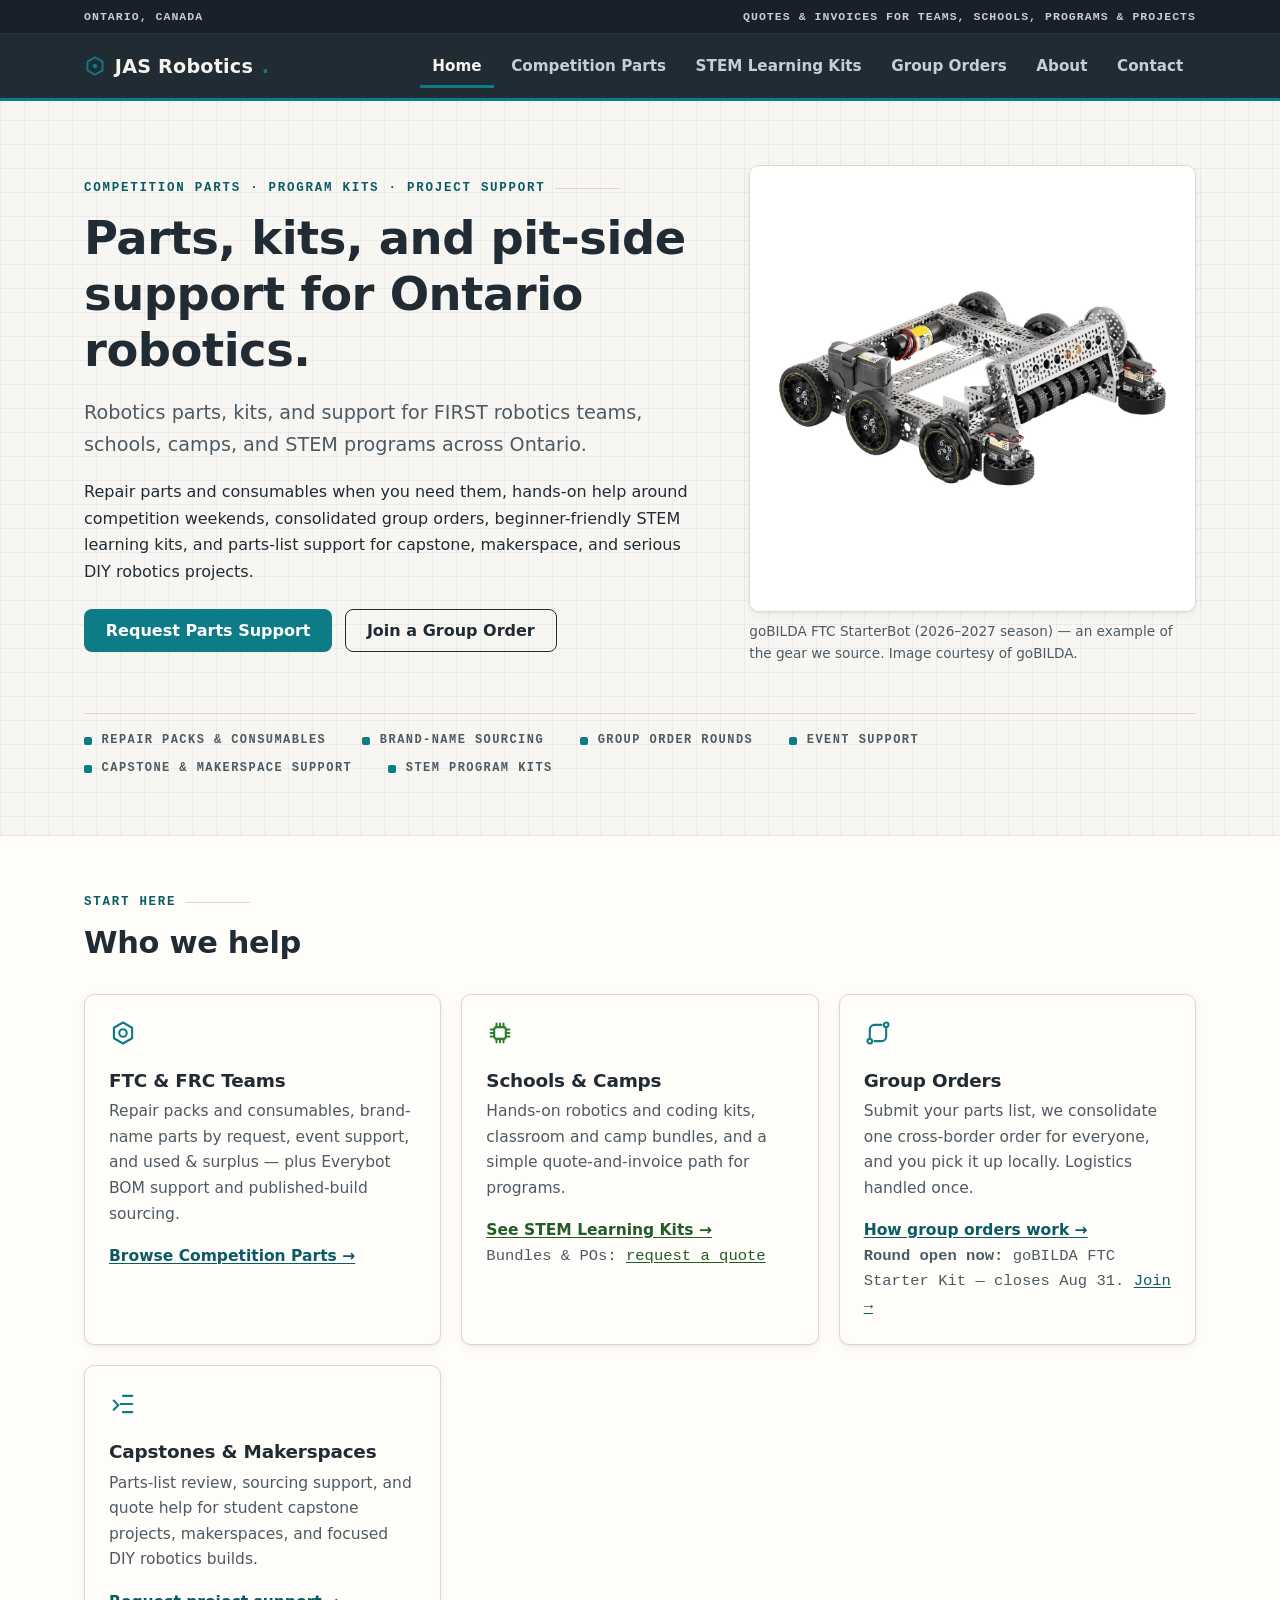
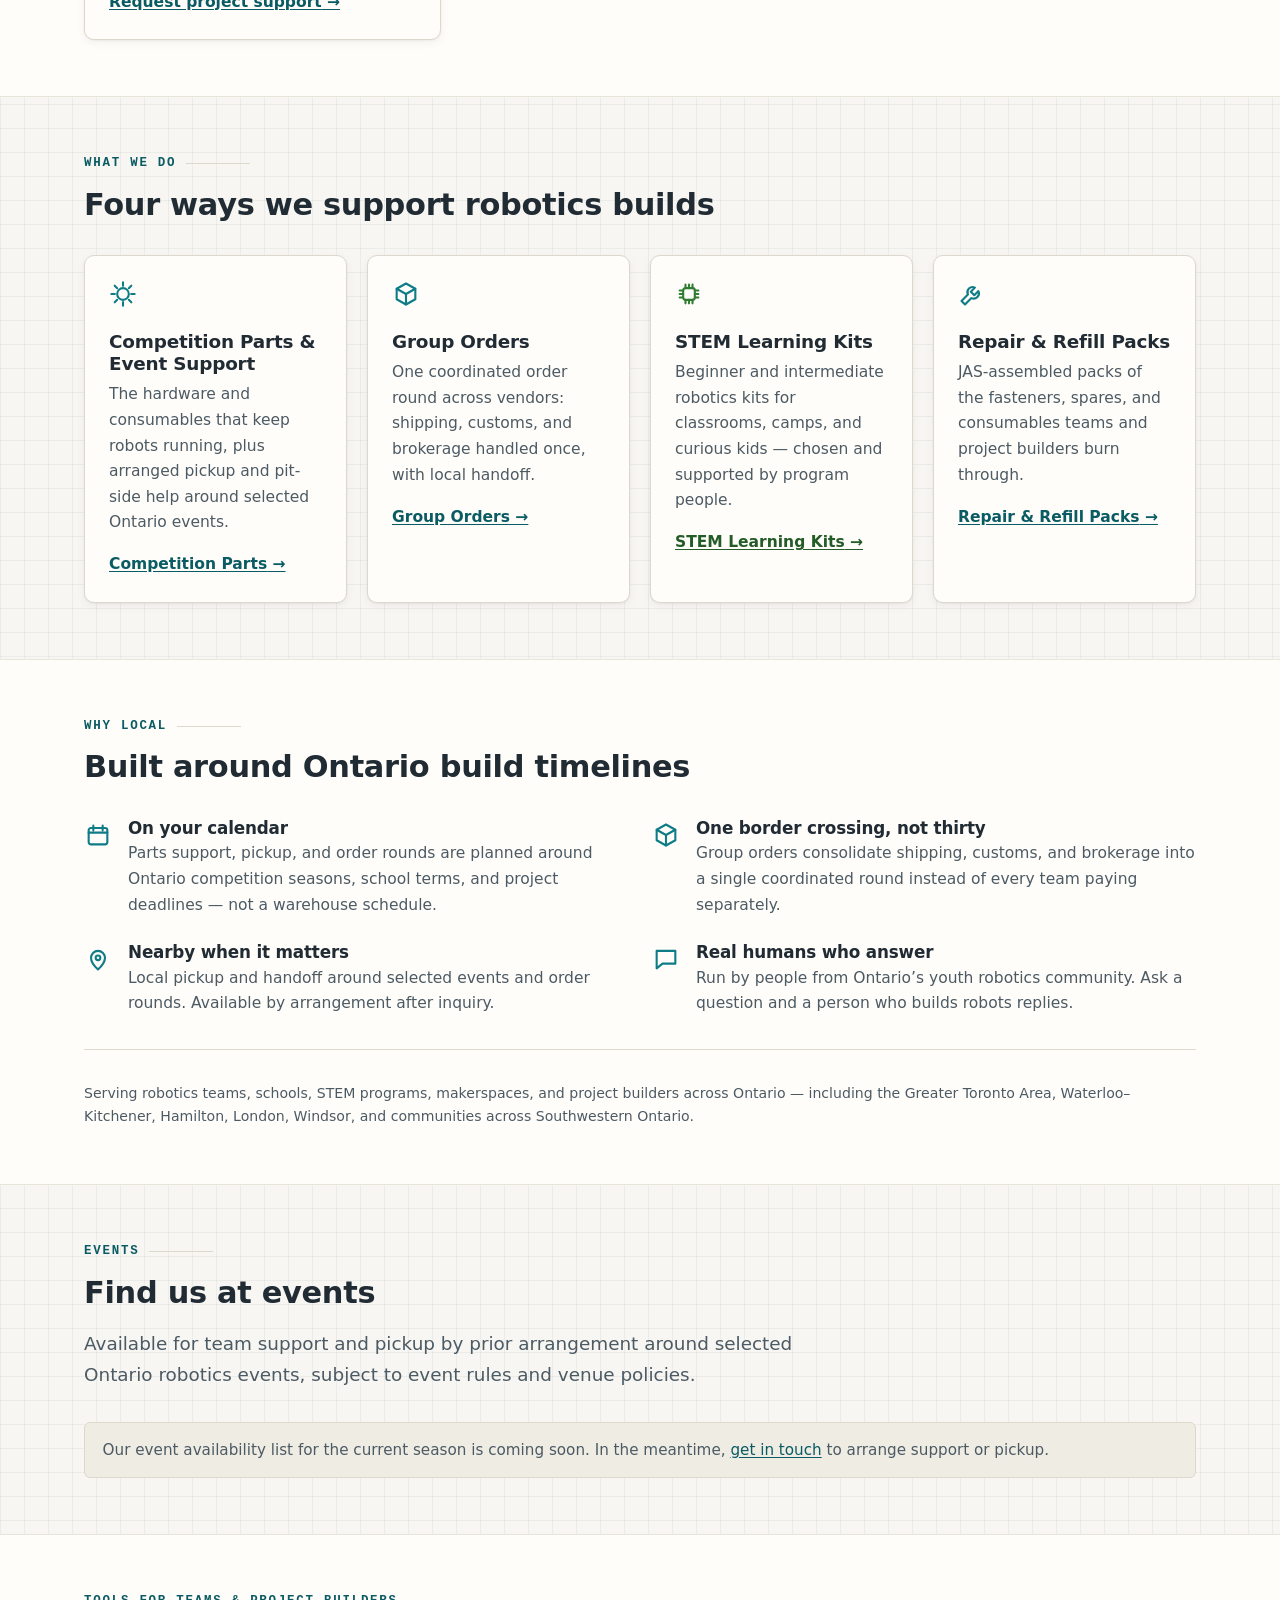
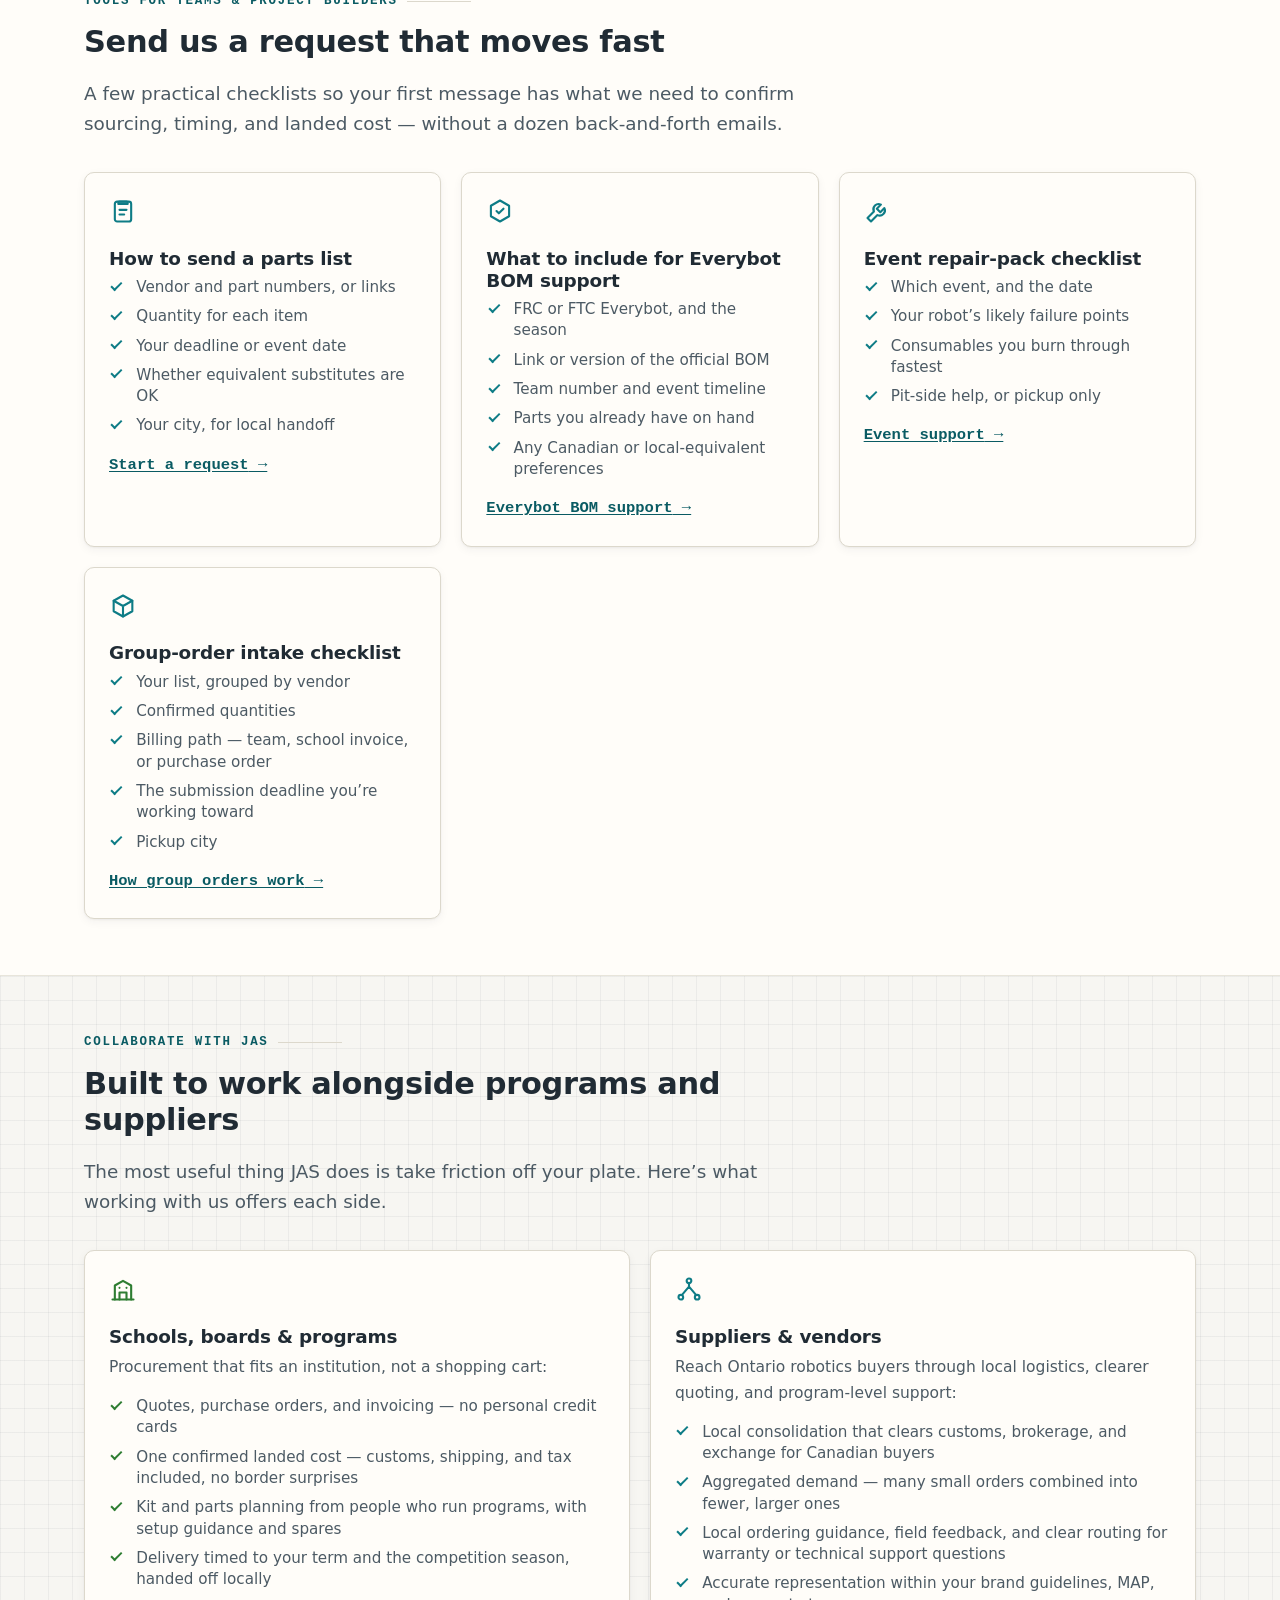
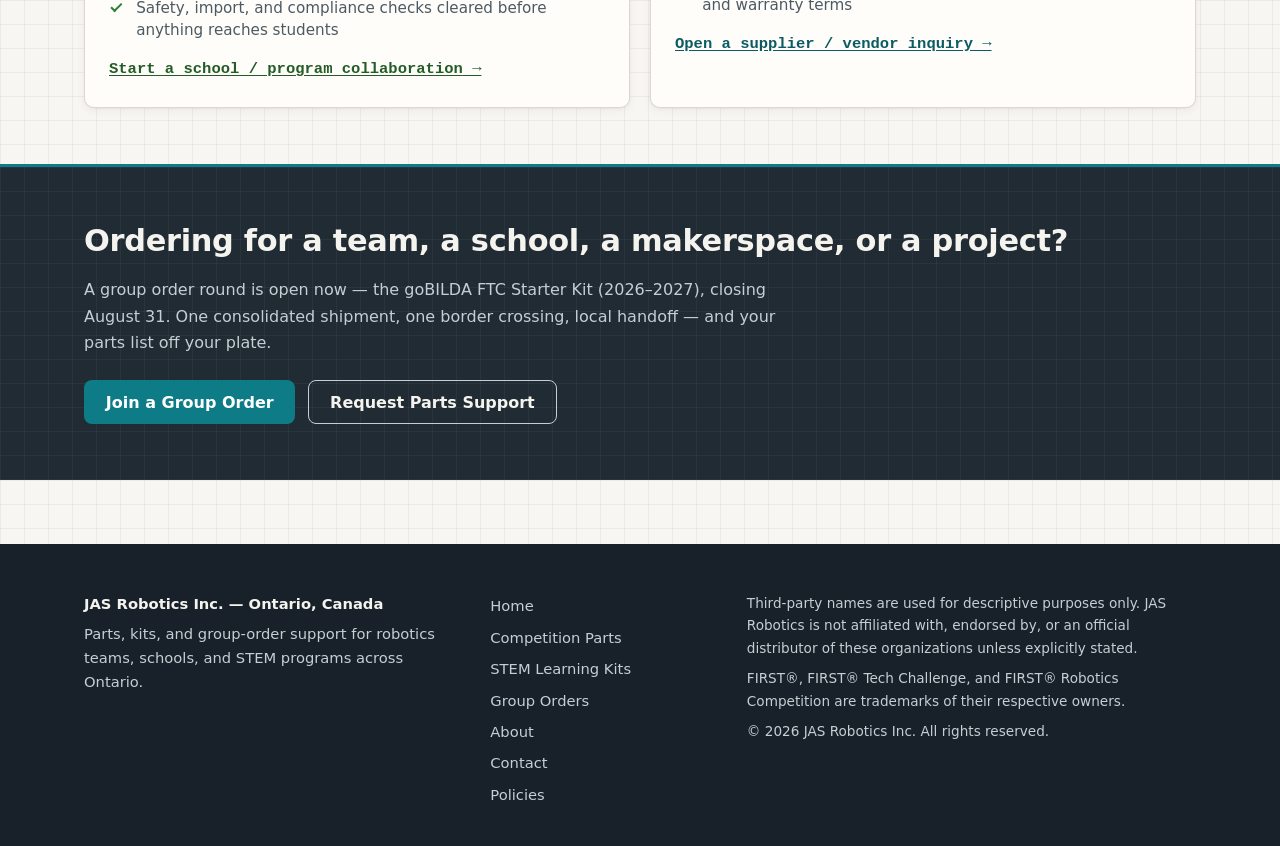
==== commit 1b0e007b: "Polish pass per Codex review: park 0% bar, frame round as market signal, supplier value copy - group" ====
--- a/index.html
+++ b/index.html
@@ -291,7 +291,7 @@
             <ul class="checklist">
               <li>Local consolidation that clears customs, brokerage, and exchange for Canadian buyers</li>
               <li>Aggregated demand — many small orders combined into fewer, larger ones</li>
-              <li>Local ordering guidance, field feedback, and responsible routing of support questions</li>
+              <li>Local ordering guidance, field feedback, and clear routing for warranty or technical support questions</li>
               <li>Accurate representation within your brand guidelines, MAP, and warranty terms</li>
             </ul>
             <p class="card-note"><a class="card-link" href="contact.html">Open a supplier / vendor inquiry</a></p>
--- a/styles.css
+++ b/styles.css
@@ -428,6 +428,29 @@
 }
 .progress-fill { height: 100%; width: 0; background: var(--track); border-radius: inherit; }
 
+/* ---------- open-round banner (hero announcement) ---------- */
+.round-banner {
+  display: flex; flex-wrap: wrap; align-items: center; justify-content: space-between;
+  gap: 1rem 1.5rem;
+  margin-top: 1.75rem;
+  padding: 1.1rem 1.4rem;
+  background: var(--track-soft);
+  border: 1px solid var(--track);
+  border-left: 4px solid var(--track);
+  border-radius: var(--radius);
+}
+.round-banner__label {
+  margin: 0 0 0.2rem;
+  font-family: var(--mono); font-size: 0.78rem; font-weight: 700;
+  letter-spacing: 0.1em; text-transform: uppercase; color: var(--track-ink);
+}
+.round-banner__label::before {
+  content: ""; display: inline-block; width: 0.5rem; height: 0.5rem;
+  margin-right: 0.45rem; border-radius: 50%; background: var(--track); vertical-align: middle;
+}
+.round-banner__text { margin: 0; color: var(--ink); }
+.round-banner .btn { flex: none; }
+
 /* ---------- jump nav (in-page anchors) ---------- */
 
 .jump-nav ul { list-style: none; display: flex; gap: 0.6rem; flex-wrap: wrap; padding: 0; margin: 1.25rem 0 0; }
